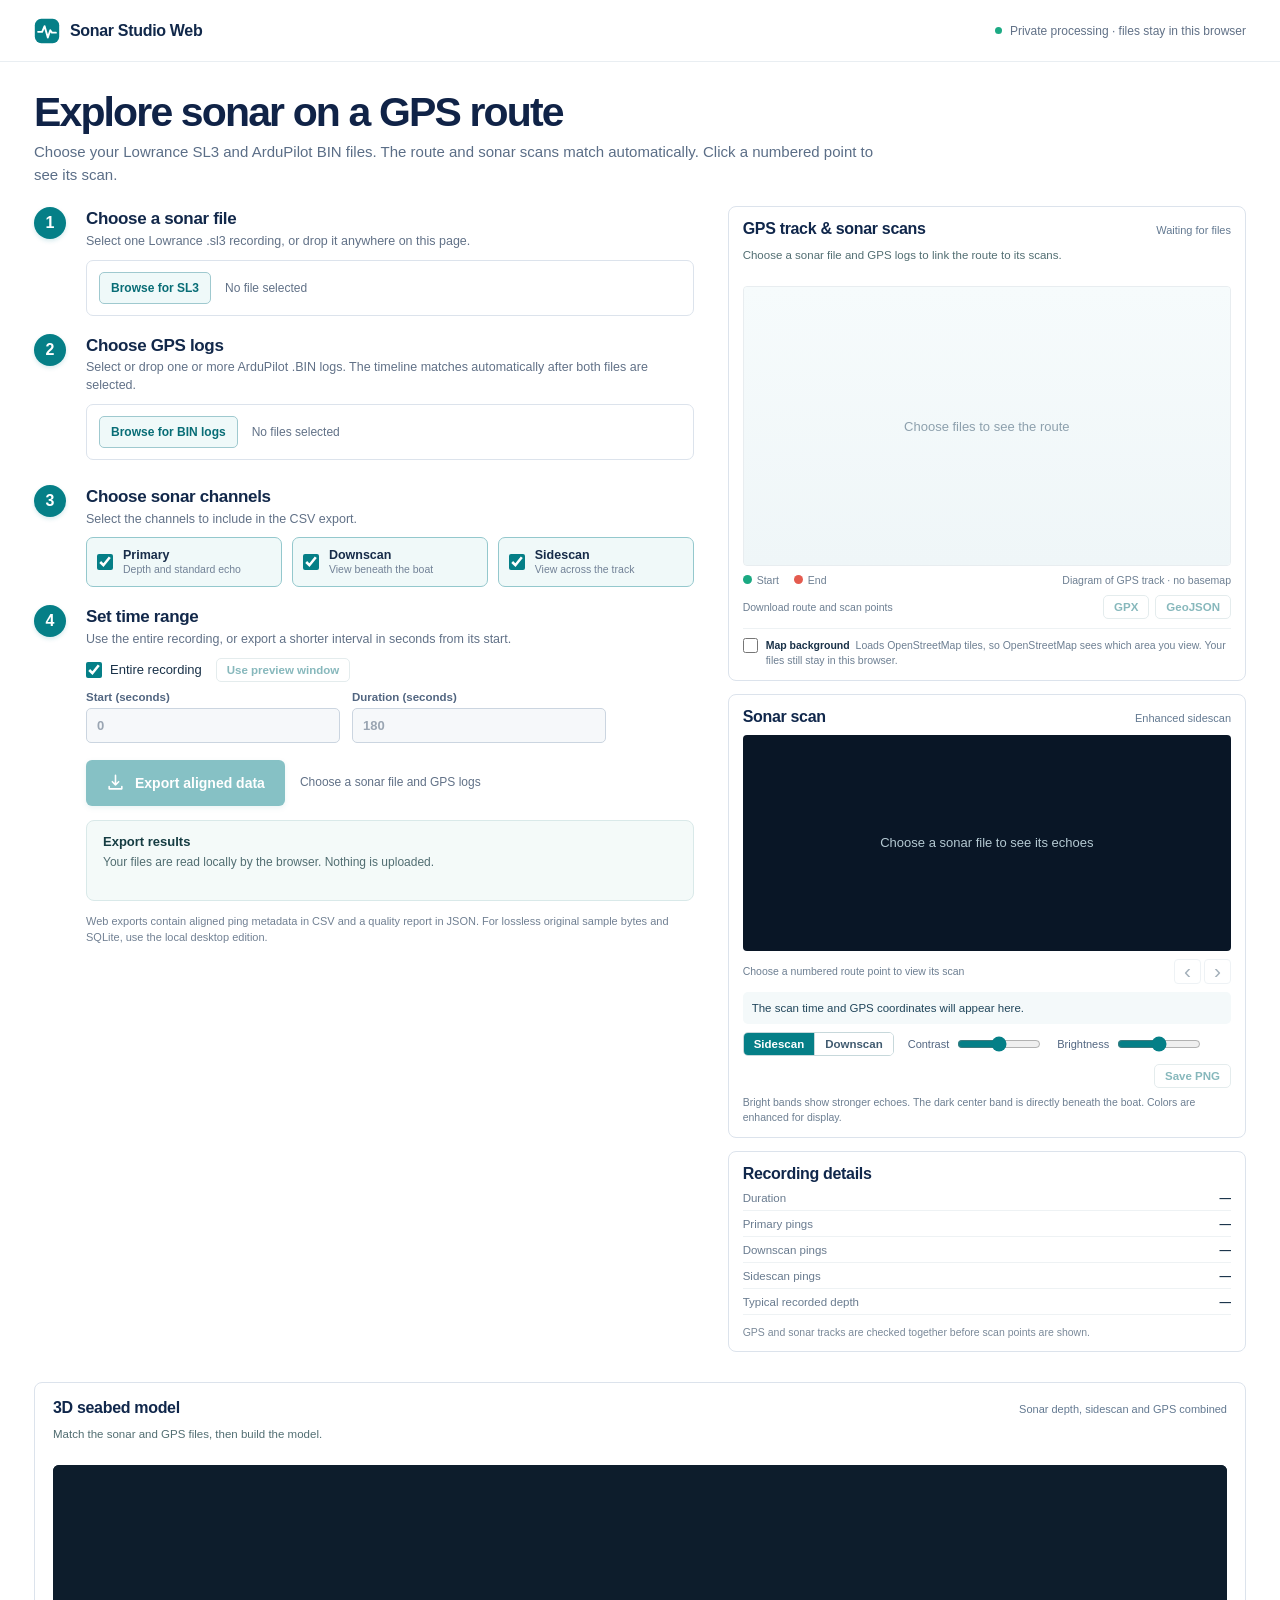
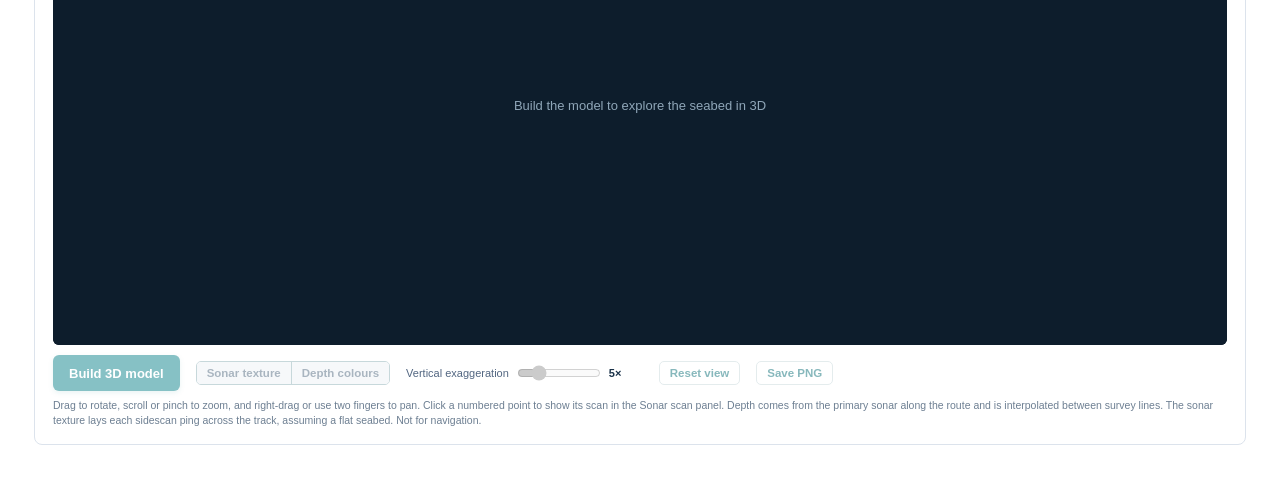
==== index.html @ 23051531 "Publish the new Sonar Studio version Site files from TZY114514/sonar-studio-web:  - Fixes: export ra" ====
<!doctype html>
<html lang="en">
<head>
  <meta charset="utf-8">
  <meta name="viewport" content="width=device-width, initial-scale=1">
  <meta name="color-scheme" content="light">
  <meta name="description" content="Match Lowrance SL3 sonar scans to ArduPilot BIN GPS tracks and explore each scan on an interactive route.">
  <title>Sonar Studio Web — Explore sonar on a GPS route</title>
  <link rel="icon" type="image/svg+xml" href="./favicon.svg">
  <link rel="stylesheet" href="./vendor/leaflet/leaflet.css">
  <link rel="stylesheet" href="./app.css">
  <script defer src="./vendor/leaflet/leaflet.js"></script>
  <script type="importmap">{"imports":{"three":"./vendor/three/three.module.js"}}</script>
  <script type="module" src="./app.js"></script>
</head>
<body>
  <header class="topbar"><div class="topbar-inner">
    <div class="brand"><svg class="brand-mark" viewBox="0 0 32 32" aria-hidden="true"><rect x="1" y="1" width="30" height="30" rx="8" fill="currentColor"/><path d="M5 17h5l3-7 4 14 3-9 2 3h5" fill="none" stroke="white" stroke-width="2.3" stroke-linecap="round" stroke-linejoin="round"/></svg><span>Sonar Studio Web</span></div>
    <span class="local-note"><span class="local-dot" aria-hidden="true"></span>Private processing · files stay in this browser</span>
  </div></header>

  <main class="page">
    <div class="page-heading"><h1>Explore sonar on a GPS route</h1><p>Choose your Lowrance SL3 and ArduPilot BIN files. The route and sonar scans match automatically. Click a numbered point to see its scan.</p></div>
    <div class="workbench">
      <div class="workflow">
        <section class="step" aria-labelledby="sonar-title"><div class="step-number" aria-hidden="true">1</div><div class="step-body">
          <h2 id="sonar-title">Choose a sonar file</h2><p class="step-hint">Select one Lowrance .sl3 recording, or drop it anywhere on this page.</p>
          <label class="file-picker"><input id="sonar-input" type="file" accept=".sl3"><span class="picker-action">Browse for SL3</span><span id="sonar-name" class="picker-name">No file selected</span></label>
        </div></section>
        <section class="step" aria-labelledby="gps-title"><div class="step-number" aria-hidden="true">2</div><div class="step-body">
          <h2 id="gps-title">Choose GPS logs</h2><p class="step-hint">Select or drop one or more ArduPilot .BIN logs. The timeline matches automatically after both files are selected.</p>
          <label class="file-picker"><input id="gps-input" type="file" accept=".bin,.BIN" multiple><span class="picker-action">Browse for BIN logs</span><span id="gps-name" class="picker-name">No files selected</span></label>
          <div id="gps-list" class="selected-files" aria-live="polite"></div><p id="drop-note" class="drop-note" aria-live="polite" hidden></p>
        </div></section>
        <section class="step" aria-labelledby="channels-title"><div class="step-number" aria-hidden="true">3</div><div class="step-body">
          <h2 id="channels-title">Choose sonar channels</h2><p class="step-hint">Select the channels to include in the CSV export.</p>
          <div class="channel-row" id="channel-list">
            <label class="channel-choice"><input type="checkbox" value="0" checked><span><strong>Primary</strong><small>Depth and standard echo</small></span></label>
            <label class="channel-choice"><input type="checkbox" value="2" checked><span><strong>Downscan</strong><small>View beneath the boat</small></span></label>
            <label class="channel-choice"><input type="checkbox" value="5" checked><span><strong>Sidescan</strong><small>View across the track</small></span></label>
          </div>
        </div></section>
        <section class="step" aria-labelledby="range-title"><div class="step-number" aria-hidden="true">4</div><div class="step-body">
          <h2 id="range-title">Set time range</h2><p class="step-hint">Use the entire recording, or export a shorter interval in seconds from its start.</p>
          <div class="range-options"><label class="whole-file"><input id="entire-file" type="checkbox" checked> Entire recording</label><button type="button" id="use-preview-window" class="tool-button" disabled>Use preview window</button></div>
          <div class="time-fields"><label>Start (seconds)<input id="start-seconds" type="number" min="0" step="1" value="0" disabled></label><label>Duration (seconds)<input id="duration-seconds" type="number" min="1" step="1" value="180" disabled></label></div>
        </div></section>
        <div class="action-row"><button type="button" class="primary-button" id="export-button" disabled><svg viewBox="0 0 24 24" aria-hidden="true"><path d="M12 3v12m0 0 4-4m-4 4-4-4M4 17v3h16v-3"/></svg>Export aligned data</button><span id="export-readiness">Choose a sonar file and GPS logs</span></div>
        <section class="results" id="results" aria-live="polite" aria-labelledby="results-title"><h2 id="results-title">Export results</h2><p id="results-message">Your files are read locally by the browser. Nothing is uploaded.</p><div id="results-content"></div></section>
        <p class="web-note">Web exports contain aligned ping metadata in CSV and a quality report in JSON. For lossless original sample bytes and SQLite, use the local desktop edition.</p>
      </div>

      <aside class="insights" aria-label="Data preview">
        <section class="insight-panel route-panel" aria-labelledby="route-title"><div class="panel-heading"><h2 id="route-title">GPS track &amp; sonar scans</h2><span id="route-source">Waiting for files</span></div><p id="route-status" class="route-status" aria-live="polite">Choose a sonar file and GPS logs to link the route to its scans.</p><div class="route-graphic"><div id="route-map" class="route-map" role="region" aria-label="Map of the GPS track with clickable sonar scan points"></div><p class="route-empty">Choose files to see the route</p></div><div class="route-legend"><span><i class="route-start"></i>Start</span><span><i class="route-end"></i>End</span><span id="basemap-note">Diagram of GPS track · no basemap</span></div><div class="route-downloads"><span>Download route and scan points</span><button type="button" id="download-gpx" class="tool-button" disabled>GPX</button><button type="button" id="download-geojson" class="tool-button" disabled>GeoJSON</button></div><label class="basemap-toggle"><input id="basemap-toggle" type="checkbox"><span><strong>Map background</strong> Loads OpenStreetMap tiles, so OpenStreetMap sees which area you view. Your files still stay in this browser.</span></label></section>
        <section class="insight-panel sonar-panel" aria-labelledby="preview-title"><div class="panel-heading"><h2 id="preview-title">Sonar scan</h2><span id="preview-channel">Enhanced sidescan</span></div><div class="preview-frame"><canvas id="sonar-canvas" role="img" aria-label="Enhanced sonar image for the selected GPS scan point" hidden></canvas><span class="preview-placeholder" id="preview-placeholder">Choose a sonar file to see its echoes</span></div><div class="preview-footer"><span id="preview-caption">Choose a numbered route point to view its scan</span><div class="preview-controls"><button type="button" id="preview-previous" aria-label="Previous scan point" disabled>‹</button><button type="button" id="preview-next" aria-label="Next scan point" disabled>›</button></div></div><div id="scan-details" class="scan-details" aria-live="polite">The scan time and GPS coordinates will appear here.</div><div class="preview-tools"><div class="segmented" role="radiogroup" aria-label="Sonar channel to preview"><label><input type="radio" name="preview-channel" value="5" checked><span>Sidescan</span></label><label><input type="radio" name="preview-channel" value="2"><span>Downscan</span></label></div><label class="slider">Contrast<input id="preview-contrast" type="range" min="0" max="100" value="50"></label><label class="slider">Brightness<input id="preview-brightness" type="range" min="0" max="100" value="50"></label><button type="button" id="save-image" class="tool-button" disabled>Save PNG</button></div><p class="preview-guide" id="preview-guide">Bright bands show stronger echoes. The dark center band is directly beneath the boat. Colors are enhanced for display.</p></section>
        <section class="insight-panel details-panel" aria-labelledby="details-title"><div class="panel-heading"><h2 id="details-title">Recording details</h2></div><dl id="recording-details"><div><dt>Duration</dt><dd>—</dd></div><div><dt>Primary pings</dt><dd>—</dd></div><div><dt>Downscan pings</dt><dd>—</dd></div><div><dt>Sidescan pings</dt><dd>—</dd></div><div><dt>Typical recorded depth</dt><dd>—</dd></div></dl><p class="details-note">GPS and sonar tracks are checked together before scan points are shown.</p></section>
      </aside>
    </div>

    <section class="insight-panel seabed-panel" aria-labelledby="seabed-title">
      <div class="panel-heading"><h2 id="seabed-title">3D seabed model</h2><span id="seabed-summary">Sonar depth, sidescan and GPS combined</span></div>
      <p id="seabed-status" class="route-status" aria-live="polite">Match the sonar and GPS files, then build the model.</p>
      <div id="seabed-view" class="seabed-view"><p class="route-empty seabed-empty" id="seabed-empty">Build the model to explore the seabed in 3D</p></div>
      <div class="seabed-tools">
        <button type="button" id="build-seabed" class="primary-button compact" disabled>Build 3D model</button>
        <div class="segmented" role="radiogroup" aria-label="Seabed colouring"><label><input type="radio" name="seabed-texture" value="sonar" checked disabled><span>Sonar texture</span></label><label><input type="radio" name="seabed-texture" value="depth" disabled><span>Depth colours</span></label></div>
        <label class="slider">Vertical exaggeration<input id="seabed-exaggeration" type="range" min="1" max="20" step="0.5" value="5" disabled><output id="seabed-exaggeration-value" for="seabed-exaggeration">5×</output></label>
        <button type="button" id="seabed-reset" class="tool-button" disabled>Reset view</button>
        <button type="button" id="seabed-save" class="tool-button" disabled>Save PNG</button>
      </div>
      <p class="preview-guide">Drag to rotate, scroll or pinch to zoom, and right-drag or use two fingers to pan. Click a numbered point to show its scan in the Sonar scan panel. Depth comes from the primary sonar along the route and is interpolated between survey lines. The sonar texture lays each sidescan ping across the track, assuming a flat seabed. Not for navigation.</p>
    </section>
  </main>
  <div id="drop-overlay" class="drop-overlay" hidden><div>Drop SL3 and BIN files to load them</div></div>
</body>
</html>
---- vendor/leaflet/leaflet.css ----
/* required styles */

.leaflet-pane,
.leaflet-tile,
.leaflet-marker-icon,
.leaflet-marker-shadow,
.leaflet-tile-container,
.leaflet-pane > svg,
.leaflet-pane > canvas,
.leaflet-zoom-box,
.leaflet-image-layer,
.leaflet-layer {
	position: absolute;
	left: 0;
	top: 0;
	}
.leaflet-container {
	overflow: hidden;
	}
.leaflet-tile,
.leaflet-marker-icon,
.leaflet-marker-shadow {
	-webkit-user-select: none;
	   -moz-user-select: none;
	        user-select: none;
	  -webkit-user-drag: none;
	}
/* Prevents IE11 from highlighting tiles in blue */
.leaflet-tile::selection {
	background: transparent;
}
/* Safari renders non-retina tile on retina better with this, but Chrome is worse */
.leaflet-safari .leaflet-tile {
	image-rendering: -webkit-optimize-contrast;
	}
/* hack that prevents hw layers "stretching" when loading new tiles */
.leaflet-safari .leaflet-tile-container {
	width: 1600px;
	height: 1600px;
	-webkit-transform-origin: 0 0;
	}
.leaflet-marker-icon,
.leaflet-marker-shadow {
	display: block;
	}
/* .leaflet-container svg: reset svg max-width decleration shipped in Joomla! (joomla.org) 3.x */
/* .leaflet-container img: map is broken in FF if you have max-width: 100% on tiles */
.leaflet-container .leaflet-overlay-pane svg {
	max-width: none !important;
	max-height: none !important;
	}
.leaflet-container .leaflet-marker-pane img,
.leaflet-container .leaflet-shadow-pane img,
.leaflet-container .leaflet-tile-pane img,
.leaflet-container img.leaflet-image-layer,
.leaflet-container .leaflet-tile {
	max-width: none !important;
	max-height: none !important;
	width: auto;
	padding: 0;
	}

.leaflet-container img.leaflet-tile {
	/* See: https://bugs.chromium.org/p/chromium/issues/detail?id=600120 */
	mix-blend-mode: plus-lighter;
}

.leaflet-container.leaflet-touch-zoom {
	-ms-touch-action: pan-x pan-y;
	touch-action: pan-x pan-y;
	}
.leaflet-container.leaflet-touch-drag {
	-ms-touch-action: pinch-zoom;
	/* Fallback for FF which doesn't support pinch-zoom */
	touch-action: none;
	touch-action: pinch-zoom;
}
.leaflet-container.leaflet-touch-drag.leaflet-touch-zoom {
	-ms-touch-action: none;
	touch-action: none;
}
.leaflet-container {
	-webkit-tap-highlight-color: transparent;
}
.leaflet-container a {
	-webkit-tap-highlight-color: rgba(51, 181, 229, 0.4);
}
.leaflet-tile {
	filter: inherit;
	visibility: hidden;
	}
.leaflet-tile-loaded {
	visibility: inherit;
	}
.leaflet-zoom-box {
	width: 0;
	height: 0;
	-moz-box-sizing: border-box;
	     box-sizing: border-box;
	z-index: 800;
	}
/* workaround for https://bugzilla.mozilla.org/show_bug.cgi?id=888319 */
.leaflet-overlay-pane svg {
	-moz-user-select: none;
	}

.leaflet-pane         { z-index: 400; }

.leaflet-tile-pane    { z-index: 200; }
.leaflet-overlay-pane { z-index: 400; }
.leaflet-shadow-pane  { z-index: 500; }
.leaflet-marker-pane  { z-index: 600; }
.leaflet-tooltip-pane   { z-index: 650; }
.leaflet-popup-pane   { z-index: 700; }

.leaflet-map-pane canvas { z-index: 100; }
.leaflet-map-pane svg    { z-index: 200; }

.leaflet-vml-shape {
	width: 1px;
	height: 1px;
	}
.lvml {
	behavior: url(#default#VML);
	display: inline-block;
	position: absolute;
	}


/* control positioning */

.leaflet-control {
	position: relative;
	z-index: 800;
	pointer-events: visiblePainted; /* IE 9-10 doesn't have auto */
	pointer-events: auto;
	}
.leaflet-top,
.leaflet-bottom {
	position: absolute;
	z-index: 1000;
	pointer-events: none;
	}
.leaflet-top {
	top: 0;
	}
.leaflet-right {
	right: 0;
	}
.leaflet-bottom {
	bottom: 0;
	}
.leaflet-left {
	left: 0;
	}
.leaflet-control {
	float: left;
	clear: both;
	}
.leaflet-right .leaflet-control {
	float: right;
	}
.leaflet-top .leaflet-control {
	margin-top: 10px;
	}
.leaflet-bottom .leaflet-control {
	margin-bottom: 10px;
	}
.leaflet-left .leaflet-control {
	margin-left: 10px;
	}
.leaflet-right .leaflet-control {
	margin-right: 10px;
	}


/* zoom and fade animations */

.leaflet-fade-anim .leaflet-popup {
	opacity: 0;
	-webkit-transition: opacity 0.2s linear;
	   -moz-transition: opacity 0.2s linear;
	        transition: opacity 0.2s linear;
	}
.leaflet-fade-anim .leaflet-map-pane .leaflet-popup {
	opacity: 1;
	}
.leaflet-zoom-animated {
	-webkit-transform-origin: 0 0;
	    -ms-transform-origin: 0 0;
	        transform-origin: 0 0;
	}
svg.leaflet-zoom-animated {
	will-change: transform;
}

.leaflet-zoom-anim .leaflet-zoom-animated {
	-webkit-transition: -webkit-transform 0.25s cubic-bezier(0,0,0.25,1);
	   -moz-transition:    -moz-transform 0.25s cubic-bezier(0,0,0.25,1);
	        transition:         transform 0.25s cubic-bezier(0,0,0.25,1);
	}
.leaflet-zoom-anim .leaflet-tile,
.leaflet-pan-anim .leaflet-tile {
	-webkit-transition: none;
	   -moz-transition: none;
	        transition: none;
	}

.leaflet-zoom-anim .leaflet-zoom-hide {
	visibility: hidden;
	}


/* cursors */

.leaflet-interactive {
	cursor: pointer;
	}
.leaflet-grab {
	cursor: -webkit-grab;
	cursor:    -moz-grab;
	cursor:         grab;
	}
.leaflet-crosshair,
.leaflet-crosshair .leaflet-interactive {
	cursor: crosshair;
	}
.leaflet-popup-pane,
.leaflet-control {
	cursor: auto;
	}
.leaflet-dragging .leaflet-grab,
.leaflet-dragging .leaflet-grab .leaflet-interactive,
.leaflet-dragging .leaflet-marker-draggable {
	cursor: move;
	cursor: -webkit-grabbing;
	cursor:    -moz-grabbing;
	cursor:         grabbing;
	}

/* marker & overlays interactivity */
.leaflet-marker-icon,
.leaflet-marker-shadow,
.leaflet-image-layer,
.leaflet-pane > svg path,
.leaflet-tile-container {
	pointer-events: none;
	}

.leaflet-marker-icon.leaflet-interactive,
.leaflet-image-layer.leaflet-interactive,
.leaflet-pane > svg path.leaflet-interactive,
svg.leaflet-image-layer.leaflet-interactive path {
	pointer-events: visiblePainted; /* IE 9-10 doesn't have auto */
	pointer-events: auto;
	}

/* visual tweaks */

.leaflet-container {
	background: #ddd;
	outline-offset: 1px;
	}
.leaflet-container a {
	color: #0078A8;
	}
.leaflet-zoom-box {
	border: 2px dotted #38f;
	background: rgba(255,255,255,0.5);
	}


/* general typography */
.leaflet-container {
	font-family: "Helvetica Neue", Arial, Helvetica, sans-serif;
	font-size: 12px;
	font-size: 0.75rem;
	line-height: 1.5;
	}


/* general toolbar styles */

.leaflet-bar {
	box-shadow: 0 1px 5px rgba(0,0,0,0.65);
	border-radius: 4px;
	}
.leaflet-bar a {
	background-color: #fff;
	border-bottom: 1px solid #ccc;
	width: 26px;
	height: 26px;
	line-height: 26px;
	display: block;
	text-align: center;
	text-decoration: none;
	color: black;
	}
.leaflet-bar a,
.leaflet-control-layers-toggle {
	background-position: 50% 50%;
	background-repeat: no-repeat;
	display: block;
	}
.leaflet-bar a:hover,
.leaflet-bar a:focus {
	background-color: #f4f4f4;
	}
.leaflet-bar a:first-child {
	border-top-left-radius: 4px;
	border-top-right-radius: 4px;
	}
.leaflet-bar a:last-child {
	border-bottom-left-radius: 4px;
	border-bottom-right-radius: 4px;
	border-bottom: none;
	}
.leaflet-bar a.leaflet-disabled {
	cursor: default;
	background-color: #f4f4f4;
	color: #bbb;
	}

.leaflet-touch .leaflet-bar a {
	width: 30px;
	height: 30px;
	line-height: 30px;
	}
.leaflet-touch .leaflet-bar a:first-child {
	border-top-left-radius: 2px;
	border-top-right-radius: 2px;
	}
.leaflet-touch .leaflet-bar a:last-child {
	border-bottom-left-radius: 2px;
	border-bottom-right-radius: 2px;
	}

/* zoom control */

.leaflet-control-zoom-in,
.leaflet-control-zoom-out {
	font: bold 18px 'Lucida Console', Monaco, monospace;
	text-indent: 1px;
	}

.leaflet-touch .leaflet-control-zoom-in, .leaflet-touch .leaflet-control-zoom-out  {
	font-size: 22px;
	}


/* layers control */

.leaflet-control-layers {
	box-shadow: 0 1px 5px rgba(0,0,0,0.4);
	background: #fff;
	border-radius: 5px;
	}
.leaflet-control-layers-toggle {
	background-image: url(images/layers.png);
	width: 36px;
	height: 36px;
	}
.leaflet-retina .leaflet-control-layers-toggle {
	background-image: url(images/layers-2x.png);
	background-size: 26px 26px;
	}
.leaflet-touch .leaflet-control-layers-toggle {
	width: 44px;
	height: 44px;
	}
.leaflet-control-layers .leaflet-control-layers-list,
.leaflet-control-layers-expanded .leaflet-control-layers-toggle {
	display: none;
	}
.leaflet-control-layers-expanded .leaflet-control-layers-list {
	display: block;
	position: relative;
	}
.leaflet-control-layers-expanded {
	padding: 6px 10px 6px 6px;
	color: #333;
	background: #fff;
	}
.leaflet-control-layers-scrollbar {
	overflow-y: scroll;
	overflow-x: hidden;
	padding-right: 5px;
	}
.leaflet-control-layers-selector {
	margin-top: 2px;
	position: relative;
	top: 1px;
	}
.leaflet-control-layers label {
	display: block;
	font-size: 13px;
	font-size: 1.08333em;
	}
.leaflet-control-layers-separator {
	height: 0;
	border-top: 1px solid #ddd;
	margin: 5px -10px 5px -6px;
	}

/* Default icon URLs */
.leaflet-default-icon-path { /* used only in path-guessing heuristic, see L.Icon.Default */
	background-image: url(images/marker-icon.png);
	}


/* attribution and scale controls */

.leaflet-container .leaflet-control-attribution {
	background: #fff;
	background: rgba(255, 255, 255, 0.8);
	margin: 0;
	}
.leaflet-control-attribution,
.leaflet-control-scale-line {
	padding: 0 5px;
	color: #333;
	line-height: 1.4;
	}
.leaflet-control-attribution a {
	text-decoration: none;
	}
.leaflet-control-attribution a:hover,
.leaflet-control-attribution a:focus {
	text-decoration: underline;
	}
.leaflet-attribution-flag {
	display: inline !important;
	vertical-align: baseline !important;
	width: 1em;
	height: 0.6669em;
	}
.leaflet-left .leaflet-control-scale {
	margin-left: 5px;
	}
.leaflet-bottom .leaflet-control-scale {
	margin-bottom: 5px;
	}
.leaflet-control-scale-line {
	border: 2px solid #777;
	border-top: none;
	line-height: 1.1;
	padding: 2px 5px 1px;
	white-space: nowrap;
	-moz-box-sizing: border-box;
	     box-sizing: border-box;
	background: rgba(255, 255, 255, 0.8);
	text-shadow: 1px 1px #fff;
	}
.leaflet-control-scale-line:not(:first-child) {
	border-top: 2px solid #777;
	border-bottom: none;
	margin-top: -2px;
	}
.leaflet-control-scale-line:not(:first-child):not(:last-child) {
	border-bottom: 2px solid #777;
	}

.leaflet-touch .leaflet-control-attribution,
.leaflet-touch .leaflet-control-layers,
.leaflet-touch .leaflet-bar {
	box-shadow: none;
	}
.leaflet-touch .leaflet-control-layers,
.leaflet-touch .leaflet-bar {
	border: 2px solid rgba(0,0,0,0.2);
	background-clip: padding-box;
	}


/* popup */

.leaflet-popup {
	position: absolute;
	text-align: center;
	margin-bottom: 20px;
	}
.leaflet-popup-content-wrapper {
	padding: 1px;
	text-align: left;
	border-radius: 12px;
	}
.leaflet-popup-content {
	margin: 13px 24px 13px 20px;
	line-height: 1.3;
	font-size: 13px;
	font-size: 1.08333em;
	min-height: 1px;
	}
.leaflet-popup-content p {
	margin: 17px 0;
	margin: 1.3em 0;
	}
.leaflet-popup-tip-container {
	width: 40px;
	height: 20px;
	position: absolute;
	left: 50%;
	margin-top: -1px;
	margin-left: -20px;
	overflow: hidden;
	pointer-events: none;
	}
.leaflet-popup-tip {
	width: 17px;
	height: 17px;
	padding: 1px;

	margin: -10px auto 0;
	pointer-events: auto;

	-webkit-transform: rotate(45deg);
	   -moz-transform: rotate(45deg);
	    -ms-transform: rotate(45deg);
	        transform: rotate(45deg);
	}
.leaflet-popup-content-wrapper,
.leaflet-popup-tip {
	background: white;
	color: #333;
	box-shadow: 0 3px 14px rgba(0,0,0,0.4);
	}
.leaflet-container a.leaflet-popup-close-button {
	position: absolute;
	top: 0;
	right: 0;
	border: none;
	text-align: center;
	width: 24px;
	height: 24px;
	font: 16px/24px Tahoma, Verdana, sans-serif;
	color: #757575;
	text-decoration: none;
	background: transparent;
	}
.leaflet-container a.leaflet-popup-close-button:hover,
.leaflet-container a.leaflet-popup-close-button:focus {
	color: #585858;
	}
.leaflet-popup-scrolled {
	overflow: auto;
	}

.leaflet-oldie .leaflet-popup-content-wrapper {
	-ms-zoom: 1;
	}
.leaflet-oldie .leaflet-popup-tip {
	width: 24px;
	margin: 0 auto;

	-ms-filter: "progid:DXImageTransform.Microsoft.Matrix(M11=0.70710678, M12=0.70710678, M21=-0.70710678, M22=0.70710678)";
	filter: progid:DXImageTransform.Microsoft.Matrix(M11=0.70710678, M12=0.70710678, M21=-0.70710678, M22=0.70710678);
	}

.leaflet-oldie .leaflet-control-zoom,
.leaflet-oldie .leaflet-control-layers,
.leaflet-oldie .leaflet-popup-content-wrapper,
.leaflet-oldie .leaflet-popup-tip {
	border: 1px solid #999;
	}


/* div icon */

.leaflet-div-icon {
	background: #fff;
	border: 1px solid #666;
	}


/* Tooltip */
/* Base styles for the element that has a tooltip */
.leaflet-tooltip {
	position: absolute;
	padding: 6px;
	background-color: #fff;
	border: 1px solid #fff;
	border-radius: 3px;
	color: #222;
	white-space: nowrap;
	-webkit-user-select: none;
	-moz-user-select: none;
	-ms-user-select: none;
	user-select: none;
	pointer-events: none;
	box-shadow: 0 1px 3px rgba(0,0,0,0.4);
	}
.leaflet-tooltip.leaflet-interactive {
	cursor: pointer;
	pointer-events: auto;
	}
.leaflet-tooltip-top:before,
.leaflet-tooltip-bottom:before,
.leaflet-tooltip-left:before,
.leaflet-tooltip-right:before {
	position: absolute;
	pointer-events: none;
	border: 6px solid transparent;
	background: transparent;
	content: "";
	}

/* Directions */

.leaflet-tooltip-bottom {
	margin-top: 6px;
}
.leaflet-tooltip-top {
	margin-top: -6px;
}
.leaflet-tooltip-bottom:before,
.leaflet-tooltip-top:before {
	left: 50%;
	margin-left: -6px;
	}
.leaflet-tooltip-top:before {
	bottom: 0;
	margin-bottom: -12px;
	border-top-color: #fff;
	}
.leaflet-tooltip-bottom:before {
	top: 0;
	margin-top: -12px;
	margin-left: -6px;
	border-bottom-color: #fff;
	}
.leaflet-tooltip-left {
	margin-left: -6px;
}
.leaflet-tooltip-right {
	margin-left: 6px;
}
.leaflet-tooltip-left:before,
.leaflet-tooltip-right:before {
	top: 50%;
	margin-top: -6px;
	}
.leaflet-tooltip-left:before {
	right: 0;
	margin-right: -12px;
	border-left-color: #fff;
	}
.leaflet-tooltip-right:before {
	left: 0;
	margin-left: -12px;
	border-right-color: #fff;
	}

/* Printing */

@media print {
	/* Prevent printers from removing background-images of controls. */
	.leaflet-control {
		-webkit-print-color-adjust: exact;
		print-color-adjust: exact;
		}
	}
---- app.css ----
:root{font-family:"Segoe UI",Inter,Arial,sans-serif;color:#102540;background:#fff;font-synthesis:none;--ink:#102540;--muted:#617187;--line:#dce3ec;--teal:#057f87;--teal-dark:#046970;--light:#f5f9fa;--danger:#b73d3d}
*{box-sizing:border-box}
body{margin:0;min-width:320px}
button,input{font:inherit}
button{cursor:pointer}
button:disabled{cursor:not-allowed;opacity:.48}
input:focus-visible,button:focus-visible,a:focus-visible{outline:3px solid #75c6cb;outline-offset:3px}
.topbar{height:62px;border-bottom:1px solid #e9eef2;background:#fff}
.topbar-inner{max-width:1510px;height:100%;padding:0 34px;margin:auto;display:flex;align-items:center;justify-content:space-between;gap:20px}
.brand{display:flex;align-items:center;gap:10px;font-size:16px;font-weight:700;letter-spacing:-.02em;color:#11284a}
.brand-mark{width:26px;height:26px;color:var(--teal)}
.local-note{font-size:12px;color:var(--muted);display:flex;align-items:center;gap:8px;white-space:nowrap}
.local-dot{width:7px;height:7px;border-radius:50%;background:#1caa84}
.page{max-width:1510px;padding:28px 34px 56px;margin:0 auto}
.page-heading{margin-bottom:20px}
.page-heading h1{font-size:clamp(30px,3.2vw,47px);line-height:1.08;letter-spacing:-.045em;margin:0 0 7px;font-weight:760;color:#102347}
.page-heading p{font-size:15px;color:#5b6e87;line-height:1.5;margin:0;max-width:850px}
.workbench{display:grid;grid-template-columns:minmax(0,1.12fr) minmax(390px,.88fr);gap:34px;align-items:start}
.workflow{min-width:0}
.step{display:grid;grid-template-columns:39px minmax(0,1fr);gap:13px;margin-bottom:17px}
.step-number{height:32px;width:32px;display:grid;place-items:center;border-radius:50%;background:var(--teal);color:#fff;font-size:16px;font-weight:700;margin-top:1px;box-shadow:0 2px 4px #0e83952b}
.step-body h2{font-size:17px;letter-spacing:-.02em;margin:2px 0 3px;line-height:1.28;color:#12284a}
.step-hint{margin:0 0 9px;color:var(--muted);font-size:12.5px;line-height:1.42}
.choice-list{border:1px solid var(--line);border-radius:7px;overflow:hidden;background:#fff}
.choice-row{display:flex;align-items:center;gap:13px;min-height:52px;padding:8px 13px;border-bottom:1px solid var(--line);cursor:pointer;transition:background .15s}
.choice-row:last-child{border-bottom:0}
.choice-row:hover{background:#f7fbfc}
.choice-row:has(input:checked){background:#eff8f9}
.choice-row input{appearance:none;width:17px;height:17px;border:1.8px solid #688098;border-radius:50%;margin:0;flex:none;position:relative;background:#fff}
.choice-row input[type=checkbox]{border-radius:5px}
.choice-row input:checked{border-color:var(--teal);background:var(--teal)}
.choice-row input[type=radio]:checked:after{content:"";position:absolute;inset:4px;background:#fff;border-radius:50%}
.choice-row input[type=checkbox]:checked:after{content:"";position:absolute;width:7px;height:4px;border-left:2px solid white;border-bottom:2px solid white;transform:rotate(-45deg);left:3px;top:4px}
.choice-text{display:block;min-width:0;flex:1}
.choice-text strong{display:block;font-size:13px;font-weight:650;white-space:nowrap;text-overflow:ellipsis;overflow:hidden;color:#172c49}
.choice-text small{display:block;color:#6e8094;font-size:11.5px;margin-top:2px}
.choice-tail{font-size:11.5px;color:#617589;white-space:nowrap;margin-left:auto}
.loading-line,.empty-line{padding:14px;color:var(--muted);font-size:13px}
.channel-row{display:grid;grid-template-columns:repeat(3,minmax(0,1fr));gap:10px}
.channel-choice{display:flex;align-items:center;gap:10px;border:1px solid var(--line);padding:10px;border-radius:7px;min-width:0;cursor:pointer;transition:background .15s,border-color .15s}
.channel-choice:has(input:checked){border-color:#94c8cd;background:#f0f9f9}
.channel-choice input{accent-color:var(--teal);margin:0;flex:none;width:16px;height:16px}
.channel-choice strong{display:block;font-size:12.5px;color:#172c49}
.channel-choice small{display:block;font-size:10.5px;color:#728297;margin-top:1px;line-height:1.2}
.whole-file{display:inline-flex;gap:8px;align-items:center;font-size:13px;color:#193148;margin:1px 0 9px;cursor:pointer}
.whole-file input{accent-color:var(--teal);width:16px;height:16px;margin:0}
.time-fields{display:grid;grid-template-columns:repeat(2,minmax(0,1fr));gap:12px;max-width:520px}
.time-fields label{font-size:11.5px;font-weight:600;color:#526681}
.time-fields input{display:block;width:100%;height:35px;margin-top:5px;border:1px solid #cbd5e0;border-radius:5px;padding:0 10px;color:var(--ink);background:#fff;font-size:13px}
.time-fields input:disabled{background:#f6f8fa;color:#9aa5b2}
.action-row{display:flex;align-items:center;gap:15px;margin:7px 0 14px 52px;min-height:46px}
.primary-button{display:inline-flex;gap:10px;align-items:center;justify-content:center;background:var(--teal);color:white;border:0;border-radius:6px;min-height:46px;padding:0 20px;font-size:14px;font-weight:700;box-shadow:0 2px 5px #007b822a;white-space:nowrap}
.primary-button:not(:disabled):hover{background:var(--teal-dark)}
.primary-button svg{width:19px;height:19px;fill:none;stroke:currentColor;stroke-width:2;stroke-linecap:round;stroke-linejoin:round}
#export-readiness{font-size:12px;color:var(--muted);line-height:1.4}
.results{margin-left:52px;border:1px solid #d9e9e9;border-radius:8px;background:#f4faf9;padding:13px 16px;min-height:81px}
.results h2{font-size:13px;margin:0 0 5px;color:#163d43}
.results p{margin:0;color:#526e72;font-size:12px;line-height:1.45}
.results.is-error{border-color:#efcbcb;background:#fff8f8}
.results.is-error h2,.results.is-error p{color:var(--danger)}
.results.is-working{background:#f3f8fc;border-color:#d7e6ee}
.result-links{display:flex;gap:8px;flex-wrap:wrap;margin-top:10px}
.result-links a,.result-links button{display:inline-flex;align-items:center;gap:6px;border:1px solid #c7d8db;border-radius:5px;background:white;padding:7px 10px;color:#066c75;text-decoration:none;font-size:11.5px;font-weight:650}
.result-links a:hover,.result-links button:hover{background:#eff8f9}
.result-meta{font-size:11px!important;margin-top:7px!important}
.spinner{display:inline-block;width:13px;height:13px;border:2px solid #b5d9dd;border-top-color:var(--teal);border-radius:50%;vertical-align:-2px;margin-right:6px;animation:spin .8s linear infinite}
@keyframes spin{to{transform:rotate(360deg)}}
.insights{min-width:0;display:flex;flex-direction:column;gap:13px}
.insight-panel{border:1px solid var(--line);border-radius:8px;padding:13px 14px 12px;background:#fff;min-width:0}
.panel-heading{display:flex;align-items:baseline;justify-content:space-between;gap:12px;margin-bottom:9px}
.panel-heading h2{font-size:16px;letter-spacing:-.02em;margin:0;color:#10274b}
.panel-heading span{font-size:11px;color:#637991;white-space:nowrap}
.preview-frame{height:216px;border-radius:4px;background:#091626;overflow:hidden;position:relative;display:grid;place-items:center}
.preview-frame img{height:100%;width:100%;object-fit:fill;display:none}
.preview-placeholder{color:#b4c9d2;font-size:13px;text-align:center;padding:20px}
.preview-footer{display:flex;align-items:center;justify-content:space-between;gap:10px;margin-top:8px}
.preview-footer>span{font-size:10.5px;color:#6d7f92}
.preview-controls{display:flex;gap:3px}
.preview-controls button{width:27px;height:25px;border:1px solid #dce6eb;background:white;color:#415b70;border-radius:4px;font-size:21px;line-height:18px}
.preview-controls button:hover:not(:disabled){background:#eef6f7}
.preview-tools{display:flex;align-items:center;flex-wrap:wrap;gap:8px 14px;margin-top:8px}
.segmented{display:inline-flex;border:1px solid #c7d8db;border-radius:5px;overflow:hidden}
.segmented label{position:relative;cursor:pointer}
.segmented input{position:absolute;opacity:0;width:1px;height:1px}
.segmented span{display:block;padding:5px 10px;font-size:11.5px;font-weight:650;color:#415b70;background:#fff}
.segmented label+label span{border-left:1px solid #c7d8db}
.segmented input:checked+span{background:var(--teal);color:#fff}
.segmented input:focus-visible+span{outline:3px solid #75c6cb;outline-offset:-3px}
.segmented input:disabled+span{color:#a9b5c0;background:#f6f8fa;cursor:not-allowed}
.slider{display:flex;align-items:center;gap:6px;font-size:11px;color:#526681}
.slider input{width:84px;accent-color:var(--teal)}
.tool-button{border:1px solid #c7d8db;border-radius:5px;background:#fff;padding:5px 10px;color:#066c75;font-size:11.5px;font-weight:650;margin-left:auto}
.tool-button:hover:not(:disabled){background:#eff8f9}
.preview-guide{font-size:10.5px;color:#6d7f92;line-height:1.4;margin:7px 0 0}
.route-graphic{height:280px;border:1px solid #e8edf0;border-radius:4px;background:linear-gradient(180deg,#f6fbfc,#eff6f8);overflow:hidden;position:relative}
.route-map{height:100%;background:transparent;font:inherit}
.route-map .leaflet-control-attribution{font-size:9.5px}
.route-fit{font-size:17px}
.route-empty{position:absolute;inset:0;z-index:1001;margin:0;display:grid;place-items:center;padding:20px;text-align:center;color:#8da0ad;font-size:13px;background:linear-gradient(180deg,#f6fbfc,#eff6f8)}
.route-empty[hidden]{display:none}
.route-status{font-size:11.5px;line-height:1.4;color:#526e72;margin:0 0 8px;min-height:31px}
.scan-marker{cursor:pointer}
.scan-marker:after{content:"";position:absolute;left:14px;top:27px;width:2px;height:13px;background:#087f87}
.scan-marker-dot{position:absolute;left:2px;top:0;width:26px;height:26px;border-radius:50%;box-sizing:border-box;border:2px solid #fff;background:#087f87;box-shadow:0 0 0 2px #087f87,0 2px 5px #0003;color:#fff;font:750 12px/22px "Segoe UI",Arial,sans-serif;text-align:center}
.scan-marker:hover .scan-marker-dot{background:#055d65}
.scan-marker:focus{outline:none}
.scan-marker:focus-visible .scan-marker-dot{box-shadow:0 0 0 4px #e99c32,0 2px 5px #0003}
.scan-marker.is-selected .scan-marker-dot{background:#cf6d1c;box-shadow:0 0 0 3px #e18b24,0 2px 5px #0003}
.scan-marker.is-selected:after{background:#cf6d1c}
.route-legend{display:flex;align-items:center;gap:15px;color:#6d7f92;font-size:10.5px;margin-top:8px}
.route-legend span:last-child{margin-left:auto;text-align:right}
.route-legend i{display:inline-block;width:9px;height:9px;border-radius:50%;margin-right:5px}
.route-start{background:#1aa982}.route-end{background:#e45b4f}
.route-downloads{display:flex;align-items:center;gap:6px;margin-top:9px;font-size:10.5px;color:#6d7f92}
.route-downloads span{margin-right:auto}
.route-downloads .tool-button{margin-left:0}
.basemap-toggle{display:flex;align-items:flex-start;gap:8px;margin-top:9px;padding-top:9px;border-top:1px solid #eef2f4;font-size:10.5px;line-height:1.4;color:#6d7f92;cursor:pointer}
.basemap-toggle input{accent-color:var(--teal);width:15px;height:15px;margin:0;flex:none}
.basemap-toggle strong{color:#193148;font-weight:650;margin-right:3px}
.route-map.has-basemap .route-tiles{filter:saturate(.75)}
.details-panel dl{display:grid;gap:7px;margin:0}
.details-panel dl div{display:flex;justify-content:space-between;gap:15px;border-bottom:1px solid #eef2f4;padding-bottom:6px;font-size:11.5px}
.details-panel dt{color:#697b8f}.details-panel dd{margin:0;color:#173148;font-weight:650;text-align:right}
.details-note{font-size:10.5px;color:#7a8999;line-height:1.4;margin:10px 0 0}
@media(max-width:1050px){.workbench{grid-template-columns:minmax(0,1fr)}.insights{display:grid;grid-template-columns:repeat(2,minmax(0,1fr))}.details-panel{grid-column:1/-1}.page{max-width:850px}}
@media(max-width:680px){.topbar{height:auto;min-height:56px}.topbar-inner{padding:12px 18px}.local-note{font-size:10px;white-space:normal;justify-content:flex-end;text-align:right}.page{padding:22px 18px 40px}.page-heading{margin-bottom:22px}.page-heading h1{font-size:32px}.page-heading p{font-size:13px}.workbench{gap:24px}.step{grid-template-columns:30px minmax(0,1fr);gap:9px;margin-bottom:20px}.step-number{width:27px;height:27px;font-size:13px}.step-body h2{font-size:16px}.choice-tail{display:none}.choice-row{padding:8px 10px}.choice-text strong{font-size:12px;white-space:normal;overflow-wrap:anywhere}.channel-row{grid-template-columns:1fr}.channel-choice{padding:9px}.channel-choice small{font-size:11px}.action-row,.results{margin-left:39px}.action-row{align-items:flex-start;flex-direction:column;gap:8px}.primary-button{width:100%}.insights{display:flex}.preview-frame{height:190px}.route-graphic{height:240px}.route-legend span:last-child{display:none}}
@media(prefers-reduced-motion:reduce){.spinner{animation:none}*{scroll-behavior:auto!important;transition:none!important}}
.file-picker{display:flex;align-items:center;gap:14px;min-height:56px;border:1px solid var(--line);border-radius:7px;padding:10px 12px;cursor:pointer;background:#fff;min-width:0}
.file-picker:hover{background:#f4fafb;border-color:#9dc8cd}
.file-picker:focus-within{outline:3px solid #75c6cb;outline-offset:2px}
.file-picker input{position:absolute;width:1px;height:1px;opacity:0}
.picker-action{display:inline-block;border:1px solid #9fc9cf;border-radius:5px;background:#eff9f9;padding:8px 11px;color:#086d76;font-size:12px;font-weight:700;white-space:nowrap}
.picker-name{font-size:12px;color:#617187;overflow-wrap:anywhere;min-width:0}
.selected-files{display:grid;gap:3px;margin-top:7px}
.selected-files span{font-size:11.5px;color:#526681;overflow-wrap:anywhere}
.selected-files span:before{content:'✓';color:var(--teal);font-weight:700;margin-right:7px}
.preview-frame canvas{display:block;width:100%;height:100%;object-fit:fill}
.preview-frame canvas[hidden]{display:none}
.scan-details{font-size:11.5px;line-height:1.45;color:#21465b;background:#f4f9fa;border-radius:5px;padding:8px 9px;margin-top:8px;overflow-wrap:anywhere}
.preview-guide{font-size:10.5px;color:#6d7f92;line-height:1.4;margin:7px 0 0}
.web-note{font-size:11px;color:#718093;line-height:1.5;margin:12px 0 0 52px}
.web-note a{color:#066c75}
.results progress{width:100%;height:8px;margin-top:9px;accent-color:var(--teal)}
@media(max-width:680px){.file-picker{align-items:flex-start;flex-direction:column;gap:7px}.web-note{margin-left:39px}.route-graphic{height:260px}.route-legend{flex-wrap:wrap;gap:8px}.scan-details{font-size:11px}}
@media(max-width:680px){.workbench{display:flex;flex-direction:column;gap:0}.workflow{display:contents}.workflow>.step:nth-of-type(1){order:1}.workflow>.step:nth-of-type(2){order:2}.insights{order:3;width:100%;margin:2px 0 20px}.workflow>.step:nth-of-type(3){order:4}.workflow>.step:nth-of-type(4){order:5}.action-row{order:6}.results{order:7}.web-note{order:8}}

.drop-note{margin:6px 0 0;font-size:11.5px;color:#8a5a14;line-height:1.4}
.range-options{display:flex;align-items:center;flex-wrap:wrap;gap:6px 14px;margin:1px 0 9px}
.range-options .whole-file{margin:0}
.range-options .tool-button{margin-left:0}
.drop-overlay{position:fixed;inset:0;z-index:5000;display:grid;place-items:center;padding:24px;background:#05606acc;pointer-events:none}
.drop-overlay[hidden]{display:none}
.drop-overlay div{border:3px dashed #fff;border-radius:14px;padding:40px 48px;color:#fff;font-size:20px;font-weight:700;text-align:center}
.seabed-panel{margin-top:30px;padding:16px 18px}
.seabed-panel .panel-heading{flex-wrap:wrap;row-gap:3px}
.seabed-panel .panel-heading h2{white-space:nowrap}
.seabed-panel .panel-heading span{white-space:normal}
.seabed-view{position:relative;height:480px;border-radius:6px;overflow:hidden;background:#0d1d2c}
.seabed-canvas{display:block;width:100%;height:100%;touch-action:none}
.seabed-empty{background:#0d1d2c;color:#8fa6b8}
.seabed-tools{display:flex;align-items:center;flex-wrap:wrap;gap:10px 16px;margin-top:10px}
.seabed-tools .tool-button{margin-left:0}
.seabed-tools output{min-width:34px;font-weight:650;color:#193148}
.primary-button.compact{min-height:36px;padding:0 16px;font-size:13px}
@media(max-width:680px){.seabed-panel{padding:13px 12px}.seabed-view{height:340px}.seabed-tools .slider input{width:110px}}
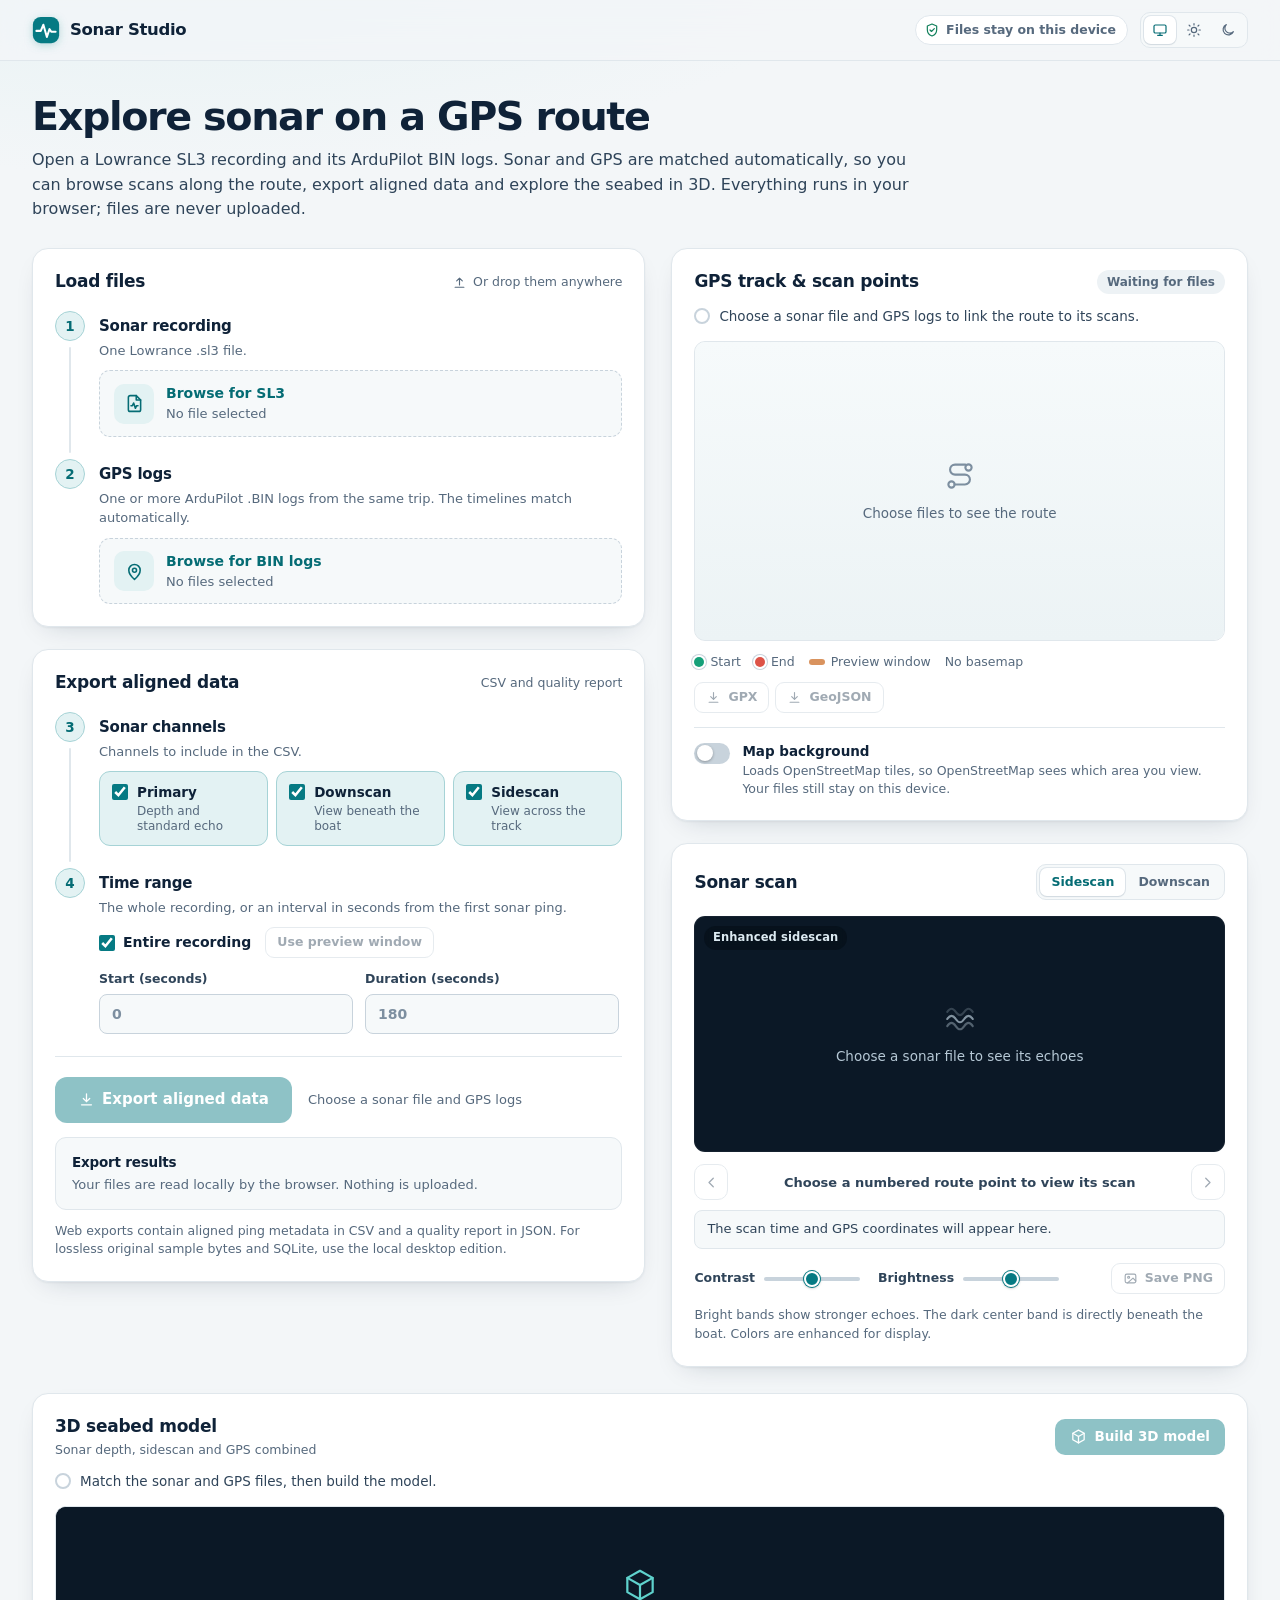
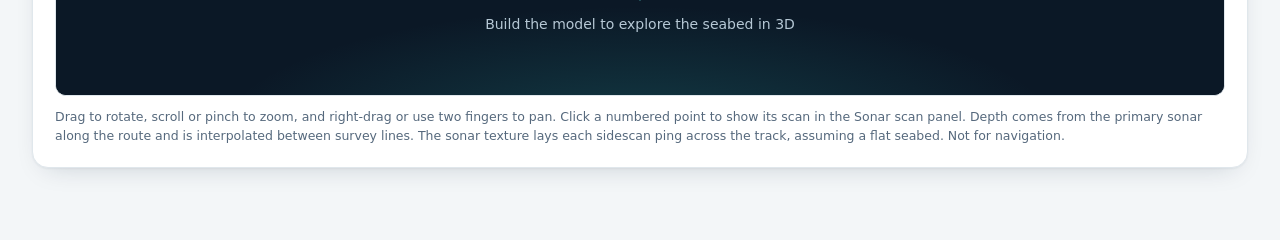
==== commit 27d04660: "Publish the interface polish with light and dark themes Site files from TZY114514/sonar-studio-web: " ====
--- a/index.html
+++ b/index.html
@@ -3,10 +3,14 @@
 <head>
   <meta charset="utf-8">
   <meta name="viewport" content="width=device-width, initial-scale=1">
-  <meta name="color-scheme" content="light">
-  <meta name="description" content="Match Lowrance SL3 sonar scans to ArduPilot BIN GPS tracks and explore each scan on an interactive route.">
+  <meta name="color-scheme" content="light dark">
+  <meta name="theme-color" content="#f3f6f8" media="(prefers-color-scheme: light)">
+  <meta name="theme-color" content="#0a121a" media="(prefers-color-scheme: dark)">
+  <meta name="description" content="Match Lowrance SL3 sonar scans to ArduPilot BIN GPS tracks, browse each scan on an interactive route and explore the seabed in 3D.">
   <title>Sonar Studio Web — Explore sonar on a GPS route</title>
   <link rel="icon" type="image/svg+xml" href="./favicon.svg">
+  <!-- Apply a saved theme choice before the first paint. -->
+  <script>try{const theme=localStorage.getItem('sonar-studio-theme');if(theme==='light'||theme==='dark')document.documentElement.dataset.theme=theme;}catch{}</script>
   <link rel="stylesheet" href="./vendor/leaflet/leaflet.css">
   <link rel="stylesheet" href="./app.css">
   <script defer src="./vendor/leaflet/leaflet.js"></script>
@@ -14,63 +18,148 @@
   <script type="module" src="./app.js"></script>
 </head>
 <body>
+  <svg class="icon-sprite" aria-hidden="true">
+    <symbol id="i-file" viewBox="0 0 24 24"><path d="M14 3H7a2 2 0 0 0-2 2v14a2 2 0 0 0 2 2h10a2 2 0 0 0 2-2V8z"/><path d="M14 3v5h5"/><path d="M8 14.5h1.6l1.4-3 2 6 1.4-3H16"/></symbol>
+    <symbol id="i-gps" viewBox="0 0 24 24"><path d="M12 21s-6.5-5.6-6.5-10.5a6.5 6.5 0 0 1 13 0C18.5 15.4 12 21 12 21z"/><circle cx="12" cy="10.5" r="2.3"/></symbol>
+    <symbol id="i-check" viewBox="0 0 24 24"><path d="m5 12.5 4.2 4.2L19 7"/></symbol>
+    <symbol id="i-download" viewBox="0 0 24 24"><path d="M12 4v11m0 0 4.5-4.5M12 15l-4.5-4.5"/><path d="M5 19.5h14"/></symbol>
+    <symbol id="i-image" viewBox="0 0 24 24"><rect x="3.5" y="5" width="17" height="14" rx="2.5"/><circle cx="9" cy="10" r="1.6"/><path d="m20.5 16-4.5-4.5L7.5 19"/></symbol>
+    <symbol id="i-sun" viewBox="0 0 24 24"><circle cx="12" cy="12" r="4"/><path d="M12 2.5v2m0 15v2M4.6 4.6 6 6m12 12 1.4 1.4M2.5 12h2m15 0h2M4.6 19.4 6 18M18 6l1.4-1.4"/></symbol>
+    <symbol id="i-moon" viewBox="0 0 24 24"><path d="M20 14.5A8 8 0 1 1 9.5 4 6.5 6.5 0 0 0 20 14.5z"/></symbol>
+    <symbol id="i-auto" viewBox="0 0 24 24"><rect x="3" y="4.5" width="18" height="12" rx="2"/><path d="M8.5 20h7M12 16.5V20"/></symbol>
+    <symbol id="i-cube" viewBox="0 0 24 24"><path d="M12 3 20 7.5v9L12 21l-8-4.5v-9z"/><path d="m4 7.5 8 4.5 8-4.5M12 12v9"/></symbol>
+    <symbol id="i-reset" viewBox="0 0 24 24"><path d="M4.5 12a7.5 7.5 0 1 0 2.2-5.3L4.5 9"/><path d="M4.5 4.5V9H9"/></symbol>
+    <symbol id="i-shield" viewBox="0 0 24 24"><path d="M12 3 5 6v5.5c0 4.3 3 8 7 9.5 4-1.5 7-5.2 7-9.5V6z"/><path d="m9 12 2.2 2.2L15.5 10"/></symbol>
+    <symbol id="i-left" viewBox="0 0 24 24"><path d="m14.5 6-6 6 6 6"/></symbol>
+    <symbol id="i-right" viewBox="0 0 24 24"><path d="m9.5 6 6 6-6 6"/></symbol>
+    <symbol id="i-route" viewBox="0 0 24 24"><circle cx="6" cy="18" r="2.2"/><circle cx="18" cy="6" r="2.2"/><path d="M8.2 18h7.3a3.5 3.5 0 0 0 0-7h-7a3.5 3.5 0 0 1 0-7h7.3"/></symbol>
+    <symbol id="i-upload" viewBox="0 0 24 24"><path d="M12 16V5m0 0L7.5 9.5M12 5l4.5 4.5"/><path d="M5 19.5h14"/></symbol>
+  </svg>
+
   <header class="topbar"><div class="topbar-inner">
-    <div class="brand"><svg class="brand-mark" viewBox="0 0 32 32" aria-hidden="true"><rect x="1" y="1" width="30" height="30" rx="8" fill="currentColor"/><path d="M5 17h5l3-7 4 14 3-9 2 3h5" fill="none" stroke="white" stroke-width="2.3" stroke-linecap="round" stroke-linejoin="round"/></svg><span>Sonar Studio Web</span></div>
-    <span class="local-note"><span class="local-dot" aria-hidden="true"></span>Private processing · files stay in this browser</span>
+    <a class="brand" href="./"><svg class="brand-mark" viewBox="0 0 32 32" aria-hidden="true"><rect x="1" y="1" width="30" height="30" rx="9" fill="currentColor"/><path d="M5 17h5l3-7 4 14 3-9 2 3h5" fill="none" stroke="#fff" stroke-width="2.3" stroke-linecap="round" stroke-linejoin="round"/></svg><span>Sonar Studio</span></a>
+    <div class="topbar-tools">
+      <span class="local-note"><svg class="icon" aria-hidden="true"><use href="#i-shield"/></svg>Files stay on this device</span>
+      <div class="theme-switch" role="radiogroup" aria-label="Colour theme">
+        <label title="Match this device"><input type="radio" name="theme" value="auto" checked><span><svg class="icon" aria-hidden="true"><use href="#i-auto"/></svg><span class="sr-only">Match this device</span></span></label>
+        <label title="Light"><input type="radio" name="theme" value="light"><span><svg class="icon" aria-hidden="true"><use href="#i-sun"/></svg><span class="sr-only">Light</span></span></label>
+        <label title="Dark"><input type="radio" name="theme" value="dark"><span><svg class="icon" aria-hidden="true"><use href="#i-moon"/></svg><span class="sr-only">Dark</span></span></label>
+      </div>
+    </div>
   </div></header>
 
   <main class="page">
-    <div class="page-heading"><h1>Explore sonar on a GPS route</h1><p>Choose your Lowrance SL3 and ArduPilot BIN files. The route and sonar scans match automatically. Click a numbered point to see its scan.</p></div>
+    <section class="hero">
+      <h1>Explore sonar on a GPS route</h1>
+      <p>Open a Lowrance SL3 recording and its ArduPilot BIN logs. Sonar and GPS are matched automatically, so you can browse scans along the route, export aligned data and explore the seabed in 3D. Everything runs in your browser; files are never uploaded.</p>
+    </section>
+
     <div class="workbench">
-      <div class="workflow">
-        <section class="step" aria-labelledby="sonar-title"><div class="step-number" aria-hidden="true">1</div><div class="step-body">
-          <h2 id="sonar-title">Choose a sonar file</h2><p class="step-hint">Select one Lowrance .sl3 recording, or drop it anywhere on this page.</p>
-          <label class="file-picker"><input id="sonar-input" type="file" accept=".sl3"><span class="picker-action">Browse for SL3</span><span id="sonar-name" class="picker-name">No file selected</span></label>
-        </div></section>
-        <section class="step" aria-labelledby="gps-title"><div class="step-number" aria-hidden="true">2</div><div class="step-body">
-          <h2 id="gps-title">Choose GPS logs</h2><p class="step-hint">Select or drop one or more ArduPilot .BIN logs. The timeline matches automatically after both files are selected.</p>
-          <label class="file-picker"><input id="gps-input" type="file" accept=".bin,.BIN" multiple><span class="picker-action">Browse for BIN logs</span><span id="gps-name" class="picker-name">No files selected</span></label>
-          <div id="gps-list" class="selected-files" aria-live="polite"></div><p id="drop-note" class="drop-note" aria-live="polite" hidden></p>
-        </div></section>
-        <section class="step" aria-labelledby="channels-title"><div class="step-number" aria-hidden="true">3</div><div class="step-body">
-          <h2 id="channels-title">Choose sonar channels</h2><p class="step-hint">Select the channels to include in the CSV export.</p>
-          <div class="channel-row" id="channel-list">
-            <label class="channel-choice"><input type="checkbox" value="0" checked><span><strong>Primary</strong><small>Depth and standard echo</small></span></label>
-            <label class="channel-choice"><input type="checkbox" value="2" checked><span><strong>Downscan</strong><small>View beneath the boat</small></span></label>
-            <label class="channel-choice"><input type="checkbox" value="5" checked><span><strong>Sidescan</strong><small>View across the track</small></span></label>
+      <section class="card load-card" aria-labelledby="load-title">
+        <header class="card-head"><h2 id="load-title">Load files</h2><span class="card-hint"><svg class="icon" aria-hidden="true"><use href="#i-upload"/></svg>Or drop them anywhere</span></header>
+        <ol class="stepper">
+          <li class="step" id="step-sonar">
+            <span class="step-marker" aria-hidden="true"><span class="step-number">1</span><svg class="icon step-check"><use href="#i-check"/></svg></span>
+            <div class="step-body">
+              <h3 id="sonar-title">Sonar recording</h3>
+              <p class="step-hint">One Lowrance .sl3 file.</p>
+              <label class="file-picker"><input id="sonar-input" type="file" accept=".sl3"><span class="picker-icon"><svg class="icon" aria-hidden="true"><use href="#i-file"/></svg></span><span class="picker-text"><span class="picker-action">Browse for SL3</span><span id="sonar-name" class="picker-name">No file selected</span></span></label>
+              <dl id="recording-details" class="stats" hidden></dl>
+            </div>
+          </li>
+          <li class="step" id="step-gps">
+            <span class="step-marker" aria-hidden="true"><span class="step-number">2</span><svg class="icon step-check"><use href="#i-check"/></svg></span>
+            <div class="step-body">
+              <h3 id="gps-title">GPS logs</h3>
+              <p class="step-hint">One or more ArduPilot .BIN logs from the same trip. The timelines match automatically.</p>
+              <label class="file-picker"><input id="gps-input" type="file" accept=".bin,.BIN" multiple><span class="picker-icon"><svg class="icon" aria-hidden="true"><use href="#i-gps"/></svg></span><span class="picker-text"><span class="picker-action">Browse for BIN logs</span><span id="gps-name" class="picker-name">No files selected</span></span></label>
+              <div id="gps-list" class="selected-files" aria-live="polite"></div>
+              <p id="drop-note" class="drop-note" aria-live="polite" hidden></p>
+            </div>
+          </li>
+        </ol>
+      </section>
+
+      <aside class="insights" aria-label="Route and sonar preview">
+        <section class="card route-panel" aria-labelledby="route-title">
+          <header class="card-head"><h2 id="route-title">GPS track &amp; scan points</h2><span id="route-source" class="badge">Waiting for files</span></header>
+          <p id="route-status" class="status" data-state="idle" aria-live="polite">Choose a sonar file and GPS logs to link the route to its scans.</p>
+          <div class="route-graphic"><div id="route-map" class="route-map" role="region" aria-label="Map of the GPS track with clickable sonar scan points"></div><div class="route-empty"><svg class="icon" aria-hidden="true"><use href="#i-route"/></svg><p class="route-empty-text">Choose files to see the route</p></div></div>
+          <div class="card-foot">
+            <div class="route-legend"><span><i class="legend-dot legend-start"></i>Start</span><span><i class="legend-dot legend-end"></i>End</span><span><i class="legend-band"></i>Preview window</span><span id="basemap-note" class="legend-note">No basemap</span></div>
+            <div class="route-downloads" role="group" aria-label="Download route and scan points"><button type="button" id="download-gpx" class="btn btn-secondary btn-sm" disabled><svg class="icon" aria-hidden="true"><use href="#i-download"/></svg>GPX</button><button type="button" id="download-geojson" class="btn btn-secondary btn-sm" disabled><svg class="icon" aria-hidden="true"><use href="#i-download"/></svg>GeoJSON</button></div>
           </div>
-        </div></section>
-        <section class="step" aria-labelledby="range-title"><div class="step-number" aria-hidden="true">4</div><div class="step-body">
-          <h2 id="range-title">Set time range</h2><p class="step-hint">Use the entire recording, or export a shorter interval in seconds from its start.</p>
-          <div class="range-options"><label class="whole-file"><input id="entire-file" type="checkbox" checked> Entire recording</label><button type="button" id="use-preview-window" class="tool-button" disabled>Use preview window</button></div>
-          <div class="time-fields"><label>Start (seconds)<input id="start-seconds" type="number" min="0" step="1" value="0" disabled></label><label>Duration (seconds)<input id="duration-seconds" type="number" min="1" step="1" value="180" disabled></label></div>
-        </div></section>
-        <div class="action-row"><button type="button" class="primary-button" id="export-button" disabled><svg viewBox="0 0 24 24" aria-hidden="true"><path d="M12 3v12m0 0 4-4m-4 4-4-4M4 17v3h16v-3"/></svg>Export aligned data</button><span id="export-readiness">Choose a sonar file and GPS logs</span></div>
-        <section class="results" id="results" aria-live="polite" aria-labelledby="results-title"><h2 id="results-title">Export results</h2><p id="results-message">Your files are read locally by the browser. Nothing is uploaded.</p><div id="results-content"></div></section>
-        <p class="web-note">Web exports contain aligned ping metadata in CSV and a quality report in JSON. For lossless original sample bytes and SQLite, use the local desktop edition.</p>
-      </div>
+          <label class="switch-row"><input id="basemap-toggle" class="switch" type="checkbox"><span><strong>Map background</strong><span>Loads OpenStreetMap tiles, so OpenStreetMap sees which area you view. Your files still stay on this device.</span></span></label>
+        </section>
 
-      <aside class="insights" aria-label="Data preview">
-        <section class="insight-panel route-panel" aria-labelledby="route-title"><div class="panel-heading"><h2 id="route-title">GPS track &amp; sonar scans</h2><span id="route-source">Waiting for files</span></div><p id="route-status" class="route-status" aria-live="polite">Choose a sonar file and GPS logs to link the route to its scans.</p><div class="route-graphic"><div id="route-map" class="route-map" role="region" aria-label="Map of the GPS track with clickable sonar scan points"></div><p class="route-empty">Choose files to see the route</p></div><div class="route-legend"><span><i class="route-start"></i>Start</span><span><i class="route-end"></i>End</span><span id="basemap-note">Diagram of GPS track · no basemap</span></div><div class="route-downloads"><span>Download route and scan points</span><button type="button" id="download-gpx" class="tool-button" disabled>GPX</button><button type="button" id="download-geojson" class="tool-button" disabled>GeoJSON</button></div><label class="basemap-toggle"><input id="basemap-toggle" type="checkbox"><span><strong>Map background</strong> Loads OpenStreetMap tiles, so OpenStreetMap sees which area you view. Your files still stay in this browser.</span></label></section>
-        <section class="insight-panel sonar-panel" aria-labelledby="preview-title"><div class="panel-heading"><h2 id="preview-title">Sonar scan</h2><span id="preview-channel">Enhanced sidescan</span></div><div class="preview-frame"><canvas id="sonar-canvas" role="img" aria-label="Enhanced sonar image for the selected GPS scan point" hidden></canvas><span class="preview-placeholder" id="preview-placeholder">Choose a sonar file to see its echoes</span></div><div class="preview-footer"><span id="preview-caption">Choose a numbered route point to view its scan</span><div class="preview-controls"><button type="button" id="preview-previous" aria-label="Previous scan point" disabled>‹</button><button type="button" id="preview-next" aria-label="Next scan point" disabled>›</button></div></div><div id="scan-details" class="scan-details" aria-live="polite">The scan time and GPS coordinates will appear here.</div><div class="preview-tools"><div class="segmented" role="radiogroup" aria-label="Sonar channel to preview"><label><input type="radio" name="preview-channel" value="5" checked><span>Sidescan</span></label><label><input type="radio" name="preview-channel" value="2"><span>Downscan</span></label></div><label class="slider">Contrast<input id="preview-contrast" type="range" min="0" max="100" value="50"></label><label class="slider">Brightness<input id="preview-brightness" type="range" min="0" max="100" value="50"></label><button type="button" id="save-image" class="tool-button" disabled>Save PNG</button></div><p class="preview-guide" id="preview-guide">Bright bands show stronger echoes. The dark center band is directly beneath the boat. Colors are enhanced for display.</p></section>
-        <section class="insight-panel details-panel" aria-labelledby="details-title"><div class="panel-heading"><h2 id="details-title">Recording details</h2></div><dl id="recording-details"><div><dt>Duration</dt><dd>—</dd></div><div><dt>Primary pings</dt><dd>—</dd></div><div><dt>Downscan pings</dt><dd>—</dd></div><div><dt>Sidescan pings</dt><dd>—</dd></div><div><dt>Typical recorded depth</dt><dd>—</dd></div></dl><p class="details-note">GPS and sonar tracks are checked together before scan points are shown.</p></section>
+        <section class="card sonar-panel" aria-labelledby="preview-title">
+          <header class="card-head"><h2 id="preview-title">Sonar scan</h2>
+            <div class="segmented" role="radiogroup" aria-label="Sonar channel to preview"><label><input type="radio" name="preview-channel" value="5" checked><span>Sidescan</span></label><label><input type="radio" name="preview-channel" value="2"><span>Downscan</span></label></div>
+          </header>
+          <div class="preview-frame"><span id="preview-channel" class="frame-badge">Enhanced sidescan</span><canvas id="sonar-canvas" role="img" aria-label="Enhanced sonar image for the selected GPS scan point" hidden></canvas><span class="preview-placeholder" id="preview-placeholder">Choose a sonar file to see its echoes</span></div>
+          <div class="scan-nav">
+            <button type="button" id="preview-previous" class="btn btn-secondary btn-icon" aria-label="Previous scan point" disabled><svg class="icon" aria-hidden="true"><use href="#i-left"/></svg></button>
+            <span id="preview-caption">Choose a numbered route point to view its scan</span>
+            <button type="button" id="preview-next" class="btn btn-secondary btn-icon" aria-label="Next scan point" disabled><svg class="icon" aria-hidden="true"><use href="#i-right"/></svg></button>
+          </div>
+          <div id="scan-details" class="scan-details" aria-live="polite">The scan time and GPS coordinates will appear here.</div>
+          <div class="preview-tools">
+            <label class="slider"><span>Contrast</span><input id="preview-contrast" type="range" min="0" max="100" value="50"></label>
+            <label class="slider"><span>Brightness</span><input id="preview-brightness" type="range" min="0" max="100" value="50"></label>
+            <button type="button" id="save-image" class="btn btn-secondary btn-sm" disabled><svg class="icon" aria-hidden="true"><use href="#i-image"/></svg>Save PNG</button>
+          </div>
+          <p class="guide" id="preview-guide">Bright bands show stronger echoes. The dark center band is directly beneath the boat. Colors are enhanced for display.</p>
+        </section>
       </aside>
+
+      <section class="card export-card" aria-labelledby="export-title">
+        <header class="card-head"><h2 id="export-title">Export aligned data</h2><span class="card-hint">CSV and quality report</span></header>
+        <ol class="stepper" start="3">
+          <li class="step">
+            <span class="step-marker" aria-hidden="true"><span class="step-number">3</span></span>
+            <div class="step-body">
+              <h3 id="channels-title">Sonar channels</h3>
+              <p class="step-hint">Channels to include in the CSV.</p>
+              <div class="channel-row" id="channel-list">
+                <label class="channel-choice"><input type="checkbox" value="0" checked><span><strong>Primary</strong><small>Depth and standard echo</small></span></label>
+                <label class="channel-choice"><input type="checkbox" value="2" checked><span><strong>Downscan</strong><small>View beneath the boat</small></span></label>
+                <label class="channel-choice"><input type="checkbox" value="5" checked><span><strong>Sidescan</strong><small>View across the track</small></span></label>
+              </div>
+            </div>
+          </li>
+          <li class="step">
+            <span class="step-marker" aria-hidden="true"><span class="step-number">4</span></span>
+            <div class="step-body">
+              <h3 id="range-title">Time range</h3>
+              <p class="step-hint">The whole recording, or an interval in seconds from the first sonar ping.</p>
+              <div class="range-options"><label class="check-label"><input id="entire-file" type="checkbox" checked> Entire recording</label><button type="button" id="use-preview-window" class="btn btn-secondary btn-sm" disabled>Use preview window</button></div>
+              <div class="time-fields"><label>Start (seconds)<input id="start-seconds" type="number" min="0" step="1" value="0" disabled></label><label>Duration (seconds)<input id="duration-seconds" type="number" min="1" step="1" value="180" disabled></label></div>
+            </div>
+          </li>
+        </ol>
+        <div class="action-row"><button type="button" class="btn btn-primary btn-lg" id="export-button" disabled><svg class="icon" aria-hidden="true"><use href="#i-download"/></svg>Export aligned data</button><span id="export-readiness">Choose a sonar file and GPS logs</span></div>
+        <section class="results is-idle" id="results" aria-live="polite" aria-labelledby="results-title"><h3 id="results-title">Export results</h3><p id="results-message">Your files are read locally by the browser. Nothing is uploaded.</p><div id="results-content"></div></section>
+        <p class="footnote">Web exports contain aligned ping metadata in CSV and a quality report in JSON. For lossless original sample bytes and SQLite, use the local desktop edition.</p>
+      </section>
     </div>
 
-    <section class="insight-panel seabed-panel" aria-labelledby="seabed-title">
-      <div class="panel-heading"><h2 id="seabed-title">3D seabed model</h2><span id="seabed-summary">Sonar depth, sidescan and GPS combined</span></div>
-      <p id="seabed-status" class="route-status" aria-live="polite">Match the sonar and GPS files, then build the model.</p>
-      <div id="seabed-view" class="seabed-view"><p class="route-empty seabed-empty" id="seabed-empty">Build the model to explore the seabed in 3D</p></div>
+    <section class="card seabed-card" aria-labelledby="seabed-title">
+      <header class="card-head">
+        <div class="card-title"><h2 id="seabed-title">3D seabed model</h2><span id="seabed-summary" class="card-hint">Sonar depth, sidescan and GPS combined</span></div>
+        <button type="button" id="build-seabed" class="btn btn-primary" disabled><svg class="icon" aria-hidden="true"><use href="#i-cube"/></svg>Build 3D model</button>
+      </header>
+      <p id="seabed-status" class="status" data-state="idle" aria-live="polite">Match the sonar and GPS files, then build the model.</p>
+      <div id="seabed-view" class="seabed-view"><div class="seabed-empty" id="seabed-empty"><svg class="icon" aria-hidden="true"><use href="#i-cube"/></svg><p>Build the model to explore the seabed in 3D</p></div></div>
       <div class="seabed-tools">
-        <button type="button" id="build-seabed" class="primary-button compact" disabled>Build 3D model</button>
         <div class="segmented" role="radiogroup" aria-label="Seabed colouring"><label><input type="radio" name="seabed-texture" value="sonar" checked disabled><span>Sonar texture</span></label><label><input type="radio" name="seabed-texture" value="depth" disabled><span>Depth colours</span></label></div>
-        <label class="slider">Vertical exaggeration<input id="seabed-exaggeration" type="range" min="1" max="20" step="0.5" value="5" disabled><output id="seabed-exaggeration-value" for="seabed-exaggeration">5×</output></label>
-        <button type="button" id="seabed-reset" class="tool-button" disabled>Reset view</button>
-        <button type="button" id="seabed-save" class="tool-button" disabled>Save PNG</button>
+        <label class="slider"><span>Vertical exaggeration</span><input id="seabed-exaggeration" type="range" min="1" max="20" step="0.5" value="5" disabled><output id="seabed-exaggeration-value" for="seabed-exaggeration">5×</output></label>
+        <span class="tool-spacer"></span>
+        <button type="button" id="seabed-reset" class="btn btn-secondary btn-sm" disabled><svg class="icon" aria-hidden="true"><use href="#i-reset"/></svg>Reset view</button>
+        <button type="button" id="seabed-save" class="btn btn-secondary btn-sm" disabled><svg class="icon" aria-hidden="true"><use href="#i-image"/></svg>Save PNG</button>
       </div>
-      <p class="preview-guide">Drag to rotate, scroll or pinch to zoom, and right-drag or use two fingers to pan. Click a numbered point to show its scan in the Sonar scan panel. Depth comes from the primary sonar along the route and is interpolated between survey lines. The sonar texture lays each sidescan ping across the track, assuming a flat seabed. Not for navigation.</p>
+      <p class="guide">Drag to rotate, scroll or pinch to zoom, and right-drag or use two fingers to pan. Click a numbered point to show its scan in the Sonar scan panel. Depth comes from the primary sonar along the route and is interpolated between survey lines. The sonar texture lays each sidescan ping across the track, assuming a flat seabed. Not for navigation.</p>
     </section>
   </main>
-  <div id="drop-overlay" class="drop-overlay" hidden><div>Drop SL3 and BIN files to load them</div></div>
+  <div id="drop-overlay" class="drop-overlay" hidden><div><svg class="icon" aria-hidden="true"><use href="#i-upload"/></svg>Drop SL3 and BIN files to load them</div></div>
 </body>
 </html>
--- a/app.css
+++ b/app.css
@@ -1,165 +1,330 @@
-:root{font-family:"Segoe UI",Inter,Arial,sans-serif;color:#102540;background:#fff;font-synthesis:none;--ink:#102540;--muted:#617187;--line:#dce3ec;--teal:#057f87;--teal-dark:#046970;--light:#f5f9fa;--danger:#b73d3d}
+/* ---------- Design tokens ---------- */
+:root{
+  color-scheme:light;
+  --font:ui-sans-serif,system-ui,-apple-system,"Segoe UI",Roboto,"Helvetica Neue",Arial,sans-serif;
+  --bg:#f3f6f8;--bg-accent:#e3f1f2;
+  --surface:#fff;--surface-2:#f6f9fa;--surface-3:#edf2f5;--raised:#fff;
+  --ink:#0f2238;--ink-2:#2f4459;--muted:#56697d;--faint:#7d8fa0;
+  --line:#e0e7ec;--line-strong:#c8d3dc;
+  --accent:#067a83;--accent-hover:#05646b;--accent-ink:#fff;--accent-soft:#e3f2f3;--accent-line:#a6d3d6;--accent-text:#056c74;
+  --select:#c9651a;--select-soft:#fcefe3;
+  --success:#12805c;--success-ink:#fff;--success-soft:#e2f4ec;
+  --danger:#b3363a;--danger-soft:#fcefef;--danger-line:#efc8c9;
+  --warn:#8a5a00;--warn-soft:#fdf3df;
+  --focus:#2e9ea8;
+  --viz:#0b1826;--viz-ink:#b6c8d5;
+  --route:#07858e;--route-start:#15a079;--route-end:#dd5347;--pin:#087f87;--pin-ring:#fff;
+  --map-bg:linear-gradient(180deg,#f6fafb,#ecf3f5);--tile-filter:none;
+  --shadow-sm:0 1px 2px rgb(15 34 56/.07);
+  --shadow:0 1px 2px rgb(15 34 56/.05),0 10px 28px -14px rgb(15 34 56/.22);
+  --shadow-lg:0 30px 70px -24px rgb(15 34 56/.45);
+  --radius:16px;--radius-md:11px;--radius-sm:8px;
+}
+@media (prefers-color-scheme:dark){:root:not([data-theme="light"]){
+  color-scheme:dark;
+  --bg:#0a121a;--bg-accent:#0f2a31;
+  --surface:#101b26;--surface-2:#142230;--surface-3:#1a2a3a;--raised:#1f3244;
+  --ink:#e6eef4;--ink-2:#c2d0dc;--muted:#98abbc;--faint:#71879a;
+  --line:#1f3142;--line-strong:#2c4257;
+  --accent:#2fb6b3;--accent-hover:#4dcdc9;--accent-ink:#042a2c;--accent-soft:#11343a;--accent-line:#1f5b61;--accent-text:#5fd2cd;
+  --select:#f0913e;--select-soft:#3a2615;
+  --success:#40c493;--success-ink:#04261a;--success-soft:#10332a;
+  --danger:#f38b8e;--danger-soft:#3a1a1e;--danger-line:#5c2c31;
+  --warn:#f0b84f;--warn-soft:#382a10;
+  --focus:#5fd2cd;
+  --route:#3cc6c1;--route-start:#35c995;--route-end:#f07569;--pin:#12979a;--pin-ring:#e4f8f7;
+  --map-bg:linear-gradient(180deg,#0f1b27,#0b1620);--tile-filter:invert(1) hue-rotate(180deg) brightness(.92) contrast(.88) saturate(.55);
+  --shadow-sm:0 1px 2px rgb(0 0 0/.35);
+  --shadow:0 1px 2px rgb(0 0 0/.3),0 12px 30px -16px rgb(0 0 0/.7);
+  --shadow-lg:0 30px 70px -24px rgb(0 0 0/.8);
+}}
+:root[data-theme="dark"]{
+  color-scheme:dark;
+  --bg:#0a121a;--bg-accent:#0f2a31;
+  --surface:#101b26;--surface-2:#142230;--surface-3:#1a2a3a;--raised:#1f3244;
+  --ink:#e6eef4;--ink-2:#c2d0dc;--muted:#98abbc;--faint:#71879a;
+  --line:#1f3142;--line-strong:#2c4257;
+  --accent:#2fb6b3;--accent-hover:#4dcdc9;--accent-ink:#042a2c;--accent-soft:#11343a;--accent-line:#1f5b61;--accent-text:#5fd2cd;
+  --select:#f0913e;--select-soft:#3a2615;
+  --success:#40c493;--success-ink:#04261a;--success-soft:#10332a;
+  --danger:#f38b8e;--danger-soft:#3a1a1e;--danger-line:#5c2c31;
+  --warn:#f0b84f;--warn-soft:#382a10;
+  --focus:#5fd2cd;
+  --route:#3cc6c1;--route-start:#35c995;--route-end:#f07569;--pin:#12979a;--pin-ring:#e4f8f7;
+  --map-bg:linear-gradient(180deg,#0f1b27,#0b1620);--tile-filter:invert(1) hue-rotate(180deg) brightness(.92) contrast(.88) saturate(.55);
+  --shadow-sm:0 1px 2px rgb(0 0 0/.35);
+  --shadow:0 1px 2px rgb(0 0 0/.3),0 12px 30px -16px rgb(0 0 0/.7);
+  --shadow-lg:0 30px 70px -24px rgb(0 0 0/.8);
+}
+:root[data-theme="light"]{color-scheme:light}
+
+/* ---------- Base ---------- */
 *{box-sizing:border-box}
-body{margin:0;min-width:320px}
-button,input{font:inherit}
+html{-webkit-text-size-adjust:100%;scroll-padding-top:76px}
+body{margin:0;min-width:320px;font:15px/1.5 var(--font);color:var(--ink);background:radial-gradient(1100px 420px at 12% -120px,var(--bg-accent),transparent 70%),var(--bg);background-attachment:fixed;-webkit-font-smoothing:antialiased;font-synthesis:none}
+h1,h2,h3{color:var(--ink);margin:0;letter-spacing:-.015em}
+p{margin:0}
+button,input,output{font:inherit;color:inherit}
 button{cursor:pointer}
-button:disabled{cursor:not-allowed;opacity:.48}
-input:focus-visible,button:focus-visible,a:focus-visible{outline:3px solid #75c6cb;outline-offset:3px}
-.topbar{height:62px;border-bottom:1px solid #e9eef2;background:#fff}
-.topbar-inner{max-width:1510px;height:100%;padding:0 34px;margin:auto;display:flex;align-items:center;justify-content:space-between;gap:20px}
-.brand{display:flex;align-items:center;gap:10px;font-size:16px;font-weight:700;letter-spacing:-.02em;color:#11284a}
-.brand-mark{width:26px;height:26px;color:var(--teal)}
-.local-note{font-size:12px;color:var(--muted);display:flex;align-items:center;gap:8px;white-space:nowrap}
-.local-dot{width:7px;height:7px;border-radius:50%;background:#1caa84}
-.page{max-width:1510px;padding:28px 34px 56px;margin:0 auto}
-.page-heading{margin-bottom:20px}
-.page-heading h1{font-size:clamp(30px,3.2vw,47px);line-height:1.08;letter-spacing:-.045em;margin:0 0 7px;font-weight:760;color:#102347}
-.page-heading p{font-size:15px;color:#5b6e87;line-height:1.5;margin:0;max-width:850px}
-.workbench{display:grid;grid-template-columns:minmax(0,1.12fr) minmax(390px,.88fr);gap:34px;align-items:start}
-.workflow{min-width:0}
-.step{display:grid;grid-template-columns:39px minmax(0,1fr);gap:13px;margin-bottom:17px}
-.step-number{height:32px;width:32px;display:grid;place-items:center;border-radius:50%;background:var(--teal);color:#fff;font-size:16px;font-weight:700;margin-top:1px;box-shadow:0 2px 4px #0e83952b}
-.step-body h2{font-size:17px;letter-spacing:-.02em;margin:2px 0 3px;line-height:1.28;color:#12284a}
-.step-hint{margin:0 0 9px;color:var(--muted);font-size:12.5px;line-height:1.42}
-.choice-list{border:1px solid var(--line);border-radius:7px;overflow:hidden;background:#fff}
-.choice-row{display:flex;align-items:center;gap:13px;min-height:52px;padding:8px 13px;border-bottom:1px solid var(--line);cursor:pointer;transition:background .15s}
-.choice-row:last-child{border-bottom:0}
-.choice-row:hover{background:#f7fbfc}
-.choice-row:has(input:checked){background:#eff8f9}
-.choice-row input{appearance:none;width:17px;height:17px;border:1.8px solid #688098;border-radius:50%;margin:0;flex:none;position:relative;background:#fff}
-.choice-row input[type=checkbox]{border-radius:5px}
-.choice-row input:checked{border-color:var(--teal);background:var(--teal)}
-.choice-row input[type=radio]:checked:after{content:"";position:absolute;inset:4px;background:#fff;border-radius:50%}
-.choice-row input[type=checkbox]:checked:after{content:"";position:absolute;width:7px;height:4px;border-left:2px solid white;border-bottom:2px solid white;transform:rotate(-45deg);left:3px;top:4px}
-.choice-text{display:block;min-width:0;flex:1}
-.choice-text strong{display:block;font-size:13px;font-weight:650;white-space:nowrap;text-overflow:ellipsis;overflow:hidden;color:#172c49}
-.choice-text small{display:block;color:#6e8094;font-size:11.5px;margin-top:2px}
-.choice-tail{font-size:11.5px;color:#617589;white-space:nowrap;margin-left:auto}
-.loading-line,.empty-line{padding:14px;color:var(--muted);font-size:13px}
-.channel-row{display:grid;grid-template-columns:repeat(3,minmax(0,1fr));gap:10px}
-.channel-choice{display:flex;align-items:center;gap:10px;border:1px solid var(--line);padding:10px;border-radius:7px;min-width:0;cursor:pointer;transition:background .15s,border-color .15s}
-.channel-choice:has(input:checked){border-color:#94c8cd;background:#f0f9f9}
-.channel-choice input{accent-color:var(--teal);margin:0;flex:none;width:16px;height:16px}
-.channel-choice strong{display:block;font-size:12.5px;color:#172c49}
-.channel-choice small{display:block;font-size:10.5px;color:#728297;margin-top:1px;line-height:1.2}
-.whole-file{display:inline-flex;gap:8px;align-items:center;font-size:13px;color:#193148;margin:1px 0 9px;cursor:pointer}
-.whole-file input{accent-color:var(--teal);width:16px;height:16px;margin:0}
+a{color:var(--accent-text)}
+:focus-visible{outline:3px solid var(--focus);outline-offset:2px;border-radius:6px}
+input[type=checkbox],input[type=radio]{accent-color:var(--accent)}
+.sr-only{position:absolute;width:1px;height:1px;padding:0;margin:-1px;overflow:hidden;clip:rect(0 0 0 0);white-space:nowrap;border:0}
+.icon-sprite{position:absolute;width:0;height:0;overflow:hidden}
+.icon{width:18px;height:18px;flex:none;fill:none;stroke:currentColor;stroke-width:1.8;stroke-linecap:round;stroke-linejoin:round}
+[hidden]{display:none!important}
+
+/* ---------- Header ---------- */
+.topbar{position:sticky;top:0;z-index:50;background:var(--bg);background:color-mix(in srgb,var(--bg) 82%,transparent);backdrop-filter:saturate(1.4) blur(12px);-webkit-backdrop-filter:saturate(1.4) blur(12px);border-bottom:1px solid var(--line)}
+.topbar-inner{max-width:1440px;height:60px;margin:0 auto;padding:0 32px;display:flex;align-items:center;justify-content:space-between;gap:16px}
+.brand{display:flex;align-items:center;gap:10px;font-size:16.5px;font-weight:750;letter-spacing:-.02em;color:var(--ink);text-decoration:none;white-space:nowrap}
+.brand-mark{width:28px;height:28px;color:var(--accent);filter:drop-shadow(0 2px 4px rgb(6 122 131/.25))}
+.topbar-tools{display:flex;align-items:center;gap:12px}
+.local-note{display:inline-flex;align-items:center;gap:6px;padding:5px 11px 5px 8px;border:1px solid var(--line);border-radius:999px;background:var(--surface);color:var(--muted);font-size:12.5px;font-weight:550;white-space:nowrap}
+.local-note .icon{width:16px;height:16px;color:var(--success)}
+
+/* ---------- Segmented controls (theme, channel, colouring) ---------- */
+.segmented,.theme-switch{display:inline-flex;padding:3px;gap:2px;border:1px solid var(--line);border-radius:10px;background:var(--surface-2)}
+.segmented label,.theme-switch label{position:relative;cursor:pointer}
+.segmented input,.theme-switch input{position:absolute;inset:0;opacity:0;margin:0;cursor:pointer}
+.segmented span,.theme-switch label>span{display:flex;align-items:center;justify-content:center;gap:6px;height:28px;padding:0 11px;border-radius:7px;font-size:12.5px;font-weight:650;color:var(--muted);transition:background .15s,color .15s,box-shadow .15s}
+.theme-switch label>span{width:32px;padding:0}
+.theme-switch .icon{width:16px;height:16px}
+.segmented label:hover span,.theme-switch label:hover>span{color:var(--ink)}
+.segmented input:checked+span,.theme-switch input:checked+span{background:var(--raised);color:var(--accent-text);box-shadow:var(--shadow-sm),0 0 0 1px var(--line)}
+.segmented input:focus-visible+span,.theme-switch input:focus-visible+span{outline:3px solid var(--focus);outline-offset:1px}
+.segmented input:disabled+span{opacity:.45;cursor:not-allowed}
+.segmented input:disabled{cursor:not-allowed}
+
+/* ---------- Buttons ---------- */
+.btn{display:inline-flex;align-items:center;justify-content:center;gap:7px;height:36px;padding:0 14px;border:1px solid transparent;border-radius:10px;font-size:13.5px;font-weight:650;line-height:1;white-space:nowrap;text-decoration:none;transition:background .15s,border-color .15s,color .15s,box-shadow .15s,transform .05s}
+.btn .icon{width:17px;height:17px}
+.btn:active:not(:disabled){transform:translateY(1px)}
+.btn:disabled{opacity:.45;cursor:not-allowed;box-shadow:none}
+.btn-primary{background:var(--accent);color:var(--accent-ink);box-shadow:0 1px 2px rgb(0 0 0/.12),0 6px 16px -8px var(--accent)}
+.btn-primary:hover:not(:disabled){background:var(--accent-hover)}
+.btn-secondary,.result-links a{background:var(--surface);color:var(--ink-2);border-color:var(--line-strong);box-shadow:var(--shadow-sm)}
+.btn-secondary:hover:not(:disabled),.result-links a:hover{border-color:var(--accent-line);background:var(--accent-soft);color:var(--accent-text)}
+.btn-sm{height:31px;padding:0 11px;font-size:12.5px;border-radius:9px}
+.btn-sm .icon{width:15px;height:15px}
+.btn-lg{height:46px;padding:0 22px;font-size:15px;border-radius:12px}
+.btn-icon{width:34px;padding:0}
+
+/* ---------- Page layout ---------- */
+.page{max-width:1440px;margin:0 auto;padding:34px 32px 72px}
+.hero{max-width:880px;margin-bottom:26px}
+.hero h1{font-size:clamp(28px,3.1vw,42px);line-height:1.08;font-weight:780;letter-spacing:-.035em}
+.hero p{margin-top:10px;font-size:16px;line-height:1.55;color:var(--ink-2)}
+.workbench{display:grid;grid-template-columns:minmax(0,1fr) minmax(420px,.94fr);grid-template-rows:auto 1fr;grid-template-areas:"load insights" "export insights";gap:22px 26px;align-items:start}
+.load-card{grid-area:load}.export-card{grid-area:export}.insights{grid-area:insights;display:flex;flex-direction:column;gap:22px;min-width:0}
+
+/* ---------- Cards ---------- */
+.card{background:var(--surface);border:1px solid var(--line);border-radius:var(--radius);box-shadow:var(--shadow);padding:20px 22px 22px;min-width:0}
+.card-head{display:flex;align-items:center;justify-content:space-between;gap:12px;margin-bottom:16px;flex-wrap:wrap}
+.card-head h2{font-size:17px;font-weight:700}
+.card-title{display:flex;flex-direction:column;gap:2px;min-width:0}
+.card-hint{display:inline-flex;align-items:center;gap:6px;font-size:12.5px;color:var(--muted)}
+.card-hint .icon{width:15px;height:15px}
+.badge{display:inline-flex;align-items:center;height:24px;padding:0 10px;border-radius:999px;background:var(--surface-3);color:var(--muted);font-size:12px;font-weight:650;white-space:nowrap}
+.guide,.footnote{font-size:12.5px;line-height:1.5;color:var(--muted);margin-top:12px}
+
+/* ---------- Status lines ---------- */
+.status{position:relative;display:flex;gap:9px;margin:-4px 0 14px;font-size:13.5px;line-height:1.45;color:var(--ink-2);min-height:20px}
+.status:before{content:"";flex:none;width:16px;height:16px;margin-top:1px;border-radius:50%;border:2px solid var(--line-strong);box-sizing:border-box}
+.status[data-state="working"]:before{border-color:var(--accent-line);border-top-color:var(--accent);animation:spin .8s linear infinite}
+.status[data-state="ok"]:before{border:0;background:var(--success) url("data:image/svg+xml,%3Csvg xmlns='http://www.w3.org/2000/svg' viewBox='0 0 16 16'%3E%3Cpath d='m4.5 8.3 2.3 2.3 4.7-4.9' fill='none' stroke='white' stroke-width='2' stroke-linecap='round' stroke-linejoin='round'/%3E%3C/svg%3E") center/100% no-repeat}
+.status[data-state="warn"]:before{border:0;background:var(--warn) url("data:image/svg+xml,%3Csvg xmlns='http://www.w3.org/2000/svg' viewBox='0 0 16 16'%3E%3Cpath d='M8 4.3v4.4M8 11.3v.2' fill='none' stroke='white' stroke-width='2' stroke-linecap='round'/%3E%3C/svg%3E") center/100% no-repeat}
+.status[data-state="error"]{color:var(--danger)}
+.status[data-state="error"]:before{border:0;background:var(--danger) url("data:image/svg+xml,%3Csvg xmlns='http://www.w3.org/2000/svg' viewBox='0 0 16 16'%3E%3Cpath d='M8 4.3v4.4M8 11.3v.2' fill='none' stroke='white' stroke-width='2' stroke-linecap='round'/%3E%3C/svg%3E") center/100% no-repeat}
+@keyframes spin{to{transform:rotate(360deg)}}
+
+/* ---------- Stepper ---------- */
+.stepper{list-style:none;margin:0;padding:0;display:flex;flex-direction:column;gap:22px}
+.step{position:relative;display:grid;grid-template-columns:30px minmax(0,1fr);gap:14px}
+.step:not(:last-child):after{content:"";position:absolute;left:14px;top:36px;bottom:-16px;width:2px;border-radius:2px;background:var(--line)}
+.step-marker{position:relative;z-index:1;display:grid;place-items:center;width:30px;height:30px;border-radius:50%;background:var(--accent-soft);border:1px solid var(--accent-line);color:var(--accent-text);font-size:13.5px;font-weight:750;transition:background .2s,border-color .2s}
+.step-check{display:none;width:16px;height:16px;stroke-width:2.6}
+.step[data-done] .step-marker{background:var(--success);border-color:var(--success);color:var(--success-ink)}
+.step[data-done] .step-number{display:none}
+.step[data-done] .step-check{display:block}
+.step h3{font-size:15px;font-weight:700;line-height:30px}
+.step-hint{margin:0 0 10px;font-size:13px;color:var(--muted)}
+
+/* ---------- File pickers ---------- */
+.file-picker{position:relative;display:flex;align-items:center;gap:12px;padding:12px 14px;border:1.5px dashed var(--line-strong);border-radius:var(--radius-md);background:var(--surface-2);cursor:pointer;transition:border-color .15s,background .15s}
+.file-picker:hover{border-color:var(--accent);background:var(--accent-soft)}
+.file-picker:focus-within{outline:3px solid var(--focus);outline-offset:2px}
+.file-picker input{position:absolute;width:1px;height:1px;opacity:0;pointer-events:none}
+.file-picker[data-loaded]{border-style:solid;border-color:var(--accent-line);background:var(--surface)}
+.picker-icon{display:grid;place-items:center;width:40px;height:40px;flex:none;border-radius:10px;background:var(--accent-soft);color:var(--accent-text)}
+.picker-icon .icon{width:21px;height:21px}
+.picker-text{display:flex;flex-direction:column;min-width:0}
+.picker-action{font-size:14px;font-weight:700;color:var(--accent-text)}
+.picker-name{font-size:13px;color:var(--muted);overflow-wrap:anywhere}
+.file-picker[data-loaded] .picker-name{color:var(--ink-2);font-weight:550}
+/* Duration and depth get wide tiles; the three ping counts share the row below. */
+.stats{display:grid;grid-template-columns:repeat(6,minmax(0,1fr));gap:8px;margin:12px 0 0}
+.stats div{grid-column:span 2}
+.stats div:nth-child(-n+2){grid-column:span 3}
+.stats div{min-width:0;padding:9px 11px;border:1px solid var(--line);border-radius:var(--radius-sm);background:var(--surface-2)}
+.stats dt{font-size:12px;color:var(--muted)}
+.stats dd{margin:1px 0 0;font-size:15px;font-weight:700;font-variant-numeric:tabular-nums;color:var(--ink)}
+.selected-files{display:flex;flex-wrap:wrap;gap:6px;margin-top:8px}
+.selected-files:empty{display:none}
+.selected-files span{display:inline-flex;align-items:center;gap:6px;padding:4px 10px 4px 8px;border-radius:999px;background:var(--accent-soft);color:var(--accent-text);font-size:12.5px;font-weight:600;overflow-wrap:anywhere}
+.selected-files span:before{content:"";width:13px;height:13px;flex:none;background:currentColor;-webkit-mask:url("data:image/svg+xml,%3Csvg xmlns='http://www.w3.org/2000/svg' viewBox='0 0 16 16'%3E%3Cpath d='m3.5 8.3 2.8 2.8 6-6.2' fill='none' stroke='black' stroke-width='2.2' stroke-linecap='round' stroke-linejoin='round'/%3E%3C/svg%3E") center/contain no-repeat;mask:url("data:image/svg+xml,%3Csvg xmlns='http://www.w3.org/2000/svg' viewBox='0 0 16 16'%3E%3Cpath d='m3.5 8.3 2.8 2.8 6-6.2' fill='none' stroke='black' stroke-width='2.2' stroke-linecap='round' stroke-linejoin='round'/%3E%3C/svg%3E") center/contain no-repeat}
+.drop-note{margin-top:8px;padding:7px 10px;border-radius:var(--radius-sm);background:var(--warn-soft);color:var(--warn);font-size:12.5px;font-weight:550}
+
+/* ---------- Export ---------- */
+.channel-row{display:grid;grid-template-columns:repeat(3,minmax(0,1fr));gap:8px}
+.channel-choice{display:flex;align-items:flex-start;gap:9px;padding:10px 12px;border:1px solid var(--line-strong);border-radius:var(--radius-md);background:var(--surface);cursor:pointer;min-width:0;transition:border-color .15s,background .15s}
+.channel-choice:hover{border-color:var(--accent-line)}
+.channel-choice:has(input:checked){border-color:var(--accent-line);background:var(--accent-soft)}
+.channel-choice input{width:16px;height:16px;margin:2px 0 0;flex:none}
+.channel-choice strong{display:block;font-size:13.5px;font-weight:650;color:var(--ink)}
+.channel-choice small{display:block;margin-top:1px;font-size:12px;line-height:1.3;color:var(--muted)}
+.range-options{display:flex;align-items:center;flex-wrap:wrap;gap:8px 14px;margin-bottom:12px}
+.check-label{display:inline-flex;align-items:center;gap:8px;font-size:14px;font-weight:550;color:var(--ink);cursor:pointer}
+.check-label input{width:16px;height:16px;margin:0}
 .time-fields{display:grid;grid-template-columns:repeat(2,minmax(0,1fr));gap:12px;max-width:520px}
-.time-fields label{font-size:11.5px;font-weight:600;color:#526681}
-.time-fields input{display:block;width:100%;height:35px;margin-top:5px;border:1px solid #cbd5e0;border-radius:5px;padding:0 10px;color:var(--ink);background:#fff;font-size:13px}
-.time-fields input:disabled{background:#f6f8fa;color:#9aa5b2}
-.action-row{display:flex;align-items:center;gap:15px;margin:7px 0 14px 52px;min-height:46px}
-.primary-button{display:inline-flex;gap:10px;align-items:center;justify-content:center;background:var(--teal);color:white;border:0;border-radius:6px;min-height:46px;padding:0 20px;font-size:14px;font-weight:700;box-shadow:0 2px 5px #007b822a;white-space:nowrap}
-.primary-button:not(:disabled):hover{background:var(--teal-dark)}
-.primary-button svg{width:19px;height:19px;fill:none;stroke:currentColor;stroke-width:2;stroke-linecap:round;stroke-linejoin:round}
-#export-readiness{font-size:12px;color:var(--muted);line-height:1.4}
-.results{margin-left:52px;border:1px solid #d9e9e9;border-radius:8px;background:#f4faf9;padding:13px 16px;min-height:81px}
-.results h2{font-size:13px;margin:0 0 5px;color:#163d43}
-.results p{margin:0;color:#526e72;font-size:12px;line-height:1.45}
-.results.is-error{border-color:#efcbcb;background:#fff8f8}
-.results.is-error h2,.results.is-error p{color:var(--danger)}
-.results.is-working{background:#f3f8fc;border-color:#d7e6ee}
-.result-links{display:flex;gap:8px;flex-wrap:wrap;margin-top:10px}
-.result-links a,.result-links button{display:inline-flex;align-items:center;gap:6px;border:1px solid #c7d8db;border-radius:5px;background:white;padding:7px 10px;color:#066c75;text-decoration:none;font-size:11.5px;font-weight:650}
-.result-links a:hover,.result-links button:hover{background:#eff8f9}
-.result-meta{font-size:11px!important;margin-top:7px!important}
-.spinner{display:inline-block;width:13px;height:13px;border:2px solid #b5d9dd;border-top-color:var(--teal);border-radius:50%;vertical-align:-2px;margin-right:6px;animation:spin .8s linear infinite}
-@keyframes spin{to{transform:rotate(360deg)}}
-.insights{min-width:0;display:flex;flex-direction:column;gap:13px}
-.insight-panel{border:1px solid var(--line);border-radius:8px;padding:13px 14px 12px;background:#fff;min-width:0}
-.panel-heading{display:flex;align-items:baseline;justify-content:space-between;gap:12px;margin-bottom:9px}
-.panel-heading h2{font-size:16px;letter-spacing:-.02em;margin:0;color:#10274b}
-.panel-heading span{font-size:11px;color:#637991;white-space:nowrap}
-.preview-frame{height:216px;border-radius:4px;background:#091626;overflow:hidden;position:relative;display:grid;place-items:center}
-.preview-frame img{height:100%;width:100%;object-fit:fill;display:none}
-.preview-placeholder{color:#b4c9d2;font-size:13px;text-align:center;padding:20px}
-.preview-footer{display:flex;align-items:center;justify-content:space-between;gap:10px;margin-top:8px}
-.preview-footer>span{font-size:10.5px;color:#6d7f92}
-.preview-controls{display:flex;gap:3px}
-.preview-controls button{width:27px;height:25px;border:1px solid #dce6eb;background:white;color:#415b70;border-radius:4px;font-size:21px;line-height:18px}
-.preview-controls button:hover:not(:disabled){background:#eef6f7}
-.preview-tools{display:flex;align-items:center;flex-wrap:wrap;gap:8px 14px;margin-top:8px}
-.segmented{display:inline-flex;border:1px solid #c7d8db;border-radius:5px;overflow:hidden}
-.segmented label{position:relative;cursor:pointer}
-.segmented input{position:absolute;opacity:0;width:1px;height:1px}
-.segmented span{display:block;padding:5px 10px;font-size:11.5px;font-weight:650;color:#415b70;background:#fff}
-.segmented label+label span{border-left:1px solid #c7d8db}
-.segmented input:checked+span{background:var(--teal);color:#fff}
-.segmented input:focus-visible+span{outline:3px solid #75c6cb;outline-offset:-3px}
-.segmented input:disabled+span{color:#a9b5c0;background:#f6f8fa;cursor:not-allowed}
-.slider{display:flex;align-items:center;gap:6px;font-size:11px;color:#526681}
-.slider input{width:84px;accent-color:var(--teal)}
-.tool-button{border:1px solid #c7d8db;border-radius:5px;background:#fff;padding:5px 10px;color:#066c75;font-size:11.5px;font-weight:650;margin-left:auto}
-.tool-button:hover:not(:disabled){background:#eff8f9}
-.preview-guide{font-size:10.5px;color:#6d7f92;line-height:1.4;margin:7px 0 0}
-.route-graphic{height:280px;border:1px solid #e8edf0;border-radius:4px;background:linear-gradient(180deg,#f6fbfc,#eff6f8);overflow:hidden;position:relative}
-.route-map{height:100%;background:transparent;font:inherit}
-.route-map .leaflet-control-attribution{font-size:9.5px}
+.time-fields label{font-size:12.5px;font-weight:650;color:var(--ink-2)}
+.time-fields input{display:block;width:100%;height:40px;margin-top:5px;padding:0 12px;border:1px solid var(--line-strong);border-radius:var(--radius-sm);background:var(--surface);color:var(--ink);font-size:14px;font-variant-numeric:tabular-nums;transition:border-color .15s,box-shadow .15s}
+.time-fields input:focus{border-color:var(--accent);box-shadow:0 0 0 3px var(--accent-soft);outline:none}
+.time-fields input:disabled{background:var(--surface-2);color:var(--faint)}
+.action-row{display:flex;align-items:center;flex-wrap:wrap;gap:10px 16px;margin:22px 0 14px;padding-top:20px;border-top:1px solid var(--line)}
+#export-readiness{font-size:13px;color:var(--muted)}
+.results{padding:14px 16px;border:1px solid var(--line);border-radius:var(--radius-md);background:var(--surface-2)}
+.results h3{font-size:13.5px;font-weight:700;margin-bottom:3px}
+.results p{font-size:13px;color:var(--muted)}
+.results.is-working{background:var(--accent-soft);border-color:var(--accent-line)}
+.results.is-working p{color:var(--ink-2)}
+.results.is-complete{background:var(--success-soft);border-color:color-mix(in srgb,var(--success) 35%,transparent)}
+.results.is-complete p{color:var(--ink-2)}
+.results.is-error{background:var(--danger-soft);border-color:var(--danger-line)}
+.results.is-error h3,.results.is-error p{color:var(--danger)}
+.results progress{display:block;width:100%;height:6px;margin-top:10px;border:0;border-radius:99px;background:var(--surface-3);overflow:hidden;-webkit-appearance:none;appearance:none}
+.results progress::-webkit-progress-bar{background:var(--surface-3);border-radius:99px}
+.results progress::-webkit-progress-value{background:var(--accent);border-radius:99px;transition:width .2s}
+.results progress::-moz-progress-bar{background:var(--accent);border-radius:99px}
+.result-links{display:flex;flex-wrap:wrap;gap:8px;margin-top:12px}
+.result-links a{display:inline-flex;align-items:center;gap:7px;height:32px;padding:0 12px;border:1px solid var(--line-strong);border-radius:9px;font-size:13px;font-weight:650;text-decoration:none}
+.result-links a:before{content:"";width:15px;height:15px;background:currentColor;-webkit-mask:url("data:image/svg+xml,%3Csvg xmlns='http://www.w3.org/2000/svg' viewBox='0 0 24 24'%3E%3Cpath d='M12 4v11m0 0 4.5-4.5M12 15l-4.5-4.5M5 19.5h14' fill='none' stroke='black' stroke-width='2' stroke-linecap='round' stroke-linejoin='round'/%3E%3C/svg%3E") center/contain no-repeat;mask:url("data:image/svg+xml,%3Csvg xmlns='http://www.w3.org/2000/svg' viewBox='0 0 24 24'%3E%3Cpath d='M12 4v11m0 0 4.5-4.5M12 15l-4.5-4.5M5 19.5h14' fill='none' stroke='black' stroke-width='2' stroke-linecap='round' stroke-linejoin='round'/%3E%3C/svg%3E") center/contain no-repeat}
+.result-meta{margin-top:10px!important;font-size:12.5px!important}
+.spinner{display:inline-block;width:13px;height:13px;margin-right:7px;vertical-align:-2px;border:2px solid var(--accent-line);border-top-color:var(--accent);border-radius:50%;animation:spin .8s linear infinite}
+
+/* ---------- Route map ---------- */
+.route-graphic{position:relative;height:300px;border:1px solid var(--line);border-radius:var(--radius-md);background:var(--map-bg);overflow:hidden;isolation:isolate}
+.route-map{height:100%;font:inherit}
+.route-map.leaflet-container{background:transparent}
+.route-empty{position:absolute;inset:0;z-index:1001;display:flex;flex-direction:column;align-items:center;justify-content:center;gap:10px;padding:20px;text-align:center;color:var(--muted);font-size:13.5px;background:var(--map-bg)}
+.route-empty .icon{width:34px;height:34px;color:var(--faint);stroke-width:1.5}
+.route-map .leaflet-bar{border:1px solid var(--line-strong);border-radius:10px;overflow:hidden;box-shadow:var(--shadow-sm)}
+.route-map .leaflet-bar a{width:32px;height:32px;line-height:30px;background:var(--surface);color:var(--ink-2);border-bottom-color:var(--line)}
+.route-map .leaflet-bar a:hover{background:var(--surface-2);color:var(--accent-text)}
+.route-map .leaflet-bar a.leaflet-disabled{background:var(--surface-2);color:var(--faint)}
+.route-map .leaflet-control-attribution{background:color-mix(in srgb,var(--surface) 82%,transparent);color:var(--muted);font-size:10.5px;border-top-left-radius:6px}
+.route-map .leaflet-control-attribution a{color:var(--accent-text)}
 .route-fit{font-size:17px}
-.route-empty{position:absolute;inset:0;z-index:1001;margin:0;display:grid;place-items:center;padding:20px;text-align:center;color:#8da0ad;font-size:13px;background:linear-gradient(180deg,#f6fbfc,#eff6f8)}
-.route-empty[hidden]{display:none}
-.route-status{font-size:11.5px;line-height:1.4;color:#526e72;margin:0 0 8px;min-height:31px}
+.route-tiles{filter:var(--tile-filter)}
+.route-line{stroke:var(--route)}
+.route-window{stroke:var(--select)}
+.route-start-marker{fill:var(--route-start);stroke:var(--pin-ring)}
+.route-end-marker{fill:var(--route-end);stroke:var(--pin-ring)}
+.route-pick-marker{fill:var(--select);stroke:var(--pin-ring)}
 .scan-marker{cursor:pointer}
-.scan-marker:after{content:"";position:absolute;left:14px;top:27px;width:2px;height:13px;background:#087f87}
-.scan-marker-dot{position:absolute;left:2px;top:0;width:26px;height:26px;border-radius:50%;box-sizing:border-box;border:2px solid #fff;background:#087f87;box-shadow:0 0 0 2px #087f87,0 2px 5px #0003;color:#fff;font:750 12px/22px "Segoe UI",Arial,sans-serif;text-align:center}
-.scan-marker:hover .scan-marker-dot{background:#055d65}
+.scan-marker:after{content:"";position:absolute;left:14px;top:27px;width:2px;height:13px;border-radius:1px;background:var(--pin)}
+.scan-marker-dot{position:absolute;left:2px;top:0;width:26px;height:26px;border-radius:50%;box-sizing:border-box;border:2px solid var(--pin-ring);background:var(--pin);box-shadow:0 0 0 2px var(--pin),0 3px 8px rgb(0 0 0/.3);color:#fff;font:750 12px/22px var(--font);text-align:center;transition:transform .12s}
+.scan-marker:hover .scan-marker-dot{transform:scale(1.08)}
 .scan-marker:focus{outline:none}
-.scan-marker:focus-visible .scan-marker-dot{box-shadow:0 0 0 4px #e99c32,0 2px 5px #0003}
-.scan-marker.is-selected .scan-marker-dot{background:#cf6d1c;box-shadow:0 0 0 3px #e18b24,0 2px 5px #0003}
-.scan-marker.is-selected:after{background:#cf6d1c}
-.route-legend{display:flex;align-items:center;gap:15px;color:#6d7f92;font-size:10.5px;margin-top:8px}
-.route-legend span:last-child{margin-left:auto;text-align:right}
-.route-legend i{display:inline-block;width:9px;height:9px;border-radius:50%;margin-right:5px}
-.route-start{background:#1aa982}.route-end{background:#e45b4f}
-.route-downloads{display:flex;align-items:center;gap:6px;margin-top:9px;font-size:10.5px;color:#6d7f92}
-.route-downloads span{margin-right:auto}
-.route-downloads .tool-button{margin-left:0}
-.basemap-toggle{display:flex;align-items:flex-start;gap:8px;margin-top:9px;padding-top:9px;border-top:1px solid #eef2f4;font-size:10.5px;line-height:1.4;color:#6d7f92;cursor:pointer}
-.basemap-toggle input{accent-color:var(--teal);width:15px;height:15px;margin:0;flex:none}
-.basemap-toggle strong{color:#193148;font-weight:650;margin-right:3px}
-.route-map.has-basemap .route-tiles{filter:saturate(.75)}
-.details-panel dl{display:grid;gap:7px;margin:0}
-.details-panel dl div{display:flex;justify-content:space-between;gap:15px;border-bottom:1px solid #eef2f4;padding-bottom:6px;font-size:11.5px}
-.details-panel dt{color:#697b8f}.details-panel dd{margin:0;color:#173148;font-weight:650;text-align:right}
-.details-note{font-size:10.5px;color:#7a8999;line-height:1.4;margin:10px 0 0}
-@media(max-width:1050px){.workbench{grid-template-columns:minmax(0,1fr)}.insights{display:grid;grid-template-columns:repeat(2,minmax(0,1fr))}.details-panel{grid-column:1/-1}.page{max-width:850px}}
-@media(max-width:680px){.topbar{height:auto;min-height:56px}.topbar-inner{padding:12px 18px}.local-note{font-size:10px;white-space:normal;justify-content:flex-end;text-align:right}.page{padding:22px 18px 40px}.page-heading{margin-bottom:22px}.page-heading h1{font-size:32px}.page-heading p{font-size:13px}.workbench{gap:24px}.step{grid-template-columns:30px minmax(0,1fr);gap:9px;margin-bottom:20px}.step-number{width:27px;height:27px;font-size:13px}.step-body h2{font-size:16px}.choice-tail{display:none}.choice-row{padding:8px 10px}.choice-text strong{font-size:12px;white-space:normal;overflow-wrap:anywhere}.channel-row{grid-template-columns:1fr}.channel-choice{padding:9px}.channel-choice small{font-size:11px}.action-row,.results{margin-left:39px}.action-row{align-items:flex-start;flex-direction:column;gap:8px}.primary-button{width:100%}.insights{display:flex}.preview-frame{height:190px}.route-graphic{height:240px}.route-legend span:last-child{display:none}}
-@media(prefers-reduced-motion:reduce){.spinner{animation:none}*{scroll-behavior:auto!important;transition:none!important}}
-.file-picker{display:flex;align-items:center;gap:14px;min-height:56px;border:1px solid var(--line);border-radius:7px;padding:10px 12px;cursor:pointer;background:#fff;min-width:0}
-.file-picker:hover{background:#f4fafb;border-color:#9dc8cd}
-.file-picker:focus-within{outline:3px solid #75c6cb;outline-offset:2px}
-.file-picker input{position:absolute;width:1px;height:1px;opacity:0}
-.picker-action{display:inline-block;border:1px solid #9fc9cf;border-radius:5px;background:#eff9f9;padding:8px 11px;color:#086d76;font-size:12px;font-weight:700;white-space:nowrap}
-.picker-name{font-size:12px;color:#617187;overflow-wrap:anywhere;min-width:0}
-.selected-files{display:grid;gap:3px;margin-top:7px}
-.selected-files span{font-size:11.5px;color:#526681;overflow-wrap:anywhere}
-.selected-files span:before{content:'✓';color:var(--teal);font-weight:700;margin-right:7px}
-.preview-frame canvas{display:block;width:100%;height:100%;object-fit:fill}
-.preview-frame canvas[hidden]{display:none}
-.scan-details{font-size:11.5px;line-height:1.45;color:#21465b;background:#f4f9fa;border-radius:5px;padding:8px 9px;margin-top:8px;overflow-wrap:anywhere}
-.preview-guide{font-size:10.5px;color:#6d7f92;line-height:1.4;margin:7px 0 0}
-.web-note{font-size:11px;color:#718093;line-height:1.5;margin:12px 0 0 52px}
-.web-note a{color:#066c75}
-.results progress{width:100%;height:8px;margin-top:9px;accent-color:var(--teal)}
-@media(max-width:680px){.file-picker{align-items:flex-start;flex-direction:column;gap:7px}.web-note{margin-left:39px}.route-graphic{height:260px}.route-legend{flex-wrap:wrap;gap:8px}.scan-details{font-size:11px}}
-@media(max-width:680px){.workbench{display:flex;flex-direction:column;gap:0}.workflow{display:contents}.workflow>.step:nth-of-type(1){order:1}.workflow>.step:nth-of-type(2){order:2}.insights{order:3;width:100%;margin:2px 0 20px}.workflow>.step:nth-of-type(3){order:4}.workflow>.step:nth-of-type(4){order:5}.action-row{order:6}.results{order:7}.web-note{order:8}}
-
-.drop-note{margin:6px 0 0;font-size:11.5px;color:#8a5a14;line-height:1.4}
-.range-options{display:flex;align-items:center;flex-wrap:wrap;gap:6px 14px;margin:1px 0 9px}
-.range-options .whole-file{margin:0}
-.range-options .tool-button{margin-left:0}
-.drop-overlay{position:fixed;inset:0;z-index:5000;display:grid;place-items:center;padding:24px;background:#05606acc;pointer-events:none}
-.drop-overlay[hidden]{display:none}
-.drop-overlay div{border:3px dashed #fff;border-radius:14px;padding:40px 48px;color:#fff;font-size:20px;font-weight:700;text-align:center}
-.seabed-panel{margin-top:30px;padding:16px 18px}
-.seabed-panel .panel-heading{flex-wrap:wrap;row-gap:3px}
-.seabed-panel .panel-heading h2{white-space:nowrap}
-.seabed-panel .panel-heading span{white-space:normal}
-.seabed-view{position:relative;height:480px;border-radius:6px;overflow:hidden;background:#0d1d2c}
+.scan-marker:focus-visible .scan-marker-dot{box-shadow:0 0 0 4px var(--focus),0 3px 8px rgb(0 0 0/.3)}
+.scan-marker.is-selected .scan-marker-dot{background:var(--select);box-shadow:0 0 0 3px var(--select),0 3px 10px rgb(0 0 0/.35)}
+.scan-marker.is-selected:after{background:var(--select)}
+.card-foot{display:flex;align-items:center;justify-content:space-between;flex-wrap:wrap;gap:10px 14px;margin-top:12px}
+.route-legend{display:flex;align-items:center;flex-wrap:wrap;gap:6px 14px;font-size:12.5px;color:var(--muted)}
+.route-legend span{display:inline-flex;align-items:center;gap:6px}
+.legend-dot{width:10px;height:10px;border-radius:50%;box-shadow:0 0 0 2px var(--surface),0 0 0 3px var(--line-strong)}
+.legend-start{background:var(--route-start)}.legend-end{background:var(--route-end)}
+.legend-band{width:16px;height:6px;border-radius:3px;background:var(--select);opacity:.7}
+.legend-note{color:var(--muted)}
+.route-downloads{display:flex;gap:6px}
+.switch-row{display:flex;align-items:flex-start;gap:12px;margin-top:14px;padding-top:14px;border-top:1px solid var(--line);cursor:pointer}
+.switch-row>span{display:flex;flex-direction:column;gap:1px;font-size:12.5px;color:var(--muted);line-height:1.45}
+.switch-row strong{font-size:13.5px;font-weight:650;color:var(--ink)}
+.switch{appearance:none;-webkit-appearance:none;position:relative;flex:none;width:36px;height:21px;margin:1px 0 0;border-radius:999px;background:var(--line-strong);cursor:pointer;transition:background .18s}
+.switch:before{content:"";position:absolute;top:2.5px;left:2.5px;width:16px;height:16px;border-radius:50%;background:#fff;box-shadow:0 1px 3px rgb(0 0 0/.3);transition:transform .18s}
+.switch:checked{background:var(--accent)}
+.switch:checked:before{transform:translateX(15px)}
+
+/* ---------- Sonar preview ---------- */
+.preview-frame{position:relative;display:grid;place-items:center;height:236px;border-radius:var(--radius-md);background:var(--viz);overflow:hidden;box-shadow:inset 0 0 0 1px rgb(255 255 255/.04)}
+.preview-frame canvas{display:block;width:100%;height:100%}
+.frame-badge{position:absolute;top:10px;left:10px;z-index:1;padding:3px 9px;border-radius:999px;background:rgb(6 15 24/.62);color:#dceaf1;font-size:11.5px;font-weight:650;letter-spacing:.01em;backdrop-filter:blur(4px)}
+.preview-placeholder{display:flex;flex-direction:column;align-items:center;gap:10px;padding:20px;text-align:center;color:var(--viz-ink);font-size:13.5px}
+.preview-placeholder:before{content:"";width:34px;height:34px;background:currentColor;opacity:.7;-webkit-mask:url("data:image/svg+xml,%3Csvg xmlns='http://www.w3.org/2000/svg' viewBox='0 0 24 24'%3E%3Cg fill='none' stroke='black' stroke-width='1.5' stroke-linecap='round'%3E%3Cpath d='M3 12c2-3 4-3 6 0s4 3 6 0 4-3 6 0'/%3E%3Cpath d='M3 17c2-3 4-3 6 0s4 3 6 0 4-3 6 0' opacity='.6'/%3E%3Cpath d='M3 7c2-3 4-3 6 0s4 3 6 0 4-3 6 0' opacity='.35'/%3E%3C/g%3E%3C/svg%3E") center/contain no-repeat;mask:url("data:image/svg+xml,%3Csvg xmlns='http://www.w3.org/2000/svg' viewBox='0 0 24 24'%3E%3Cg fill='none' stroke='black' stroke-width='1.5' stroke-linecap='round'%3E%3Cpath d='M3 12c2-3 4-3 6 0s4 3 6 0 4-3 6 0'/%3E%3Cpath d='M3 17c2-3 4-3 6 0s4 3 6 0 4-3 6 0' opacity='.6'/%3E%3Cpath d='M3 7c2-3 4-3 6 0s4 3 6 0 4-3 6 0' opacity='.35'/%3E%3C/g%3E%3C/svg%3E") center/contain no-repeat}
+.scan-nav{display:grid;grid-template-columns:auto minmax(0,1fr) auto;align-items:center;gap:10px;margin-top:12px}
+#preview-caption{text-align:center;font-size:13px;font-weight:600;color:var(--ink-2);font-variant-numeric:tabular-nums}
+.scan-details{margin-top:10px;padding:9px 12px;border-radius:var(--radius-sm);background:var(--surface-2);border:1px solid var(--line);font-size:13px;line-height:1.45;color:var(--ink-2);font-variant-numeric:tabular-nums;overflow-wrap:anywhere}
+.preview-tools{display:flex;align-items:center;flex-wrap:wrap;gap:10px 18px;margin-top:14px}
+.preview-tools .btn{margin-left:auto}
+
+/* ---------- Sliders ---------- */
+.slider{display:inline-flex;align-items:center;gap:9px;font-size:12.5px;font-weight:600;color:var(--ink-2)}
+.slider span{white-space:nowrap}
+.slider input{-webkit-appearance:none;appearance:none;width:96px;height:20px;margin:0;background:transparent;cursor:pointer}
+.slider input::-webkit-slider-runnable-track{height:4px;border-radius:99px;background:var(--line-strong)}
+.slider input::-webkit-slider-thumb{-webkit-appearance:none;width:16px;height:16px;margin-top:-6px;border-radius:50%;background:var(--accent);border:2px solid var(--surface);box-shadow:0 0 0 1px var(--accent),0 1px 3px rgb(0 0 0/.3)}
+.slider input::-moz-range-track{height:4px;border-radius:99px;background:var(--line-strong)}
+.slider input::-moz-range-thumb{width:13px;height:13px;border-radius:50%;background:var(--accent);border:2px solid var(--surface);box-shadow:0 0 0 1px var(--accent)}
+.slider input:disabled{opacity:.45;cursor:not-allowed}
+.slider input:focus-visible{outline:none}
+.slider input:focus-visible::-webkit-slider-thumb{box-shadow:0 0 0 3px var(--focus)}
+.slider output{min-width:30px;font-weight:700;color:var(--ink);font-variant-numeric:tabular-nums}
+
+/* ---------- 3D seabed ---------- */
+.seabed-card{margin-top:26px}
+.seabed-view{position:relative;height:540px;border:1px solid var(--line);border-radius:var(--radius-md);overflow:hidden;background:var(--viz)}
+.seabed-view:has(.seabed-empty:not([hidden])){height:190px}
 .seabed-canvas{display:block;width:100%;height:100%;touch-action:none}
-.seabed-empty{background:#0d1d2c;color:#8fa6b8}
-.seabed-tools{display:flex;align-items:center;flex-wrap:wrap;gap:10px 16px;margin-top:10px}
-.seabed-tools .tool-button{margin-left:0}
-.seabed-tools output{min-width:34px;font-weight:650;color:#193148}
-.primary-button.compact{min-height:36px;padding:0 16px;font-size:13px}
-@media(max-width:680px){.seabed-panel{padding:13px 12px}.seabed-view{height:340px}.seabed-tools .slider input{width:110px}}
+.seabed-empty{position:absolute;inset:0;z-index:1;display:flex;flex-direction:column;align-items:center;justify-content:center;gap:10px;padding:20px;text-align:center;color:var(--viz-ink);font-size:14px;background:radial-gradient(600px 180px at 50% 120%,rgb(47 182 179/.22),transparent 70%),var(--viz)}
+.seabed-empty .icon{width:38px;height:38px;stroke-width:1.4;color:#5fd2cd}
+.seabed-tools{display:flex;align-items:center;flex-wrap:wrap;gap:10px 18px;margin-top:14px}
+.seabed-card:has(.seabed-empty:not([hidden])) .seabed-tools{display:none}
+.tool-spacer{flex:1}
+
+/* ---------- Drag and drop ---------- */
+.drop-overlay{position:fixed;inset:0;z-index:5000;display:grid;place-items:center;padding:24px;background:color-mix(in srgb,var(--bg) 55%,transparent);backdrop-filter:blur(6px);-webkit-backdrop-filter:blur(6px);pointer-events:none}
+.drop-overlay div{display:flex;flex-direction:column;align-items:center;gap:14px;padding:44px 56px;border:2px dashed var(--accent);border-radius:22px;background:var(--surface);color:var(--ink);font-size:19px;font-weight:700;text-align:center;box-shadow:var(--shadow-lg)}
+.drop-overlay .icon{width:40px;height:40px;color:var(--accent)}
+
+/* ---------- Responsive ---------- */
+@media (max-width:1100px){
+  .workbench{grid-template-columns:minmax(0,1fr);grid-template-rows:none;grid-template-areas:"load" "insights" "export"}
+  .insights{display:grid;grid-template-columns:repeat(2,minmax(0,1fr))}
+  .page{max-width:900px}
+}
+@media (max-width:760px){
+  .insights{display:flex}
+}
+@media (max-width:640px){
+  .topbar-inner{height:56px;padding:0 16px}
+  .local-note{display:none}
+  .page{padding:22px 16px 48px}
+  .hero{margin-bottom:20px}
+  .hero h1{font-size:30px}
+  .hero p{font-size:14.5px}
+  .card{padding:16px 16px 18px;border-radius:14px}
+  .workbench{gap:16px}.insights{gap:16px}
+  .channel-row{grid-template-columns:1fr}
+  .route-graphic{height:280px}
+  .preview-frame{height:200px}
+  .seabed-card{margin-top:16px}
+  .seabed-view{height:380px}
+  .action-row .btn-lg{width:100%}
+  .preview-tools .btn{margin-left:0}
+  .preview-tools .slider,.seabed-tools .slider{width:100%}
+  .preview-tools .slider span{min-width:78px}
+  .preview-tools .slider input,.seabed-tools .slider input{flex:1;width:auto}
+  .tool-spacer{display:none}
+  .card-hint{font-size:12px}
+}
+@media (prefers-reduced-motion:reduce){*,*:before,*:after{animation:none!important;transition:none!important}}
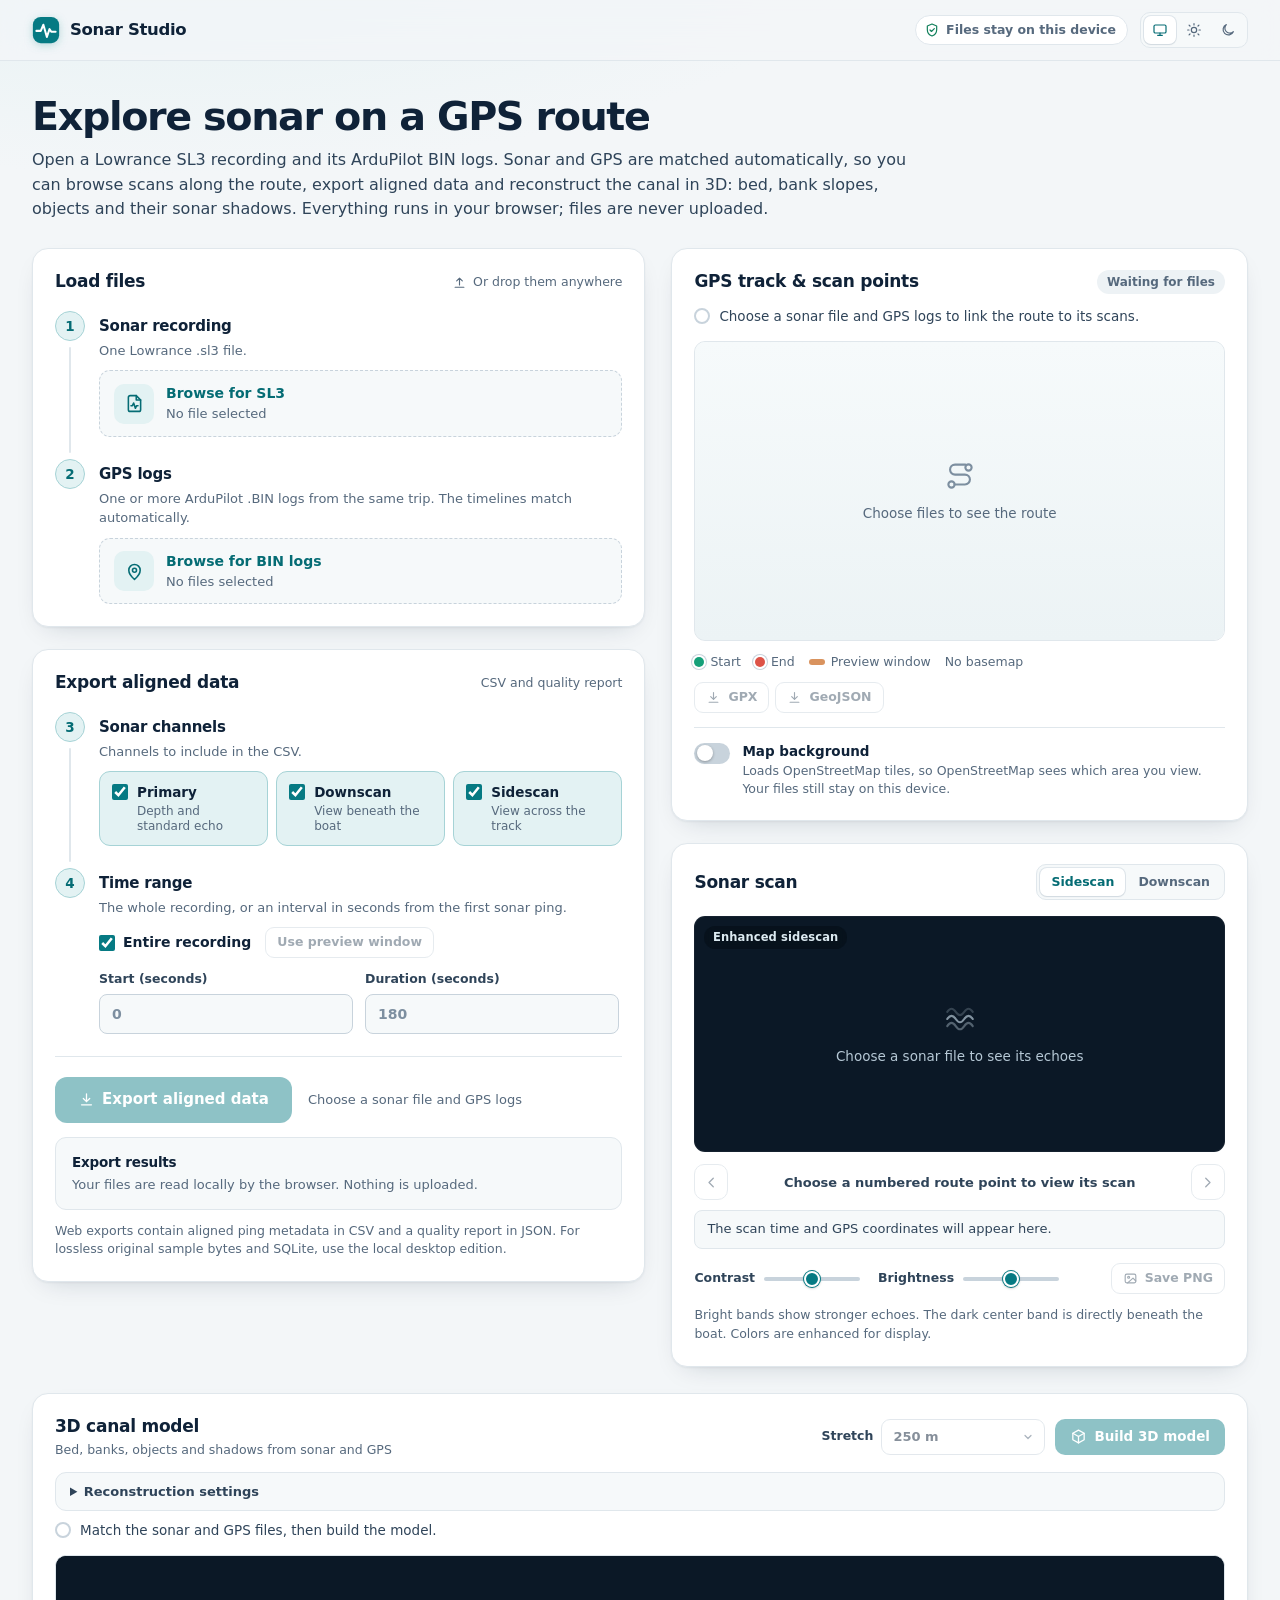
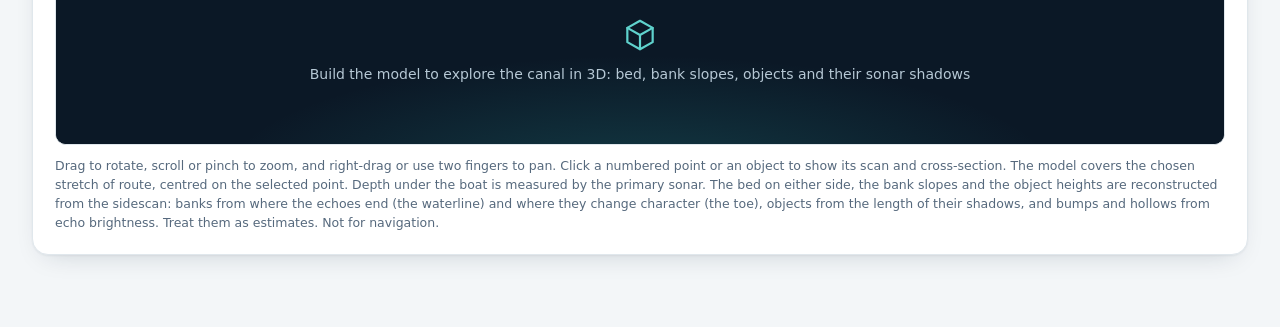
==== commit b6e4dbd6: "Canal 3D reconstruction: banks, objects and sonar shadows Publishes sonar-studio-web 26c45cb: the 3D" ====
--- a/index.html
+++ b/index.html
@@ -6,7 +6,7 @@
   <meta name="color-scheme" content="light dark">
   <meta name="theme-color" content="#f3f6f8" media="(prefers-color-scheme: light)">
   <meta name="theme-color" content="#0a121a" media="(prefers-color-scheme: dark)">
-  <meta name="description" content="Match Lowrance SL3 sonar scans to ArduPilot BIN GPS tracks, browse each scan on an interactive route and explore the seabed in 3D.">
+  <meta name="description" content="Match Lowrance SL3 sonar scans to ArduPilot BIN GPS tracks, browse each scan on an interactive route and reconstruct the canal or seabed in 3D.">
   <title>Sonar Studio Web — Explore sonar on a GPS route</title>
   <link rel="icon" type="image/svg+xml" href="./favicon.svg">
   <!-- Apply a saved theme choice before the first paint. -->
@@ -51,7 +51,7 @@
   <main class="page">
     <section class="hero">
       <h1>Explore sonar on a GPS route</h1>
-      <p>Open a Lowrance SL3 recording and its ArduPilot BIN logs. Sonar and GPS are matched automatically, so you can browse scans along the route, export aligned data and explore the seabed in 3D. Everything runs in your browser; files are never uploaded.</p>
+      <p>Open a Lowrance SL3 recording and its ArduPilot BIN logs. Sonar and GPS are matched automatically, so you can browse scans along the route, export aligned data and reconstruct the canal in 3D: bed, bank slopes, objects and their sonar shadows. Everything runs in your browser; files are never uploaded.</p>
     </section>
 
     <div class="workbench">
@@ -145,19 +145,43 @@
 
     <section class="card seabed-card" aria-labelledby="seabed-title">
       <header class="card-head">
-        <div class="card-title"><h2 id="seabed-title">3D seabed model</h2><span id="seabed-summary" class="card-hint">Sonar depth, sidescan and GPS combined</span></div>
-        <button type="button" id="build-seabed" class="btn btn-primary" disabled><svg class="icon" aria-hidden="true"><use href="#i-cube"/></svg>Build 3D model</button>
+        <div class="card-title"><h2 id="seabed-title">3D canal model</h2><span id="seabed-summary" class="card-hint">Bed, banks, objects and shadows from sonar and GPS</span></div>
+        <div class="build-controls">
+          <label class="select-field"><span>Stretch</span><select id="seabed-stretch" disabled><option value="100">100 m</option><option value="250" selected>250 m</option><option value="500">500 m</option><option value="all">Whole recording</option></select></label>
+          <button type="button" id="build-seabed" class="btn btn-primary" disabled><svg class="icon" aria-hidden="true"><use href="#i-cube"/></svg><span id="build-seabed-label">Build 3D model</span></button>
+        </div>
       </header>
+      <details class="seabed-settings" id="seabed-settings">
+        <summary>Reconstruction settings</summary>
+        <div class="settings-grid">
+          <label class="slider"><span>Transducer depth</span><input id="seabed-draft" type="range" min="0" max="1" step="0.05" value="0.2"><output id="seabed-draft-value" for="seabed-draft">0.20 m</output></label>
+          <label class="slider"><span>Shadow sensitivity</span><input id="seabed-sensitivity" type="range" min="0" max="1" step="0.05" value="0.5"><output id="seabed-sensitivity-value" for="seabed-sensitivity">50%</output></label>
+          <label class="slider"><span>Bed detail from shading</span><input id="seabed-shading" type="range" min="0" max="1" step="0.05" value="0.8"><output id="seabed-shading-value" for="seabed-shading">80%</output></label>
+        </div>
+        <p class="settings-note">Transducer depth is how far below the water surface the sonar sits. Higher shadow sensitivity finds fainter objects, and more false ones. Bed detail from shading adds bumps and hollows read from echo brightness. Changes apply when you rebuild.</p>
+      </details>
       <p id="seabed-status" class="status" data-state="idle" aria-live="polite">Match the sonar and GPS files, then build the model.</p>
-      <div id="seabed-view" class="seabed-view"><div class="seabed-empty" id="seabed-empty"><svg class="icon" aria-hidden="true"><use href="#i-cube"/></svg><p>Build the model to explore the seabed in 3D</p></div></div>
+      <div id="seabed-view" class="seabed-view"><div class="seabed-empty" id="seabed-empty"><svg class="icon" aria-hidden="true"><use href="#i-cube"/></svg><p>Build the model to explore the canal in 3D: bed, bank slopes, objects and their sonar shadows</p></div></div>
+      <div id="seabed-legend" class="seabed-legend" aria-label="Colour key"></div>
       <div class="seabed-tools">
-        <div class="segmented" role="radiogroup" aria-label="Seabed colouring"><label><input type="radio" name="seabed-texture" value="sonar" checked disabled><span>Sonar texture</span></label><label><input type="radio" name="seabed-texture" value="depth" disabled><span>Depth colours</span></label></div>
-        <label class="slider"><span>Vertical exaggeration</span><input id="seabed-exaggeration" type="range" min="1" max="20" step="0.5" value="5" disabled><output id="seabed-exaggeration-value" for="seabed-exaggeration">5×</output></label>
+        <div class="segmented" role="radiogroup" aria-label="Colour the model by"><label><input type="radio" name="seabed-colour" value="sonar" checked disabled><span>Sonar</span></label><label><input type="radio" name="seabed-colour" value="depth" disabled><span>Depth</span></label><label><input type="radio" name="seabed-colour" value="relief" disabled><span>Relief</span></label><label><input type="radio" name="seabed-colour" value="source" disabled><span>Source</span></label></div>
+        <div class="overlay-toggles" role="group" aria-label="Show on the model"><label class="check-label"><input id="seabed-contours" type="checkbox" checked disabled> Contours</label><label class="check-label"><input id="seabed-shadows" type="checkbox" disabled> Shadows</label><label class="check-label"><input id="seabed-objects" type="checkbox" checked disabled> Objects</label></div>
+        <label class="slider"><span>Vertical exaggeration</span><input id="seabed-exaggeration" type="range" min="1" max="20" step="0.5" value="3" disabled><output id="seabed-exaggeration-value" for="seabed-exaggeration">3×</output></label>
         <span class="tool-spacer"></span>
         <button type="button" id="seabed-reset" class="btn btn-secondary btn-sm" disabled><svg class="icon" aria-hidden="true"><use href="#i-reset"/></svg>Reset view</button>
         <button type="button" id="seabed-save" class="btn btn-secondary btn-sm" disabled><svg class="icon" aria-hidden="true"><use href="#i-image"/></svg>Save PNG</button>
       </div>
-      <p class="guide">Drag to rotate, scroll or pinch to zoom, and right-drag or use two fingers to pan. Click a numbered point to show its scan in the Sonar scan panel. Depth comes from the primary sonar along the route and is interpolated between survey lines. The sonar texture lays each sidescan ping across the track, assuming a flat seabed. Not for navigation.</p>
+      <div class="seabed-detail">
+        <section class="section-panel" aria-labelledby="section-title">
+          <div class="panel-head"><h3 id="section-title">Cross-section</h3><span id="section-caption" class="card-hint">At the selected point</span></div>
+          <div id="section-chart" class="section-chart"></div>
+        </section>
+        <section class="objects-panel" aria-labelledby="objects-title">
+          <div class="panel-head"><h3 id="objects-title">Detected objects</h3><span id="objects-caption" class="card-hint">From their sonar shadows</span></div>
+          <div class="table-wrap"><table id="objects-table" class="objects-table"><thead><tr><th scope="col">#</th><th scope="col">Type</th><th scope="col">Height</th><th scope="col">Size</th><th scope="col">Position</th><th scope="col">Along</th></tr></thead><tbody></tbody></table><p id="objects-empty" class="objects-empty">No objects detected in this stretch.</p></div>
+        </section>
+      </div>
+      <p class="guide">Drag to rotate, scroll or pinch to zoom, and right-drag or use two fingers to pan. Click a numbered point or an object to show its scan and cross-section. The model covers the chosen stretch of route, centred on the selected point. Depth under the boat is measured by the primary sonar. The bed on either side, the bank slopes and the object heights are reconstructed from the sidescan: banks from where the echoes end (the waterline) and where they change character (the toe), objects from the length of their shadows, and bumps and hollows from echo brightness. Treat them as estimates. Not for navigation.</p>
     </section>
   </main>
   <div id="drop-overlay" class="drop-overlay" hidden><div><svg class="icon" aria-hidden="true"><use href="#i-upload"/></svg>Drop SL3 and BIN files to load them</div></div>
--- a/app.css
+++ b/app.css
@@ -19,6 +19,9 @@
   --shadow:0 1px 2px rgb(15 34 56/.05),0 10px 28px -14px rgb(15 34 56/.22);
   --shadow-lg:0 30px 70px -24px rgb(15 34 56/.45);
   --radius:16px;--radius-md:11px;--radius-sm:8px;
+  /* Cross-section chart: bed, smooth canal shape and measured depth (validated categorical slots 1-3). */
+  --chart-bed:#2a78d6;--chart-shape:#eb6834;--chart-measured:#1baf7a;
+  --chart-water:rgb(42 120 214/.1);--chart-ground:rgb(138 125 98/.16);
 }
 @media (prefers-color-scheme:dark){:root:not([data-theme="light"]){
   color-scheme:dark;
@@ -37,6 +40,8 @@
   --shadow-sm:0 1px 2px rgb(0 0 0/.35);
   --shadow:0 1px 2px rgb(0 0 0/.3),0 12px 30px -16px rgb(0 0 0/.7);
   --shadow-lg:0 30px 70px -24px rgb(0 0 0/.8);
+  --chart-bed:#3987e5;--chart-shape:#d95926;--chart-measured:#199e70;
+  --chart-water:rgb(57 135 229/.13);--chart-ground:rgb(138 125 98/.2);
 }}
 :root[data-theme="dark"]{
   color-scheme:dark;
@@ -55,6 +60,8 @@
   --shadow-sm:0 1px 2px rgb(0 0 0/.35);
   --shadow:0 1px 2px rgb(0 0 0/.3),0 12px 30px -16px rgb(0 0 0/.7);
   --shadow-lg:0 30px 70px -24px rgb(0 0 0/.8);
+  --chart-bed:#3987e5;--chart-shape:#d95926;--chart-measured:#199e70;
+  --chart-water:rgb(57 135 229/.13);--chart-ground:rgb(138 125 98/.2);
 }
 :root[data-theme="light"]{color-scheme:light}
 
@@ -288,8 +295,64 @@
 .seabed-empty{position:absolute;inset:0;z-index:1;display:flex;flex-direction:column;align-items:center;justify-content:center;gap:10px;padding:20px;text-align:center;color:var(--viz-ink);font-size:14px;background:radial-gradient(600px 180px at 50% 120%,rgb(47 182 179/.22),transparent 70%),var(--viz)}
 .seabed-empty .icon{width:38px;height:38px;stroke-width:1.4;color:#5fd2cd}
 .seabed-tools{display:flex;align-items:center;flex-wrap:wrap;gap:10px 18px;margin-top:14px}
-.seabed-card:has(.seabed-empty:not([hidden])) .seabed-tools{display:none}
+.seabed-card:has(.seabed-empty:not([hidden])) :is(.seabed-tools,.seabed-legend,.seabed-detail){display:none}
 .tool-spacer{flex:1}
+.build-controls{display:flex;align-items:center;gap:10px;flex-wrap:wrap}
+.select-field{display:inline-flex;align-items:center;gap:8px;font-size:12.5px;font-weight:600;color:var(--ink-2)}
+.select-field select{height:36px;padding:0 30px 0 11px;border:1px solid var(--line-strong);border-radius:9px;background:var(--surface) url("data:image/svg+xml,%3Csvg xmlns='http://www.w3.org/2000/svg' width='12' height='12' viewBox='0 0 24 24' fill='none' stroke='%2356697d' stroke-width='2.4' stroke-linecap='round' stroke-linejoin='round'%3E%3Cpath d='m6 9 6 6 6-6'/%3E%3C/svg%3E") no-repeat right 10px center;color:var(--ink);font:inherit;font-size:13px;font-weight:600;-webkit-appearance:none;appearance:none;cursor:pointer}
+.select-field select:focus-visible{outline:3px solid var(--focus);outline-offset:1px}
+.select-field select:disabled{opacity:.5;cursor:not-allowed}
+.seabed-settings{margin:-4px 0 14px;border:1px solid var(--line);border-radius:var(--radius-md);background:var(--surface-2)}
+.seabed-settings summary{padding:9px 14px;font-size:13px;font-weight:650;color:var(--ink-2);cursor:pointer;border-radius:var(--radius-md)}
+.seabed-settings summary:focus-visible{outline:3px solid var(--focus);outline-offset:1px}
+.seabed-settings[open] summary{border-bottom:1px solid var(--line);border-radius:var(--radius-md) var(--radius-md) 0 0}
+.settings-grid{display:flex;flex-wrap:wrap;gap:12px 26px;padding:14px 14px 4px}
+.settings-note{padding:6px 14px 12px;font-size:12.5px;line-height:1.5;color:var(--muted)}
+.seabed-legend{display:flex;align-items:center;flex-wrap:wrap;gap:6px 16px;margin-top:10px;font-size:12.5px;color:var(--muted)}
+.seabed-legend .key{display:inline-flex;align-items:center;gap:7px}
+.seabed-legend .swatch{width:12px;height:12px;border-radius:3px;box-shadow:inset 0 0 0 1px rgb(0 0 0/.12)}
+.seabed-legend .ramp{width:120px;height:10px;border-radius:5px;box-shadow:inset 0 0 0 1px rgb(0 0 0/.12)}
+.seabed-legend .line-key{width:18px;height:0;border-top:2px solid}
+.seabed-legend .note{color:var(--faint)}
+/* Overlay keys sit on a small patch of the 3D view's dark background, in the colours used there. */
+.seabed-legend .chip{position:relative;display:inline-block;width:22px;height:14px;border-radius:4px;background:var(--viz)}
+.seabed-legend .chip:after{content:"";position:absolute}
+.seabed-legend .chip-line:after{left:3px;right:3px;top:6px;border-top:2px solid var(--mark)}
+.seabed-legend .chip-fill:after{inset:3px 6px;border-radius:2px;background:var(--mark)}
+.seabed-legend .chip-label:after{inset:3px 4px;border-radius:3px;border:1.5px solid var(--mark)}
+.overlay-toggles{display:inline-flex;align-items:center;gap:14px}
+.overlay-toggles .check-label{font-size:13px}
+.seabed-detail{display:grid;grid-template-columns:minmax(0,1.35fr) minmax(0,1fr);gap:18px;margin-top:18px}
+.section-panel,.objects-panel{min-width:0;padding:14px 16px 12px;border:1px solid var(--line);border-radius:var(--radius-md);background:var(--surface-2)}
+.panel-head{display:flex;align-items:baseline;justify-content:space-between;gap:10px;flex-wrap:wrap;margin-bottom:8px}
+.panel-head h3{font-size:14px;font-weight:700;color:var(--ink)}
+.section-chart{position:relative;min-height:220px}
+.section-chart svg{display:block;width:100%;height:auto;overflow:visible}
+.section-chart svg:focus-visible{outline:3px solid var(--focus);outline-offset:4px;border-radius:6px}
+.section-chart .axis text,.section-chart .annotation{font-size:11px;fill:var(--muted);font-variant-numeric:tabular-nums}
+.section-chart .grid line{stroke:var(--line);stroke-width:1}
+.section-chart .axis line,.section-chart .surface-line{stroke:var(--line-strong);stroke-width:1}
+.section-chart .label{font-size:11.5px;font-weight:650;fill:var(--ink-2)}
+.section-chart .empty{display:grid;place-items:center;min-height:220px;font-size:13px;color:var(--muted);text-align:center}
+.chart-legend{display:flex;flex-wrap:wrap;gap:4px 14px;margin-top:6px;font-size:12px;color:var(--muted)}
+.chart-legend span{display:inline-flex;align-items:center;gap:6px}
+.chart-legend i{display:inline-block;width:16px;border-top:2px solid}
+.chart-legend i.dot{width:9px;height:9px;border:0;border-radius:50%}
+.chart-tooltip{position:absolute;z-index:2;pointer-events:none;min-width:150px;padding:8px 10px;border:1px solid var(--line);border-radius:9px;background:var(--raised);box-shadow:var(--shadow);font-size:12px;color:var(--muted);line-height:1.45}
+.chart-tooltip strong{color:var(--ink);font-variant-numeric:tabular-nums}
+.chart-tooltip .row{display:flex;align-items:center;gap:7px}
+.chart-tooltip .row i{display:inline-block;width:12px;border-top:2px solid}
+.table-wrap{max-height:268px;overflow:auto}
+.objects-table{width:100%;border-collapse:collapse;font-size:12.5px;font-variant-numeric:tabular-nums}
+.objects-table th{position:sticky;top:0;padding:6px 8px;background:var(--surface-2);border-bottom:1px solid var(--line-strong);text-align:left;font-weight:650;color:var(--muted);white-space:nowrap}
+.objects-table td{padding:7px 8px;border-bottom:1px solid var(--line);color:var(--ink-2);white-space:nowrap}
+.objects-table tbody tr{cursor:pointer}
+.objects-table tbody tr:hover td{background:var(--surface-3)}
+.objects-table tbody tr:focus-visible{outline:3px solid var(--focus);outline-offset:-3px}
+.objects-table tr[aria-selected="true"] td{background:var(--select-soft);color:var(--ink)}
+.objects-empty{padding:18px 8px;font-size:13px;color:var(--muted);text-align:center}
+.objects-table:has(tbody tr)+.objects-empty{display:none}
+.objects-table:not(:has(tbody tr)){display:none}
 
 /* ---------- Drag and drop ---------- */
 .drop-overlay{position:fixed;inset:0;z-index:5000;display:grid;place-items:center;padding:24px;background:color-mix(in srgb,var(--bg) 55%,transparent);backdrop-filter:blur(6px);-webkit-backdrop-filter:blur(6px);pointer-events:none}
@@ -304,6 +367,9 @@
 }
 @media (max-width:760px){
   .insights{display:flex}
+}
+@media (max-width:900px){
+  .seabed-detail{grid-template-columns:minmax(0,1fr)}
 }
 @media (max-width:640px){
   .topbar-inner{height:56px;padding:0 16px}
@@ -319,6 +385,8 @@
   .preview-frame{height:200px}
   .seabed-card{margin-top:16px}
   .seabed-view{height:380px}
+  .seabed-detail{grid-template-columns:minmax(0,1fr)}
+  .build-controls{width:100%}.build-controls .btn{flex:1}
   .action-row .btn-lg{width:100%}
   .preview-tools .btn{margin-left:0}
   .preview-tools .slider,.seabed-tools .slider{width:100%}
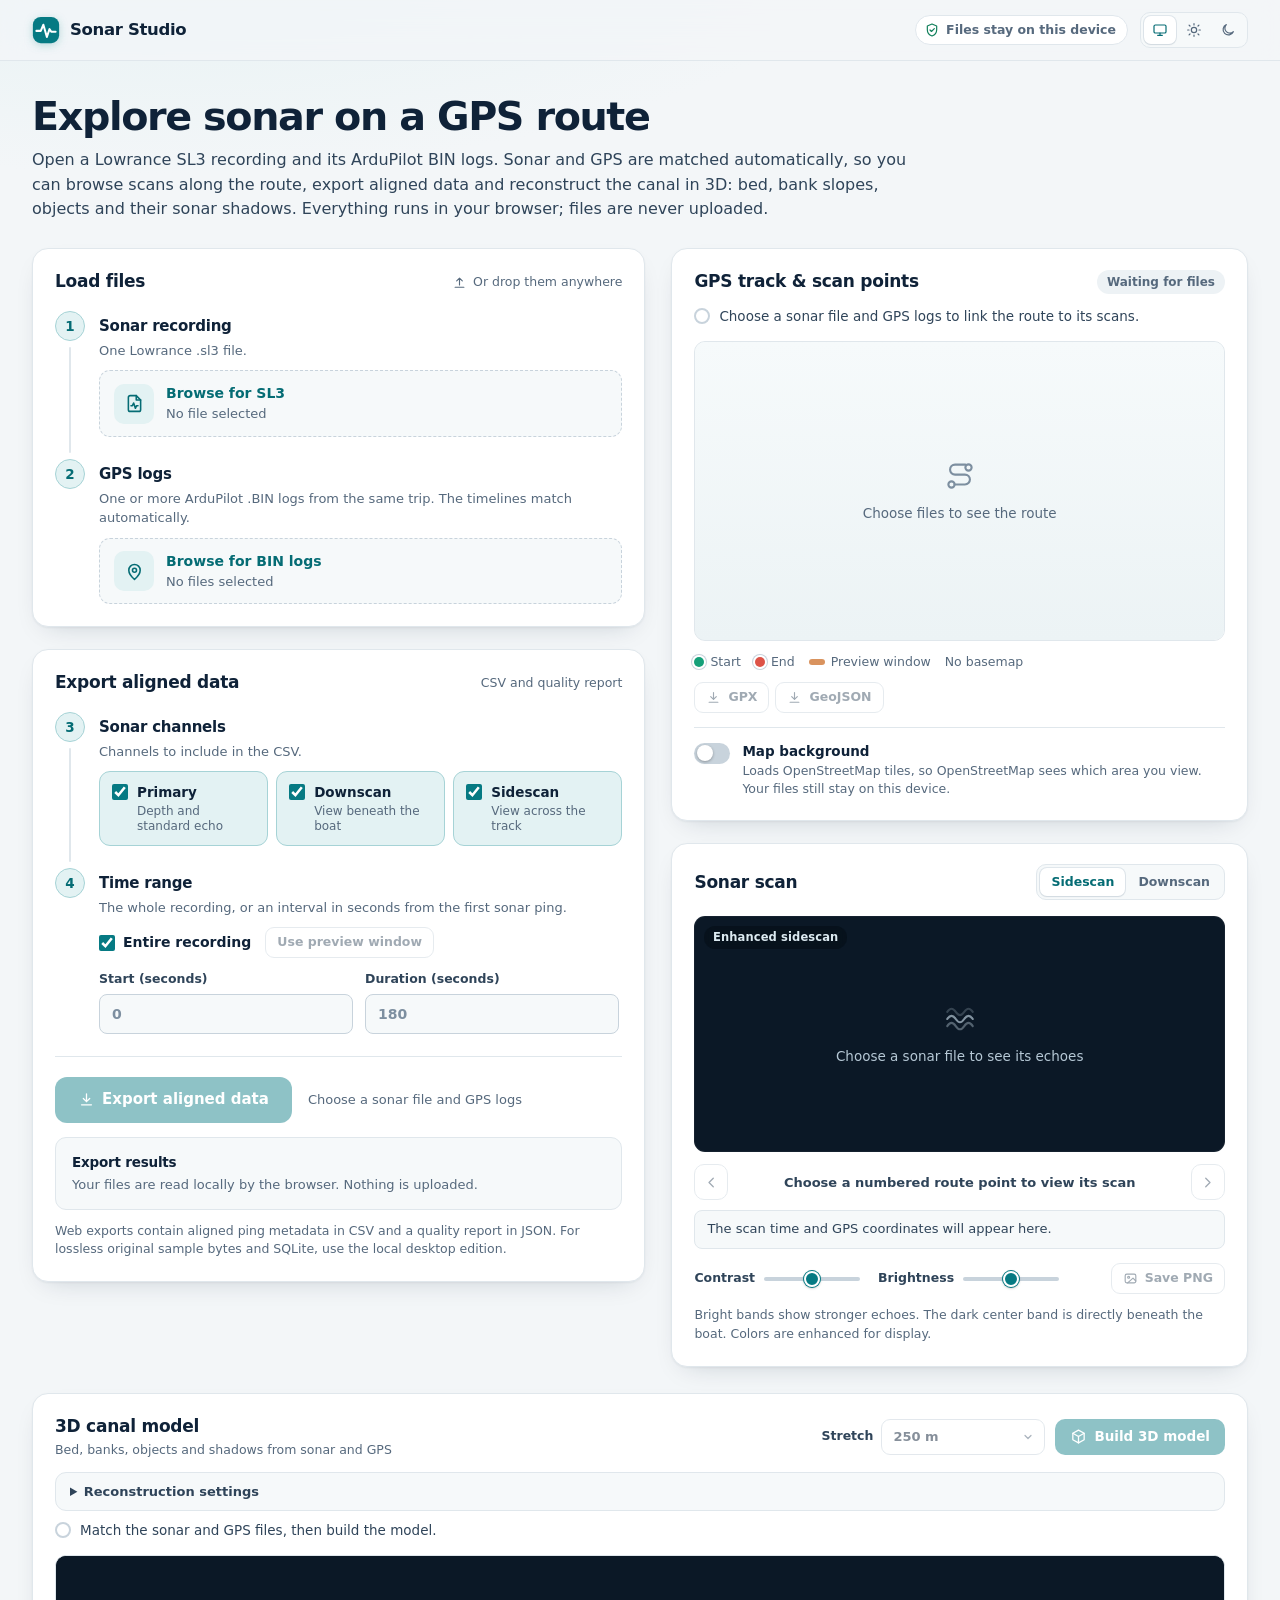
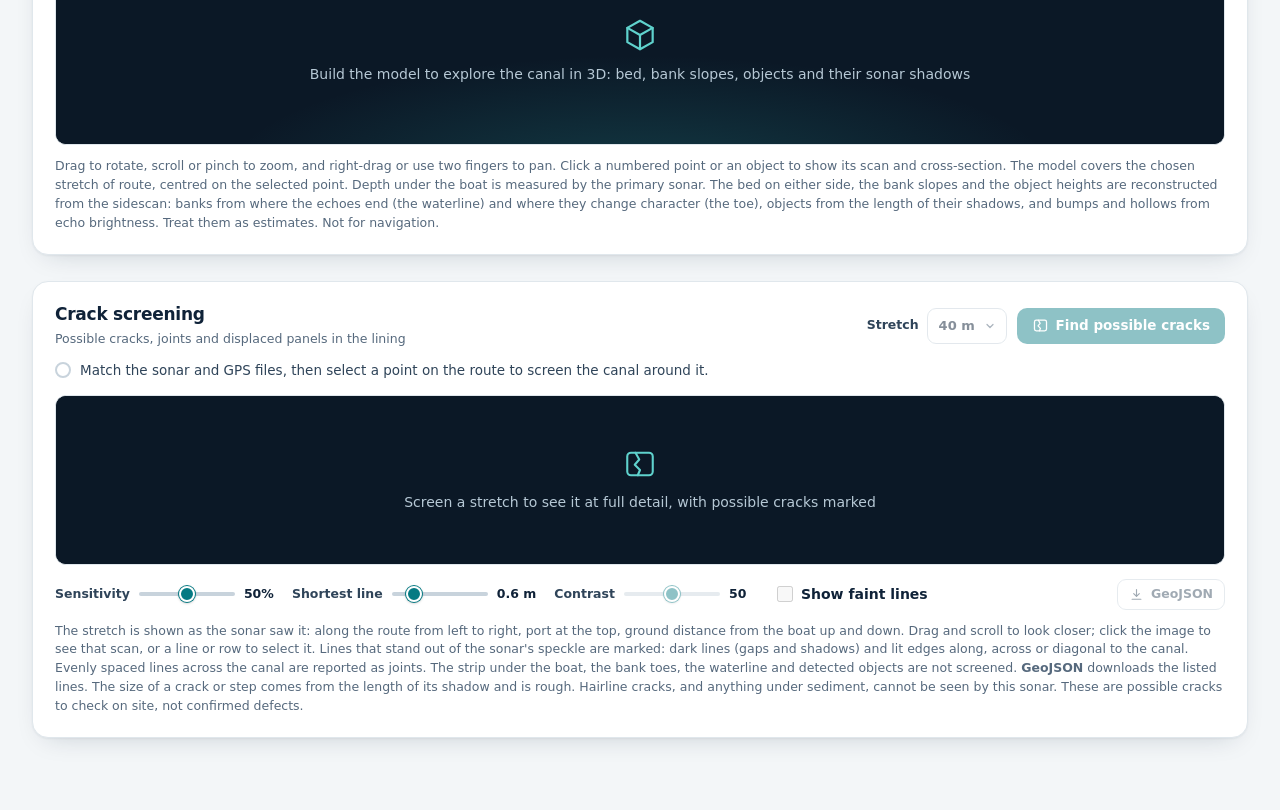
==== commit cd723647: "Crack screening: possible cracks, joints and displaced panels A new panel screens a short stretch of" ====
--- a/index.html
+++ b/index.html
@@ -33,6 +33,7 @@
     <symbol id="i-left" viewBox="0 0 24 24"><path d="m14.5 6-6 6 6 6"/></symbol>
     <symbol id="i-right" viewBox="0 0 24 24"><path d="m9.5 6 6 6-6 6"/></symbol>
     <symbol id="i-route" viewBox="0 0 24 24"><circle cx="6" cy="18" r="2.2"/><circle cx="18" cy="6" r="2.2"/><path d="M8.2 18h7.3a3.5 3.5 0 0 0 0-7h-7a3.5 3.5 0 0 1 0-7h7.3"/></symbol>
+    <symbol id="i-crack" viewBox="0 0 24 24"><rect x="3.5" y="4.5" width="17" height="15" rx="2.5"/><path d="m9 4.5 2.5 4.5-3 3.5 3.5 3.5-1.5 3.5"/></symbol>
     <symbol id="i-upload" viewBox="0 0 24 24"><path d="M12 16V5m0 0L7.5 9.5M12 5l4.5 4.5"/><path d="M5 19.5h14"/></symbol>
   </svg>
 
@@ -183,6 +184,29 @@
       </div>
       <p class="guide">Drag to rotate, scroll or pinch to zoom, and right-drag or use two fingers to pan. Click a numbered point or an object to show its scan and cross-section. The model covers the chosen stretch of route, centred on the selected point. Depth under the boat is measured by the primary sonar. The bed on either side, the bank slopes and the object heights are reconstructed from the sidescan: banks from where the echoes end (the waterline) and where they change character (the toe), objects from the length of their shadows, and bumps and hollows from echo brightness. Treat them as estimates. Not for navigation.</p>
     </section>
+
+    <section class="card crack-card" aria-labelledby="crack-title">
+      <header class="card-head">
+        <div class="card-title"><h2 id="crack-title">Crack screening</h2><span id="crack-summary" class="card-hint">Possible cracks, joints and displaced panels in the lining</span></div>
+        <div class="build-controls">
+          <label class="select-field"><span>Stretch</span><select id="crack-stretch" disabled><option value="20">20 m</option><option value="40" selected>40 m</option><option value="60">60 m</option></select></label>
+          <button type="button" id="find-cracks" class="btn btn-primary" disabled><svg class="icon" aria-hidden="true"><use href="#i-crack"/></svg><span id="find-cracks-label">Find possible cracks</span></button>
+        </div>
+      </header>
+      <p id="crack-status" class="status" data-state="idle" aria-live="polite">Match the sonar and GPS files, then select a point on the route to screen the canal around it.</p>
+      <div id="crack-view" class="crack-view"><div class="crack-empty" id="crack-empty"><svg class="icon" aria-hidden="true"><use href="#i-crack"/></svg><p>Screen a stretch to see it at full detail, with possible cracks marked</p></div></div>
+      <div id="crack-legend" class="seabed-legend crack-legend" aria-label="Line key"></div>
+      <div class="seabed-tools crack-tools">
+        <label class="slider"><span>Sensitivity</span><input id="crack-sensitivity" type="range" min="0" max="1" step="0.05" value="0.5"><output id="crack-sensitivity-value" for="crack-sensitivity">50%</output></label>
+        <label class="slider"><span>Shortest line</span><input id="crack-min-length" type="range" min="0.3" max="2" step="0.1" value="0.6"><output id="crack-min-length-value" for="crack-min-length">0.6 m</output></label>
+        <label class="slider"><span>Contrast</span><input id="crack-contrast" type="range" min="0" max="100" value="50" disabled><output id="crack-contrast-value" for="crack-contrast">50</output></label>
+        <label class="check-label"><input id="crack-show-low" type="checkbox" disabled> Show faint lines</label>
+        <span class="tool-spacer"></span>
+        <button type="button" id="crack-download" class="btn btn-secondary btn-sm" disabled><svg class="icon" aria-hidden="true"><use href="#i-download"/></svg>GeoJSON</button>
+      </div>
+      <div class="table-wrap crack-table-wrap"><table id="crack-table" class="objects-table crack-table"><thead><tr><th scope="col">#</th><th scope="col">What</th><th scope="col">Runs</th><th scope="col">Length</th><th scope="col">Size</th><th scope="col">Position</th><th scope="col">Along</th><th scope="col">Confidence</th></tr></thead><tbody></tbody></table><p class="objects-empty">No likely or possible cracks in this stretch.</p></div>
+      <p class="guide">The stretch is shown as the sonar saw it: along the route from left to right, port at the top, ground distance from the boat up and down. Drag and scroll to look closer; click the image to see that scan, or a line or row to select it. Lines that stand out of the sonar's speckle are marked: dark lines (gaps and shadows) and lit edges along, across or diagonal to the canal. Evenly spaced lines across the canal are reported as joints. The strip under the boat, the bank toes, the waterline and detected objects are not screened. <strong>GeoJSON</strong> downloads the listed lines. The size of a crack or step comes from the length of its shadow and is rough. Hairline cracks, and anything under sediment, cannot be seen by this sonar. These are possible cracks to check on site, not confirmed defects.</p>
+    </section>
   </main>
   <div id="drop-overlay" class="drop-overlay" hidden><div><svg class="icon" aria-hidden="true"><use href="#i-upload"/></svg>Drop SL3 and BIN files to load them</div></div>
 </body>
--- a/app.css
+++ b/app.css
@@ -318,6 +318,8 @@
 .seabed-legend .chip{position:relative;display:inline-block;width:22px;height:14px;border-radius:4px;background:var(--viz)}
 .seabed-legend .chip:after{content:"";position:absolute}
 .seabed-legend .chip-line:after{left:3px;right:3px;top:6px;border-top:2px solid var(--mark)}
+.seabed-legend .chip-line[data-dash=dashed]:after{border-top-style:dashed}
+.seabed-legend .chip-line[data-dash=dotted]:after{border-top-style:dotted}
 .seabed-legend .chip-fill:after{inset:3px 6px;border-radius:2px;background:var(--mark)}
 .seabed-legend .chip-label:after{inset:3px 4px;border-radius:3px;border:1.5px solid var(--mark)}
 .overlay-toggles{display:inline-flex;align-items:center;gap:14px}
@@ -351,6 +353,27 @@
 .objects-table tbody tr:focus-visible{outline:3px solid var(--focus);outline-offset:-3px}
 .objects-table tr[aria-selected="true"] td{background:var(--select-soft);color:var(--ink)}
 .objects-empty{padding:18px 8px;font-size:13px;color:var(--muted);text-align:center}
+/* ---------- Crack screening ---------- */
+.crack-card{margin-top:26px}
+.crack-view{position:relative;height:420px;border:1px solid var(--line);border-radius:var(--radius-md);overflow:hidden;background:var(--viz)}
+.crack-view:has(.crack-empty:not([hidden])){height:170px}
+.crack-view .leaflet-container,.crack-view.leaflet-container{background:var(--viz);font:inherit}
+.crack-empty{position:absolute;inset:0;z-index:500;display:flex;flex-direction:column;align-items:center;justify-content:center;gap:10px;padding:20px;text-align:center;color:var(--viz-ink);font-size:14px;background:var(--viz)}
+.crack-empty .icon{width:36px;height:36px;stroke-width:1.4;color:#5fd2cd}
+.crack-card:has(.crack-empty:not([hidden])) :is(.crack-legend,.crack-table-wrap){display:none}
+.inspect-image{image-rendering:pixelated}
+.inspect-label{background:none;border:0}
+.inspect-label span{display:inline-grid;place-items:center;min-width:20px;height:20px;padding:0 5px;border-radius:10px;background:#101418;color:#fff;font-size:11.5px;font-weight:700;box-shadow:0 0 0 2px var(--mark);transform:translate(-50%,calc(-100% - 7px));white-space:nowrap}
+.inspect-label.is-selected span{background:#fff;color:#101418;box-shadow:0 0 0 3px var(--mark)}
+.inspect-tooltip{font-size:12px}
+.crack-table-wrap{margin-top:12px}
+.crack-table .level{display:inline-flex;align-items:center;gap:6px}
+.crack-table .level i{width:18px;border-top:3px solid var(--line-strong)}
+.crack-table .level-high i{border-top-style:solid;border-top-color:var(--ink)}
+.crack-table .level-medium i{border-top-style:dashed;border-top-color:var(--ink-2)}
+.crack-table .level-low i{border-top-style:dotted;border-top-color:var(--muted)}
+.crack-table .kind{display:inline-flex;align-items:center;gap:7px}
+.crack-table .kind i{width:14px;height:0;border-top:3px solid var(--mark);box-shadow:0 0 0 1px rgb(0 0 0/.35)}
 .objects-table:has(tbody tr)+.objects-empty{display:none}
 .objects-table:not(:has(tbody tr)){display:none}
 
@@ -385,6 +408,8 @@
   .preview-frame{height:200px}
   .seabed-card{margin-top:16px}
   .seabed-view{height:380px}
+  .crack-view{height:320px}
+  .crack-card{margin-top:16px}
   .seabed-detail{grid-template-columns:minmax(0,1fr)}
   .build-controls{width:100%}.build-controls .btn{flex:1}
   .action-row .btn-lg{width:100%}
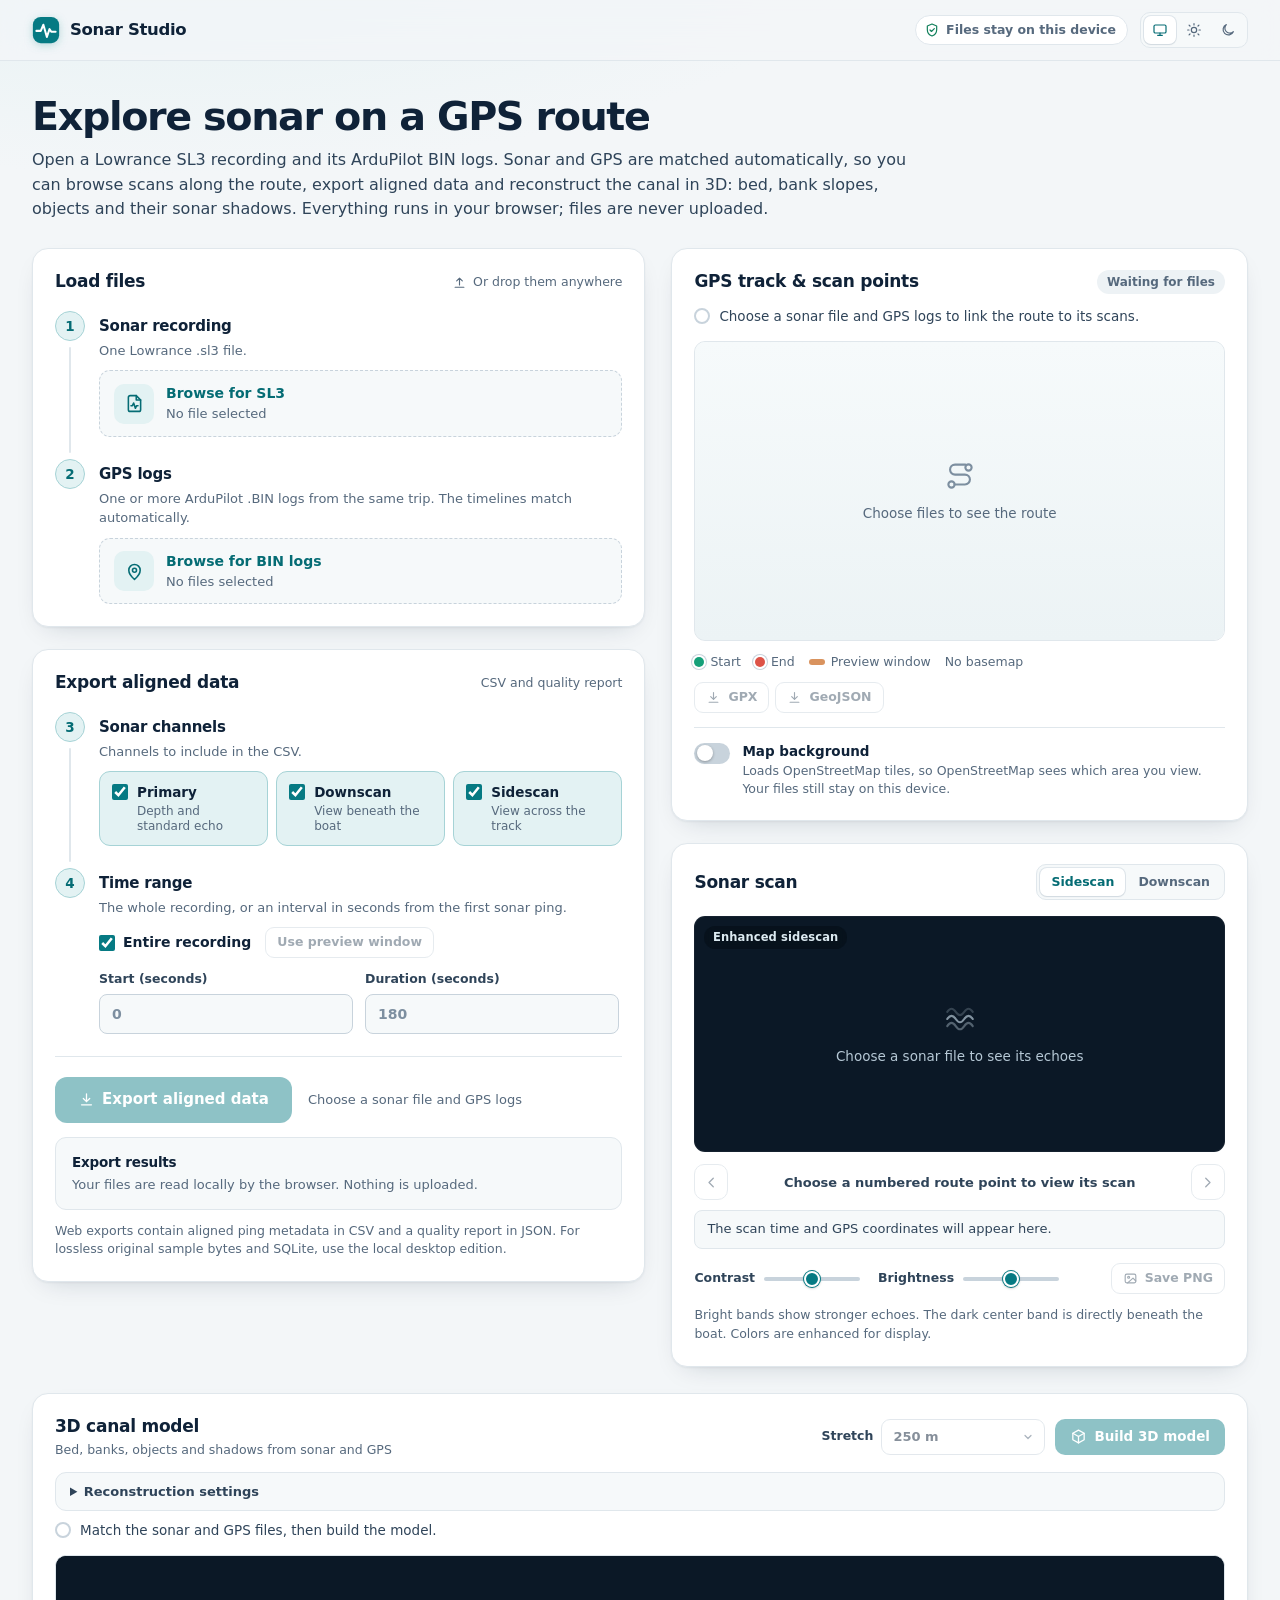
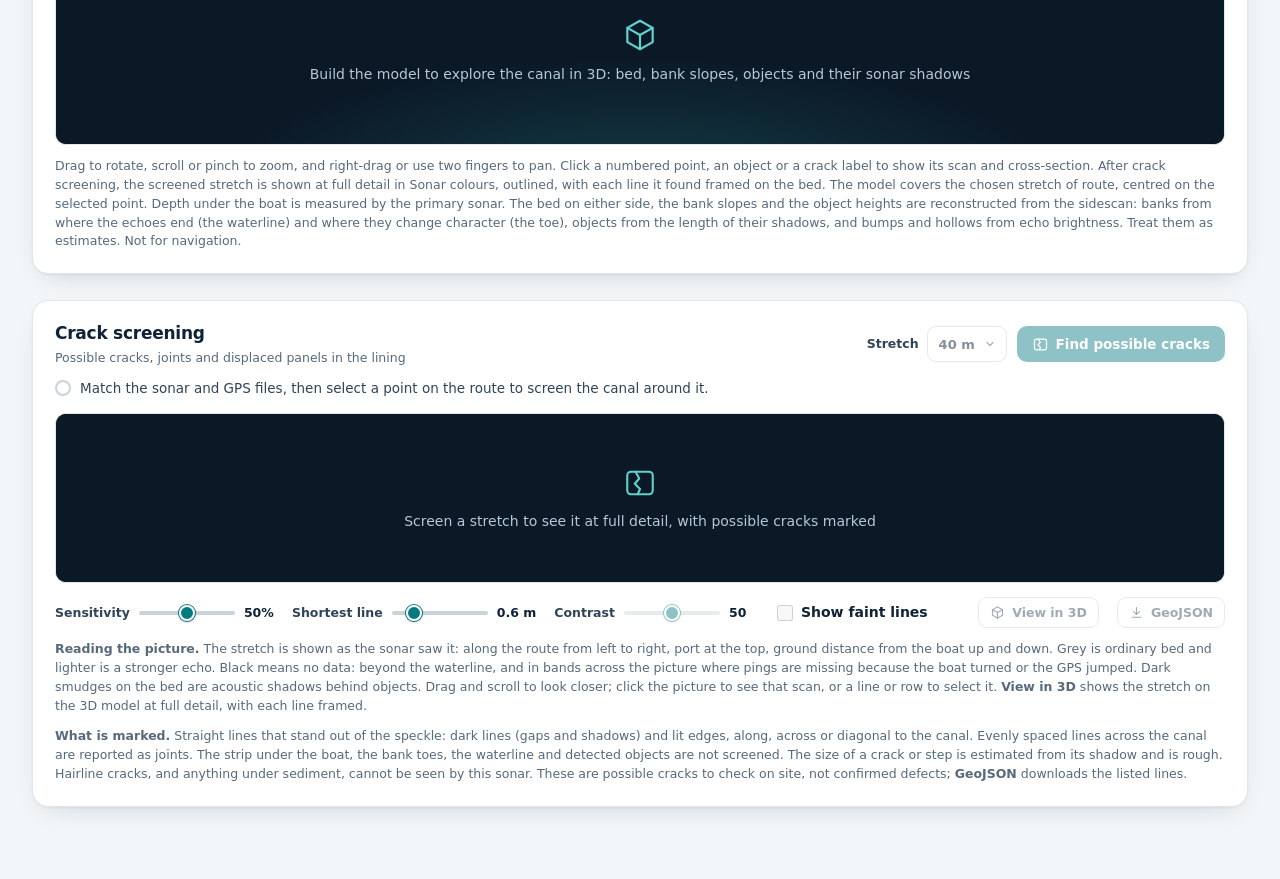
==== commit d76e7793: "Show crack screening on the 3D model; versioned files View in 3D lays the screened stretch on the 3D" ====
--- a/index.html
+++ b/index.html
@@ -12,10 +12,10 @@
   <!-- Apply a saved theme choice before the first paint. -->
   <script>try{const theme=localStorage.getItem('sonar-studio-theme');if(theme==='light'||theme==='dark')document.documentElement.dataset.theme=theme;}catch{}</script>
   <link rel="stylesheet" href="./vendor/leaflet/leaflet.css">
-  <link rel="stylesheet" href="./app.css">
+  <link rel="stylesheet" href="./app.css?v=e671d690ea">
   <script defer src="./vendor/leaflet/leaflet.js"></script>
   <script type="importmap">{"imports":{"three":"./vendor/three/three.module.js"}}</script>
-  <script type="module" src="./app.js"></script>
+  <script type="module" src="./app.js?v=e671d690ea"></script>
 </head>
 <body>
   <svg class="icon-sprite" aria-hidden="true">
@@ -166,7 +166,7 @@
       <div id="seabed-legend" class="seabed-legend" aria-label="Colour key"></div>
       <div class="seabed-tools">
         <div class="segmented" role="radiogroup" aria-label="Colour the model by"><label><input type="radio" name="seabed-colour" value="sonar" checked disabled><span>Sonar</span></label><label><input type="radio" name="seabed-colour" value="depth" disabled><span>Depth</span></label><label><input type="radio" name="seabed-colour" value="relief" disabled><span>Relief</span></label><label><input type="radio" name="seabed-colour" value="source" disabled><span>Source</span></label></div>
-        <div class="overlay-toggles" role="group" aria-label="Show on the model"><label class="check-label"><input id="seabed-contours" type="checkbox" checked disabled> Contours</label><label class="check-label"><input id="seabed-shadows" type="checkbox" disabled> Shadows</label><label class="check-label"><input id="seabed-objects" type="checkbox" checked disabled> Objects</label></div>
+        <div class="overlay-toggles" role="group" aria-label="Show on the model"><label class="check-label"><input id="seabed-contours" type="checkbox" checked disabled> Contours</label><label class="check-label"><input id="seabed-shadows" type="checkbox" disabled> Shadows</label><label class="check-label"><input id="seabed-objects" type="checkbox" checked disabled> Objects</label><label class="check-label"><input id="seabed-cracks" type="checkbox" checked disabled> Cracks</label></div>
         <label class="slider"><span>Vertical exaggeration</span><input id="seabed-exaggeration" type="range" min="1" max="20" step="0.5" value="3" disabled><output id="seabed-exaggeration-value" for="seabed-exaggeration">3×</output></label>
         <span class="tool-spacer"></span>
         <button type="button" id="seabed-reset" class="btn btn-secondary btn-sm" disabled><svg class="icon" aria-hidden="true"><use href="#i-reset"/></svg>Reset view</button>
@@ -182,7 +182,7 @@
           <div class="table-wrap"><table id="objects-table" class="objects-table"><thead><tr><th scope="col">#</th><th scope="col">Type</th><th scope="col">Height</th><th scope="col">Size</th><th scope="col">Position</th><th scope="col">Along</th></tr></thead><tbody></tbody></table><p id="objects-empty" class="objects-empty">No objects detected in this stretch.</p></div>
         </section>
       </div>
-      <p class="guide">Drag to rotate, scroll or pinch to zoom, and right-drag or use two fingers to pan. Click a numbered point or an object to show its scan and cross-section. The model covers the chosen stretch of route, centred on the selected point. Depth under the boat is measured by the primary sonar. The bed on either side, the bank slopes and the object heights are reconstructed from the sidescan: banks from where the echoes end (the waterline) and where they change character (the toe), objects from the length of their shadows, and bumps and hollows from echo brightness. Treat them as estimates. Not for navigation.</p>
+      <p class="guide">Drag to rotate, scroll or pinch to zoom, and right-drag or use two fingers to pan. Click a numbered point, an object or a crack label to show its scan and cross-section. After crack screening, the screened stretch is shown at full detail in Sonar colours, outlined, with each line it found framed on the bed. The model covers the chosen stretch of route, centred on the selected point. Depth under the boat is measured by the primary sonar. The bed on either side, the bank slopes and the object heights are reconstructed from the sidescan: banks from where the echoes end (the waterline) and where they change character (the toe), objects from the length of their shadows, and bumps and hollows from echo brightness. Treat them as estimates. Not for navigation.</p>
     </section>
 
     <section class="card crack-card" aria-labelledby="crack-title">
@@ -202,10 +202,12 @@
         <label class="slider"><span>Contrast</span><input id="crack-contrast" type="range" min="0" max="100" value="50" disabled><output id="crack-contrast-value" for="crack-contrast">50</output></label>
         <label class="check-label"><input id="crack-show-low" type="checkbox" disabled> Show faint lines</label>
         <span class="tool-spacer"></span>
+        <button type="button" id="crack-3d" class="btn btn-secondary btn-sm" disabled><svg class="icon" aria-hidden="true"><use href="#i-cube"/></svg>View in 3D</button>
         <button type="button" id="crack-download" class="btn btn-secondary btn-sm" disabled><svg class="icon" aria-hidden="true"><use href="#i-download"/></svg>GeoJSON</button>
       </div>
-      <div class="table-wrap crack-table-wrap"><table id="crack-table" class="objects-table crack-table"><thead><tr><th scope="col">#</th><th scope="col">What</th><th scope="col">Runs</th><th scope="col">Length</th><th scope="col">Size</th><th scope="col">Position</th><th scope="col">Along</th><th scope="col">Confidence</th></tr></thead><tbody></tbody></table><p class="objects-empty">No likely or possible cracks in this stretch.</p></div>
-      <p class="guide">The stretch is shown as the sonar saw it: along the route from left to right, port at the top, ground distance from the boat up and down. Drag and scroll to look closer; click the image to see that scan, or a line or row to select it. Lines that stand out of the sonar's speckle are marked: dark lines (gaps and shadows) and lit edges along, across or diagonal to the canal. Evenly spaced lines across the canal are reported as joints. The strip under the boat, the bank toes, the waterline and detected objects are not screened. <strong>GeoJSON</strong> downloads the listed lines. The size of a crack or step comes from the length of its shadow and is rough. Hairline cracks, and anything under sediment, cannot be seen by this sonar. These are possible cracks to check on site, not confirmed defects.</p>
+      <div class="table-wrap crack-table-wrap"><table id="crack-table" class="objects-table crack-table"><thead><tr><th scope="col">#</th><th scope="col">What</th><th scope="col">Runs</th><th scope="col">Length</th><th scope="col">Size</th><th scope="col">Position</th><th scope="col">Along</th><th scope="col">Confidence</th></tr></thead><tbody></tbody></table><p id="crack-none" class="objects-empty"></p></div>
+      <p class="guide"><strong>Reading the picture.</strong> The stretch is shown as the sonar saw it: along the route from left to right, port at the top, ground distance from the boat up and down. Grey is ordinary bed and lighter is a stronger echo. Black means no data: beyond the waterline, and in bands across the picture where pings are missing because the boat turned or the GPS jumped. Dark smudges on the bed are acoustic shadows behind objects. Drag and scroll to look closer; click the picture to see that scan, or a line or row to select it. <strong>View in 3D</strong> shows the stretch on the 3D model at full detail, with each line framed.</p>
+      <p class="guide"><strong>What is marked.</strong> Straight lines that stand out of the speckle: dark lines (gaps and shadows) and lit edges, along, across or diagonal to the canal. Evenly spaced lines across the canal are reported as joints. The strip under the boat, the bank toes, the waterline and detected objects are not screened. The size of a crack or step is estimated from its shadow and is rough. Hairline cracks, and anything under sediment, cannot be seen by this sonar. These are possible cracks to check on site, not confirmed defects; <strong>GeoJSON</strong> downloads the listed lines.</p>
     </section>
   </main>
   <div id="drop-overlay" class="drop-overlay" hidden><div><svg class="icon" aria-hidden="true"><use href="#i-upload"/></svg>Drop SL3 and BIN files to load them</div></div>
--- a/app.css
+++ b/app.css
@@ -322,6 +322,8 @@
 .seabed-legend .chip-line[data-dash=dotted]:after{border-top-style:dotted}
 .seabed-legend .chip-fill:after{inset:3px 6px;border-radius:2px;background:var(--mark)}
 .seabed-legend .chip-label:after{inset:3px 4px;border-radius:3px;border:1.5px solid var(--mark)}
+.seabed-legend .chip-area:after{inset:3px 3px;border-radius:2px;border:1.5px dashed var(--mark)}
+.crack-table-wrap:not([data-screened]) .objects-empty{display:none}
 .overlay-toggles{display:inline-flex;align-items:center;gap:14px}
 .overlay-toggles .check-label{font-size:13px}
 .seabed-detail{display:grid;grid-template-columns:minmax(0,1.35fr) minmax(0,1fr);gap:18px;margin-top:18px}
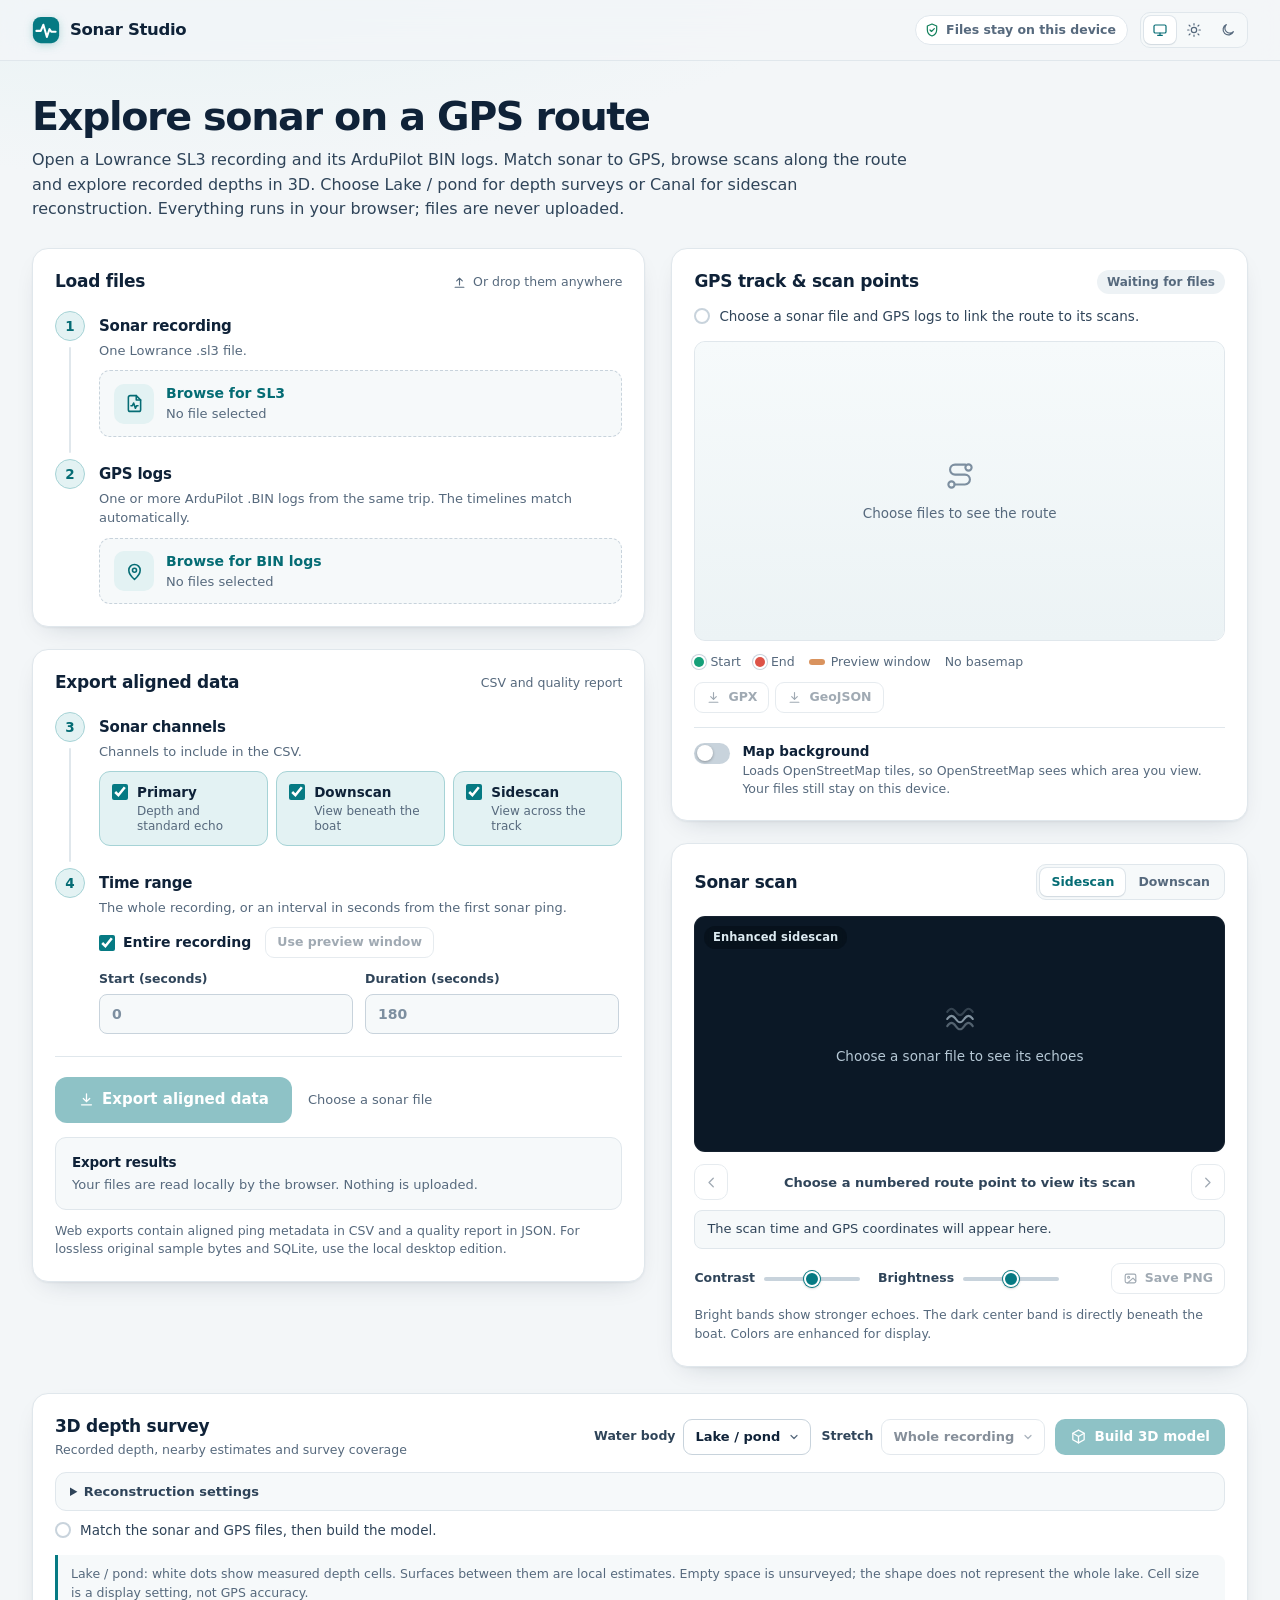
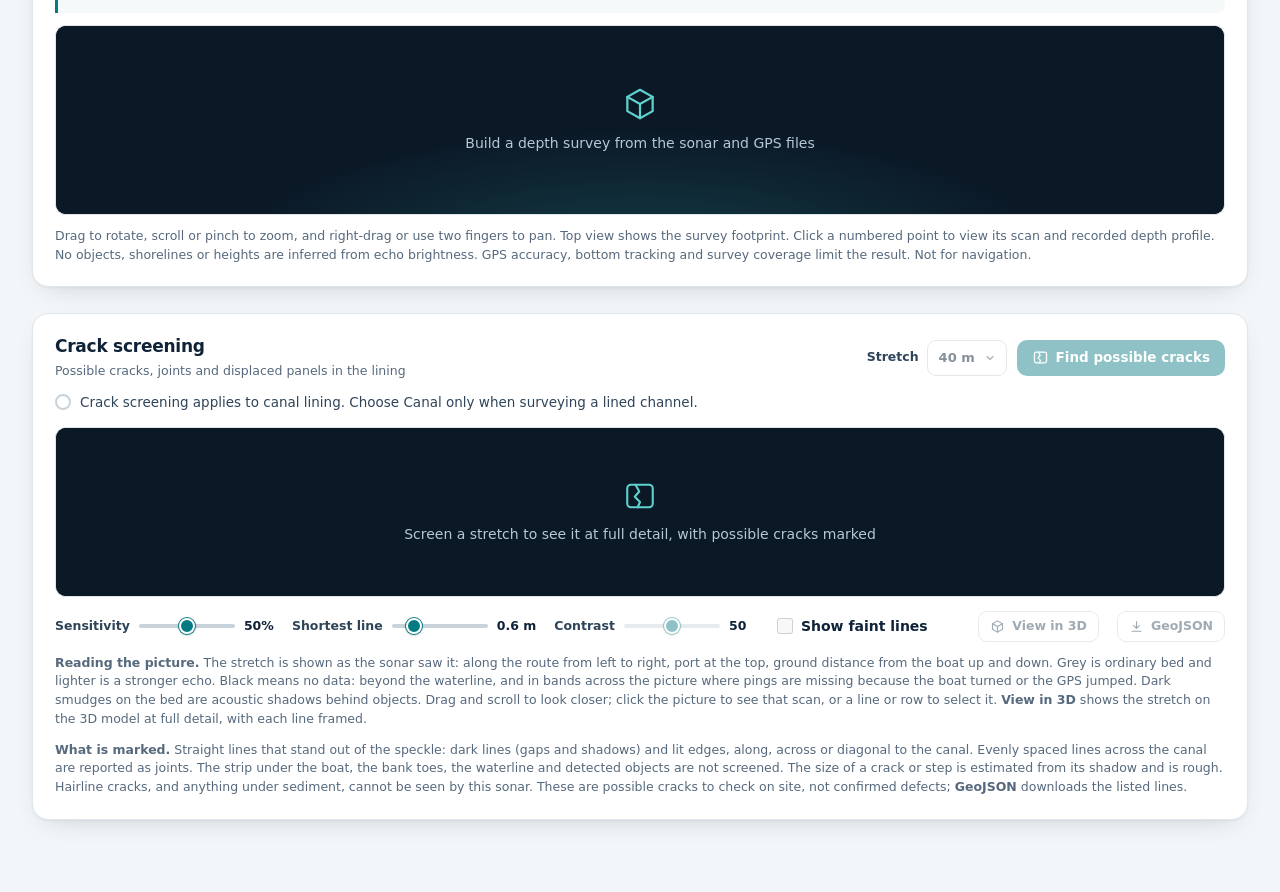
==== commit 602811ac: "Add lake and pond depth survey mode" ====
--- a/index.html
+++ b/index.html
@@ -12,10 +12,10 @@
   <!-- Apply a saved theme choice before the first paint. -->
   <script>try{const theme=localStorage.getItem('sonar-studio-theme');if(theme==='light'||theme==='dark')document.documentElement.dataset.theme=theme;}catch{}</script>
   <link rel="stylesheet" href="./vendor/leaflet/leaflet.css">
-  <link rel="stylesheet" href="./app.css?v=e671d690ea">
+  <link rel="stylesheet" href="./app.css?v=lake-20261106">
   <script defer src="./vendor/leaflet/leaflet.js"></script>
   <script type="importmap">{"imports":{"three":"./vendor/three/three.module.js"}}</script>
-  <script type="module" src="./app.js?v=e671d690ea"></script>
+  <script type="module" src="./app.js?v=lake-20261106"></script>
 </head>
 <body>
   <svg class="icon-sprite" aria-hidden="true">
@@ -52,7 +52,7 @@
   <main class="page">
     <section class="hero">
       <h1>Explore sonar on a GPS route</h1>
-      <p>Open a Lowrance SL3 recording and its ArduPilot BIN logs. Sonar and GPS are matched automatically, so you can browse scans along the route, export aligned data and reconstruct the canal in 3D: bed, bank slopes, objects and their sonar shadows. Everything runs in your browser; files are never uploaded.</p>
+      <p>Open a Lowrance SL3 recording and its ArduPilot BIN logs. Match sonar to GPS, browse scans along the route and explore recorded depths in 3D. Choose Lake / pond for depth surveys or Canal for sidescan reconstruction. Everything runs in your browser; files are never uploaded.</p>
     </section>
 
     <div class="workbench">
@@ -146,8 +146,9 @@
 
     <section class="card seabed-card" aria-labelledby="seabed-title">
       <header class="card-head">
-        <div class="card-title"><h2 id="seabed-title">3D canal model</h2><span id="seabed-summary" class="card-hint">Bed, banks, objects and shadows from sonar and GPS</span></div>
+        <div class="card-title"><h2 id="seabed-title">3D depth survey</h2><span id="seabed-summary" class="card-hint">Recorded depth, nearby estimates and survey coverage</span></div>
         <div class="build-controls">
+          <label class="select-field"><span>Water body</span><select id="survey-mode"><option value="lake" selected>Lake / pond</option><option value="canal">Canal</option></select></label>
           <label class="select-field"><span>Stretch</span><select id="seabed-stretch" disabled><option value="100">100 m</option><option value="250" selected>250 m</option><option value="500">500 m</option><option value="all">Whole recording</option></select></label>
           <button type="button" id="build-seabed" class="btn btn-primary" disabled><svg class="icon" aria-hidden="true"><use href="#i-cube"/></svg><span id="build-seabed-label">Build 3D model</span></button>
         </div>
@@ -156,13 +157,15 @@
         <summary>Reconstruction settings</summary>
         <div class="settings-grid">
           <label class="slider"><span>Transducer depth</span><input id="seabed-draft" type="range" min="0" max="1" step="0.05" value="0.2"><output id="seabed-draft-value" for="seabed-draft">0.20 m</output></label>
-          <label class="slider"><span>Shadow sensitivity</span><input id="seabed-sensitivity" type="range" min="0" max="1" step="0.05" value="0.5"><output id="seabed-sensitivity-value" for="seabed-sensitivity">50%</output></label>
-          <label class="slider"><span>Bed detail from shading</span><input id="seabed-shading" type="range" min="0" max="1" step="0.05" value="0.8"><output id="seabed-shading-value" for="seabed-shading">80%</output></label>
+          <label class="slider" data-canal-setting hidden><span>Shadow sensitivity</span><input id="seabed-sensitivity" type="range" min="0" max="1" step="0.05" value="0.5"><output id="seabed-sensitivity-value" for="seabed-sensitivity">50%</output></label>
+          <label class="slider" data-canal-setting hidden><span>Bed detail from shading</span><input id="seabed-shading" type="range" min="0" max="1" step="0.05" value="0.8"><output id="seabed-shading-value" for="seabed-shading">80%</output></label>
+          <label class="slider" data-lake-setting><span>Interpolation radius</span><input id="lake-interpolation" type="range" min="0" max="5" step="0.5" value="2"><output id="lake-interpolation-value" for="lake-interpolation">2.0 m</output></label>
         </div>
-        <p class="settings-note">Transducer depth is how far below the water surface the sonar sits. Higher shadow sensitivity finds fainter objects, and more false ones. Bed detail from shading adds bumps and hollows read from echo brightness. Changes apply when you rebuild.</p>
+        <p id="seabed-settings-note" class="settings-note">Lake / pond uses recorded depth beneath the boat, grouped into 1 m cells. Only small gaps surrounded by nearby measured cells are interpolated. Set the radius to 0 for measured cells only. Transducer depth adds the distance from the water surface to the sonar. Changes apply when you rebuild.</p>
       </details>
       <p id="seabed-status" class="status" data-state="idle" aria-live="polite">Match the sonar and GPS files, then build the model.</p>
-      <div id="seabed-view" class="seabed-view"><div class="seabed-empty" id="seabed-empty"><svg class="icon" aria-hidden="true"><use href="#i-cube"/></svg><p>Build the model to explore the canal in 3D: bed, bank slopes, objects and their sonar shadows</p></div></div>
+      <p id="survey-guide" class="guide survey-guide">Lake / pond: white dots show measured depth cells. Surfaces between them are local estimates. Empty space is unsurveyed; the shape does not represent the whole lake.</p>
+      <div id="seabed-view" class="seabed-view"><div class="seabed-empty" id="seabed-empty"><svg class="icon" aria-hidden="true"><use href="#i-cube"/></svg><p>Build a depth survey from the sonar and GPS files</p></div></div>
       <div id="seabed-legend" class="seabed-legend" aria-label="Colour key"></div>
       <div class="seabed-tools">
         <div class="segmented" role="radiogroup" aria-label="Colour the model by"><label><input type="radio" name="seabed-colour" value="sonar" checked disabled><span>Sonar</span></label><label><input type="radio" name="seabed-colour" value="depth" disabled><span>Depth</span></label><label><input type="radio" name="seabed-colour" value="relief" disabled><span>Relief</span></label><label><input type="radio" name="seabed-colour" value="source" disabled><span>Source</span></label></div>
@@ -170,6 +173,7 @@
         <label class="slider"><span>Vertical exaggeration</span><input id="seabed-exaggeration" type="range" min="1" max="20" step="0.5" value="3" disabled><output id="seabed-exaggeration-value" for="seabed-exaggeration">3×</output></label>
         <span class="tool-spacer"></span>
         <button type="button" id="seabed-reset" class="btn btn-secondary btn-sm" disabled><svg class="icon" aria-hidden="true"><use href="#i-reset"/></svg>Reset view</button>
+        <button type="button" id="seabed-top" class="btn btn-secondary btn-sm" disabled>Top view</button>
         <button type="button" id="seabed-save" class="btn btn-secondary btn-sm" disabled><svg class="icon" aria-hidden="true"><use href="#i-image"/></svg>Save PNG</button>
       </div>
       <div class="seabed-detail">
@@ -179,10 +183,11 @@
         </section>
         <section class="objects-panel" aria-labelledby="objects-title">
           <div class="panel-head"><h3 id="objects-title">Detected objects</h3><span id="objects-caption" class="card-hint">From their sonar shadows</span></div>
-          <div class="table-wrap"><table id="objects-table" class="objects-table"><thead><tr><th scope="col">#</th><th scope="col">Type</th><th scope="col">Height</th><th scope="col">Size</th><th scope="col">Position</th><th scope="col">Along</th></tr></thead><tbody></tbody></table><p id="objects-empty" class="objects-empty">No objects detected in this stretch.</p></div>
-        </section>
-      </div>
-      <p class="guide">Drag to rotate, scroll or pinch to zoom, and right-drag or use two fingers to pan. Click a numbered point, an object or a crack label to show its scan and cross-section. After crack screening, the screened stretch is shown at full detail in Sonar colours, outlined, with each line it found framed on the bed. The model covers the chosen stretch of route, centred on the selected point. Depth under the boat is measured by the primary sonar. The bed on either side, the bank slopes and the object heights are reconstructed from the sidescan: banks from where the echoes end (the waterline) and where they change character (the toe), objects from the length of their shadows, and bumps and hollows from echo brightness. Treat them as estimates. Not for navigation.</p>
+          <dl id="lake-quality" class="lake-quality" hidden></dl>
+          <div class="table-wrap" id="canal-objects"><table id="objects-table" class="objects-table"><thead><tr><th scope="col">#</th><th scope="col">Type</th><th scope="col">Height</th><th scope="col">Size</th><th scope="col">Position</th><th scope="col">Along</th></tr></thead><tbody></tbody></table><p id="objects-empty" class="objects-empty">No objects detected in this stretch.</p></div>
+        </section>
+      </div>
+      <p id="seabed-guide" class="guide">Drag to rotate, scroll or pinch to zoom, and right-drag or use two fingers to pan. Top view shows the footprint of the survey. Click a numbered point to view its scan and measured depth profile. Lake / pond does not infer objects, shorelines or heights from echo brightness. Depth includes the transducer offset you set. GPS accuracy, bottom tracking and survey coverage limit the result. Not for navigation.</p>
     </section>
 
     <section class="card crack-card" aria-labelledby="crack-title">
--- a/app.css
+++ b/app.css
@@ -289,6 +289,10 @@
 
 /* ---------- 3D seabed ---------- */
 .seabed-card{margin-top:26px}
+.survey-guide{margin:0 0 12px;padding:10px 13px;border-left:3px solid var(--accent,#087f87);background:var(--surface-2);border-radius:0 8px 8px 0}
+.lake-quality{display:grid;grid-template-columns:minmax(0,1fr) auto;gap:9px 14px;font-size:13px;line-height:1.5;padding-top:4px}
+.lake-quality dt{color:var(--muted)}
+.lake-quality dd{margin:0;text-align:right;font-weight:650;color:var(--ink);font-variant-numeric:tabular-nums}
 .seabed-view{position:relative;height:540px;border:1px solid var(--line);border-radius:var(--radius-md);overflow:hidden;background:var(--viz)}
 .seabed-view:has(.seabed-empty:not([hidden])){height:190px}
 .seabed-canvas{display:block;width:100%;height:100%;touch-action:none}
@@ -324,7 +328,7 @@
 .seabed-legend .chip-label:after{inset:3px 4px;border-radius:3px;border:1.5px solid var(--mark)}
 .seabed-legend .chip-area:after{inset:3px 3px;border-radius:2px;border:1.5px dashed var(--mark)}
 .crack-table-wrap:not([data-screened]) .objects-empty{display:none}
-.overlay-toggles{display:inline-flex;align-items:center;gap:14px}
+.overlay-toggles{display:inline-flex;align-items:center;flex-wrap:wrap;gap:14px}
 .overlay-toggles .check-label{font-size:13px}
 .seabed-detail{display:grid;grid-template-columns:minmax(0,1.35fr) minmax(0,1fr);gap:18px;margin-top:18px}
 .section-panel,.objects-panel{min-width:0;padding:14px 16px 12px;border:1px solid var(--line);border-radius:var(--radius-md);background:var(--surface-2)}
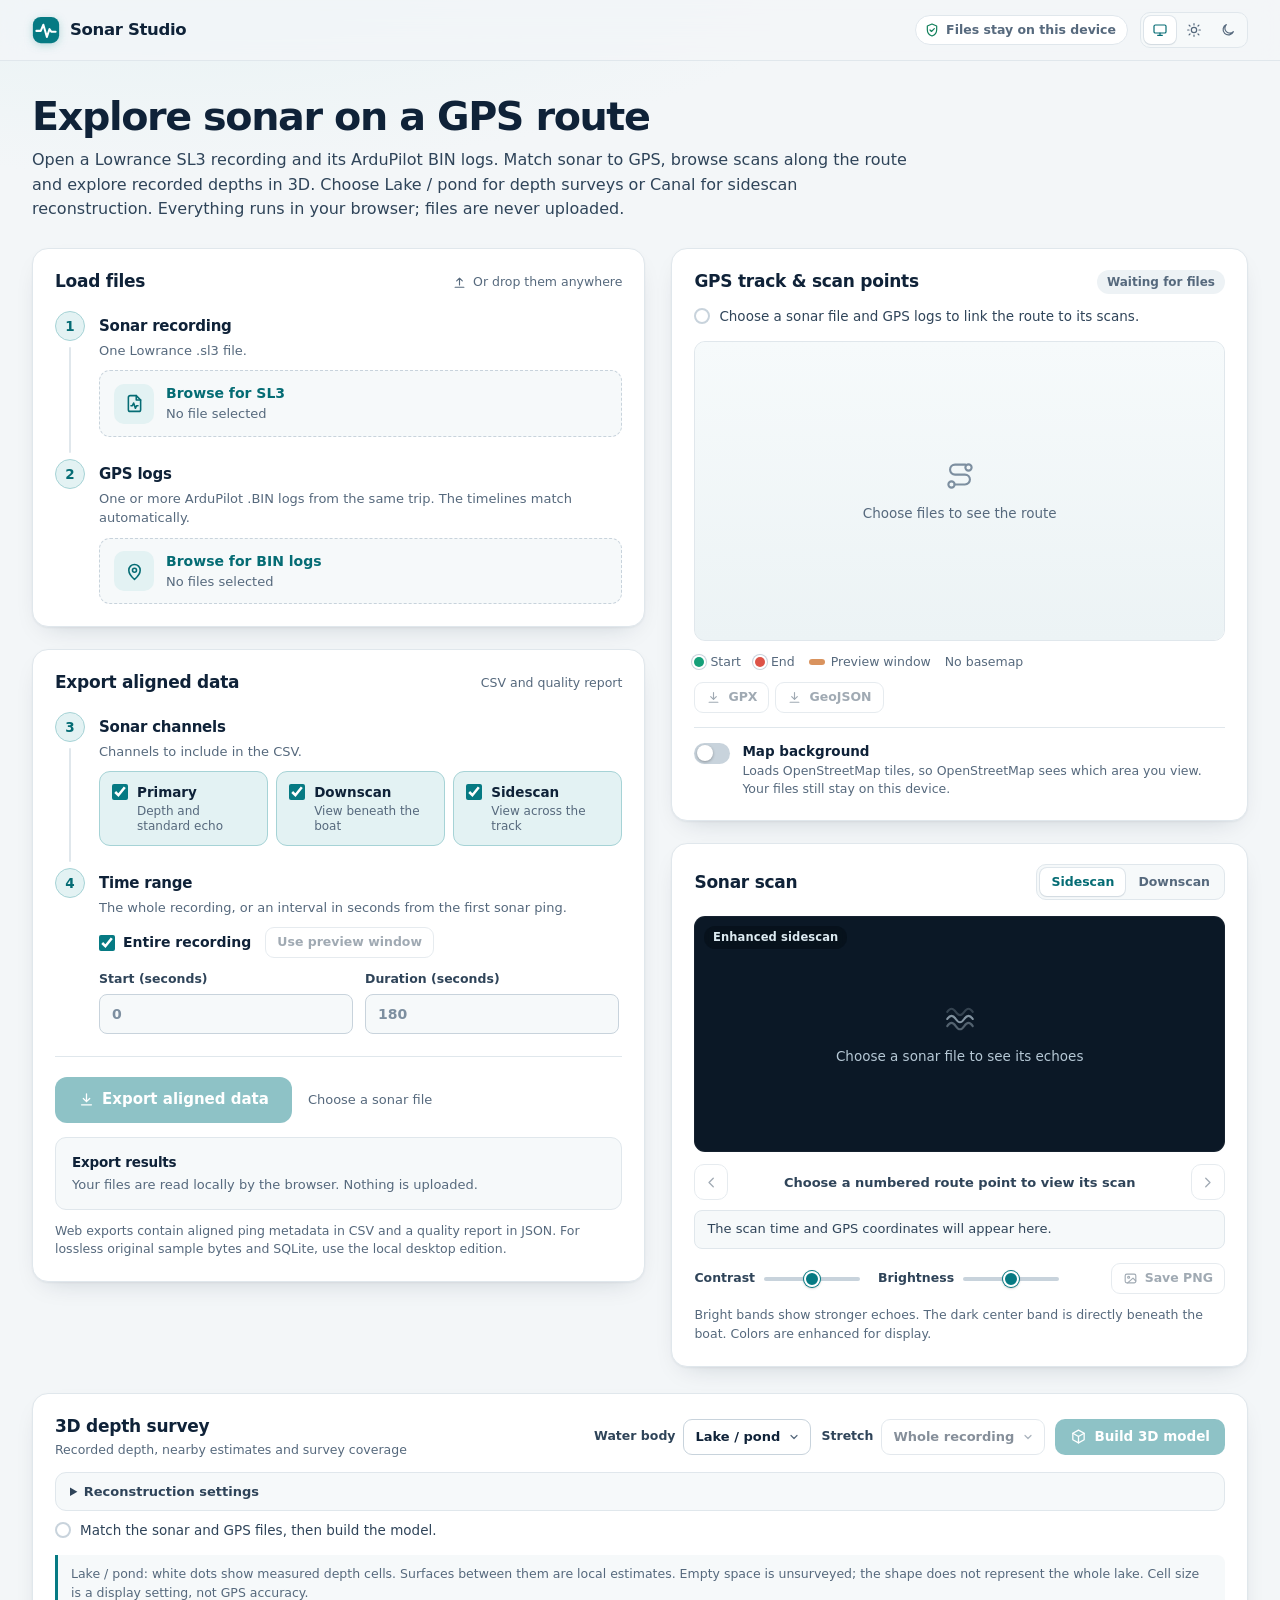
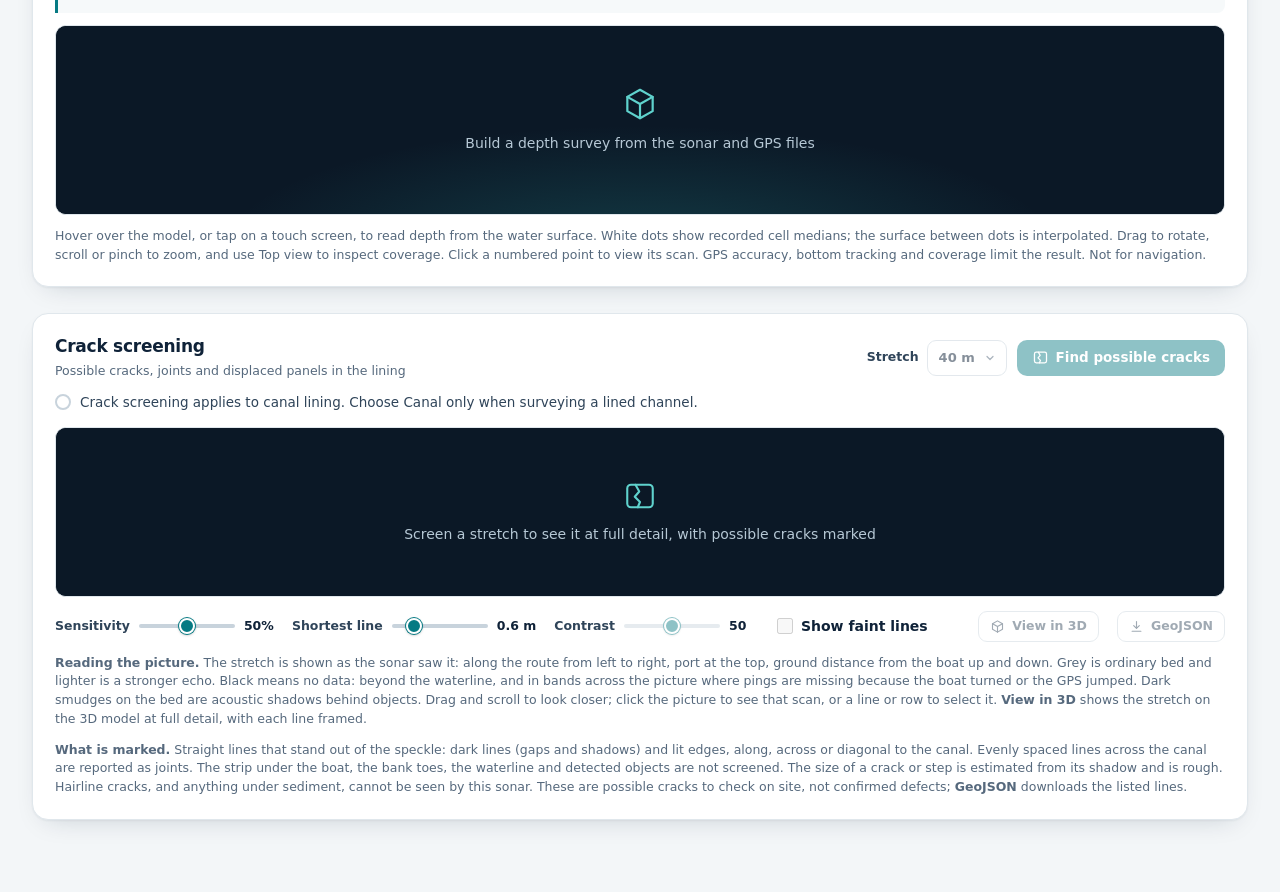
==== commit 314699e7: "Show depth when hovering over the 3D model" ====
--- a/index.html
+++ b/index.html
@@ -12,10 +12,10 @@
   <!-- Apply a saved theme choice before the first paint. -->
   <script>try{const theme=localStorage.getItem('sonar-studio-theme');if(theme==='light'||theme==='dark')document.documentElement.dataset.theme=theme;}catch{}</script>
   <link rel="stylesheet" href="./vendor/leaflet/leaflet.css">
-  <link rel="stylesheet" href="./app.css?v=lake-20261106">
+  <link rel="stylesheet" href="./app.css?v=hover-20261106a">
   <script defer src="./vendor/leaflet/leaflet.js"></script>
   <script type="importmap">{"imports":{"three":"./vendor/three/three.module.js"}}</script>
-  <script type="module" src="./app.js?v=lake-20261106"></script>
+  <script type="module" src="./app.js?v=hover-20261106a"></script>
 </head>
 <body>
   <svg class="icon-sprite" aria-hidden="true">
--- a/app.css
+++ b/app.css
@@ -296,6 +296,10 @@
 .seabed-view{position:relative;height:540px;border:1px solid var(--line);border-radius:var(--radius-md);overflow:hidden;background:var(--viz)}
 .seabed-view:has(.seabed-empty:not([hidden])){height:190px}
 .seabed-canvas{display:block;width:100%;height:100%;touch-action:none}
+.depth-tooltip{position:absolute;z-index:6;pointer-events:none;display:flex;flex-direction:column;gap:3px;max-width:calc(100% - 20px);padding:10px 13px;border:1px solid var(--line-strong);border-radius:10px;background:var(--raised);box-shadow:var(--shadow);color:var(--ink);font-size:12px;line-height:1.4}
+.depth-tooltip strong{font-size:16px;font-weight:700;font-variant-numeric:tabular-nums}
+.depth-tooltip span{color:var(--ink-2)}
+.depth-tooltip small{font-size:11px;color:var(--muted)}
 .seabed-empty{position:absolute;inset:0;z-index:1;display:flex;flex-direction:column;align-items:center;justify-content:center;gap:10px;padding:20px;text-align:center;color:var(--viz-ink);font-size:14px;background:radial-gradient(600px 180px at 50% 120%,rgb(47 182 179/.22),transparent 70%),var(--viz)}
 .seabed-empty .icon{width:38px;height:38px;stroke-width:1.4;color:#5fd2cd}
 .seabed-tools{display:flex;align-items:center;flex-wrap:wrap;gap:10px 18px;margin-top:14px}
